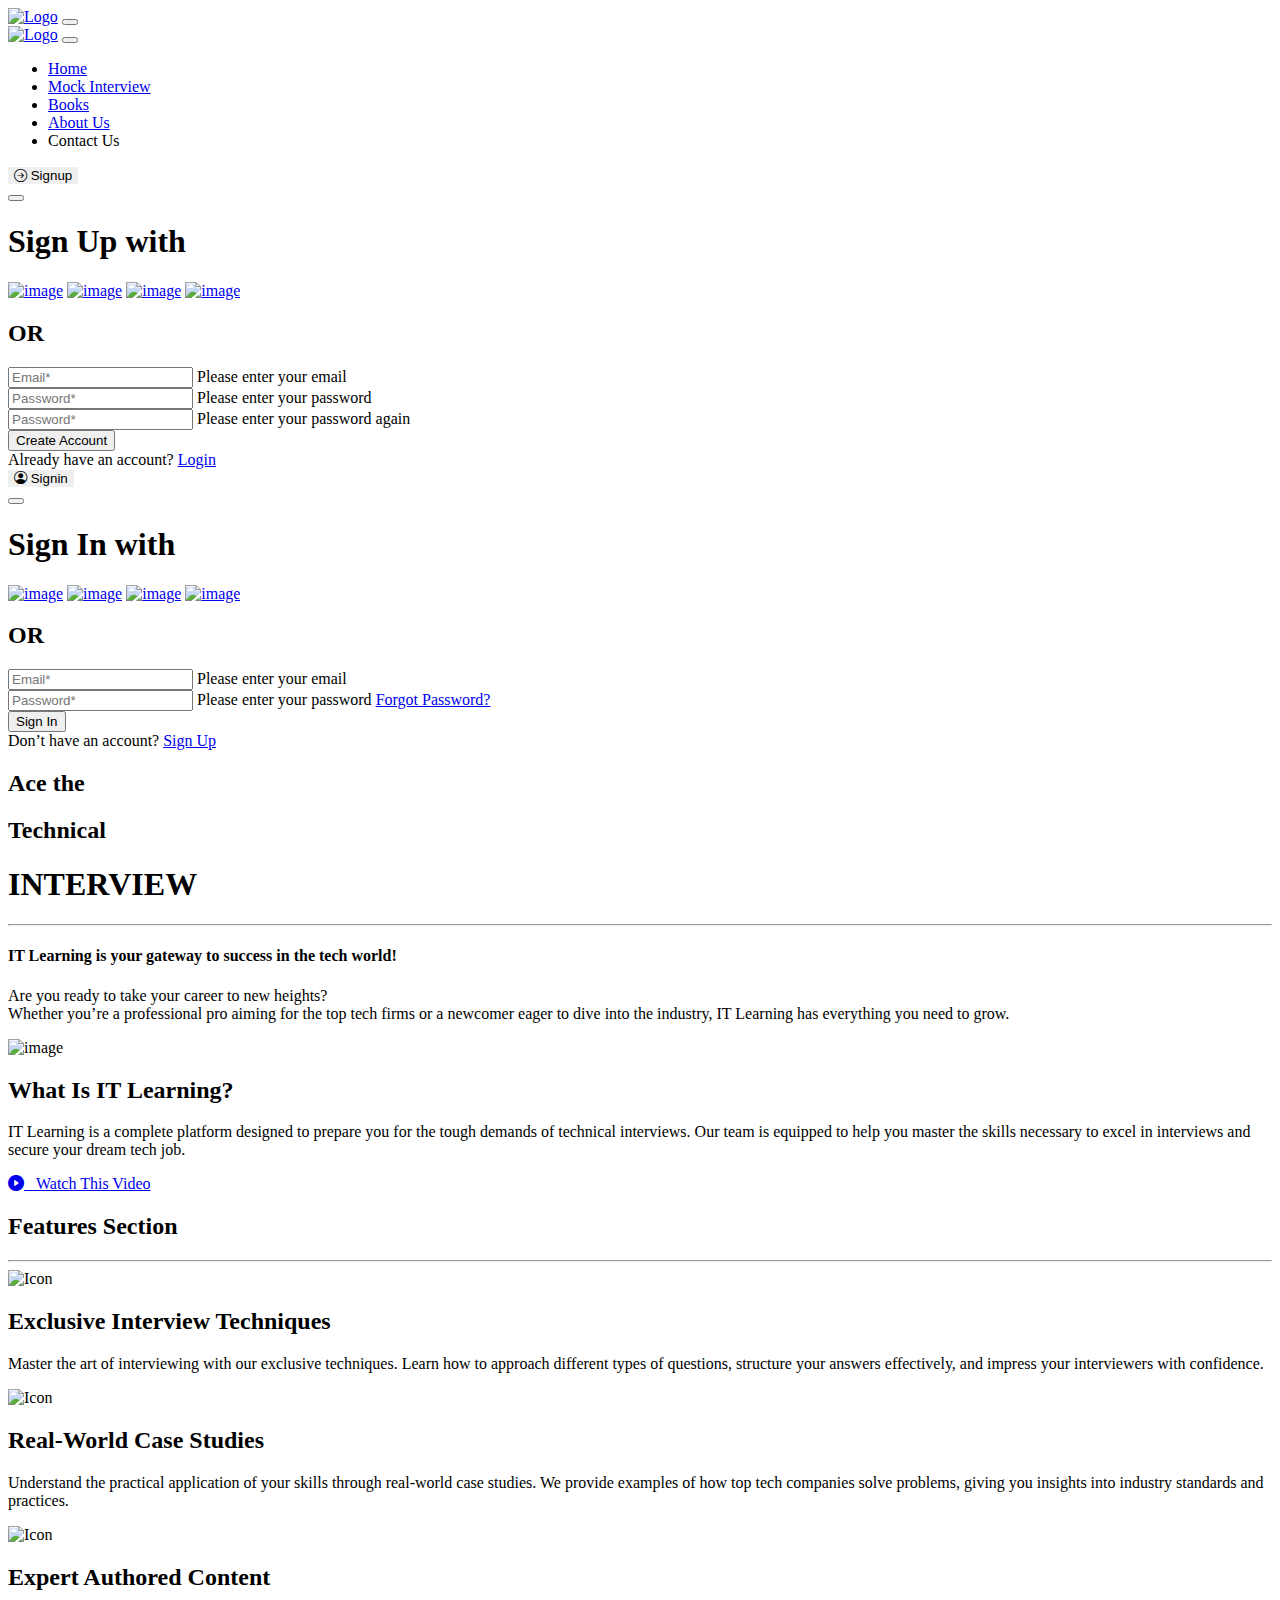
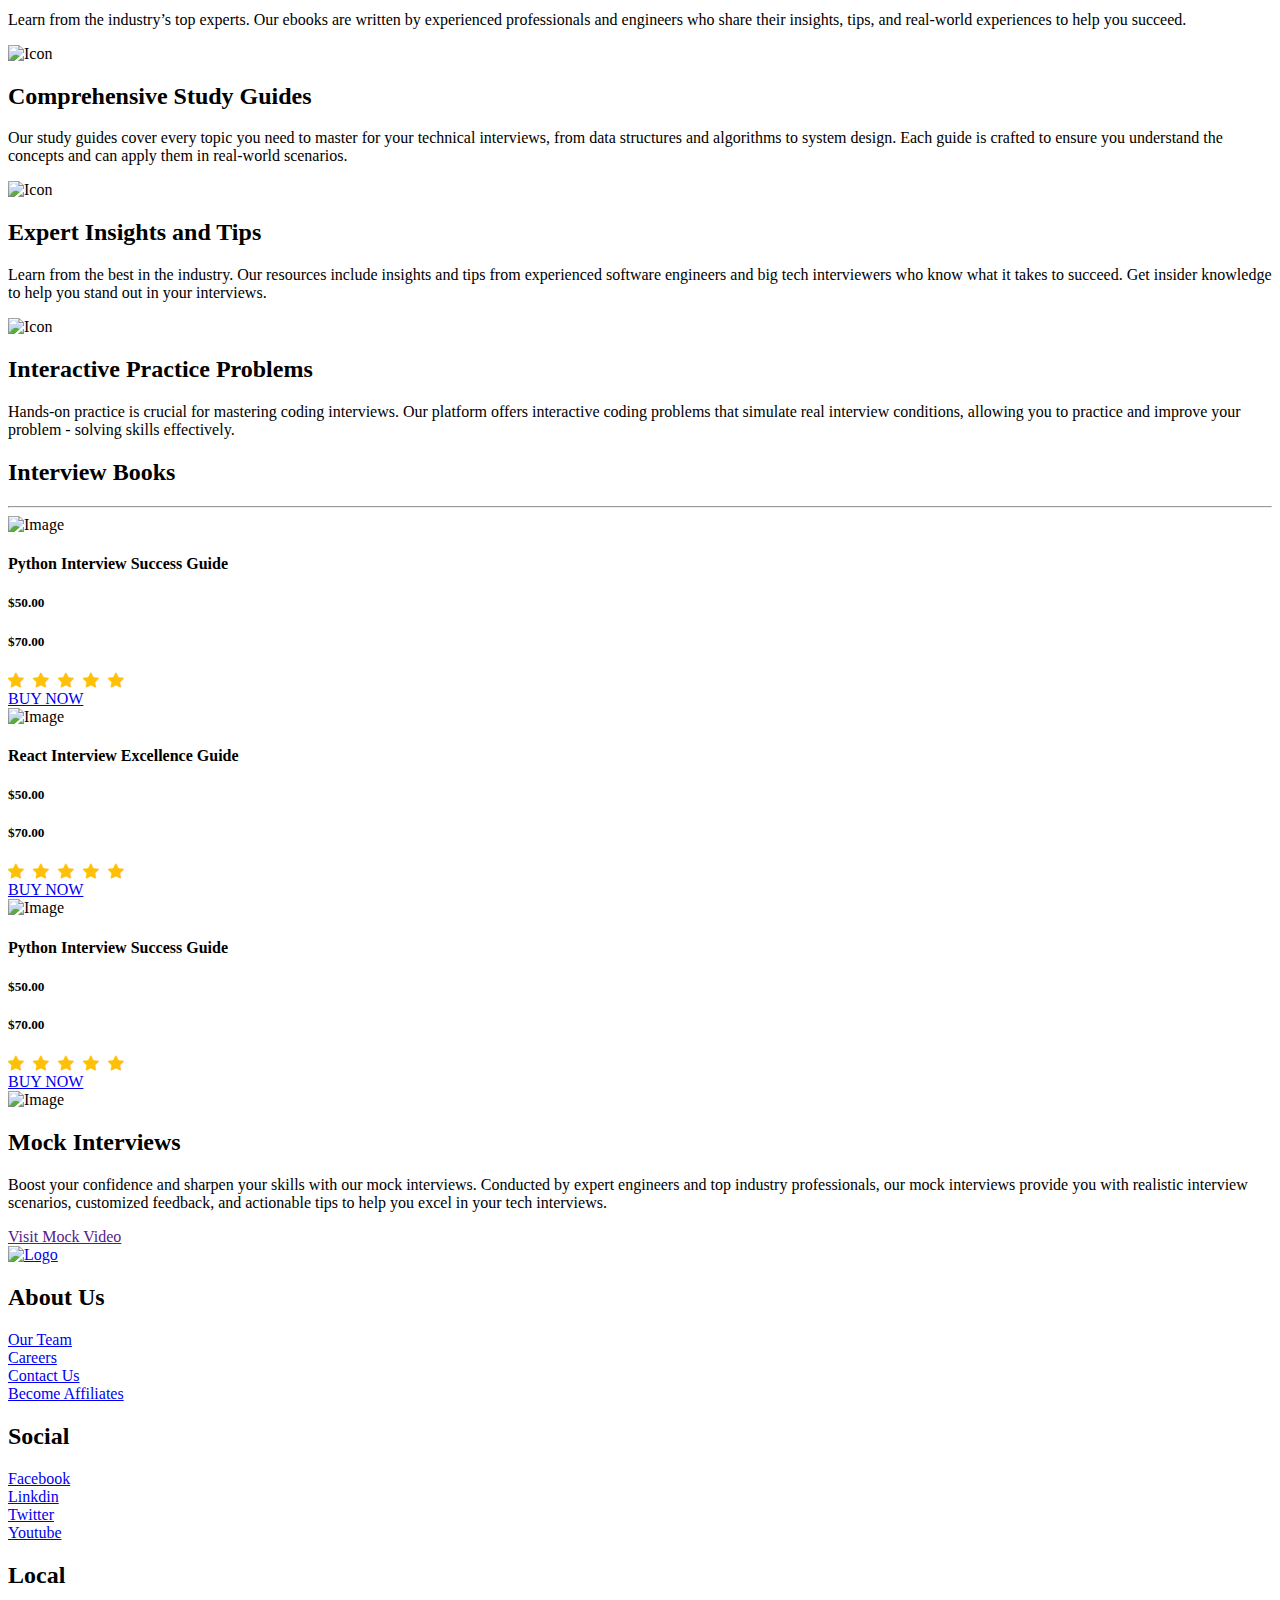
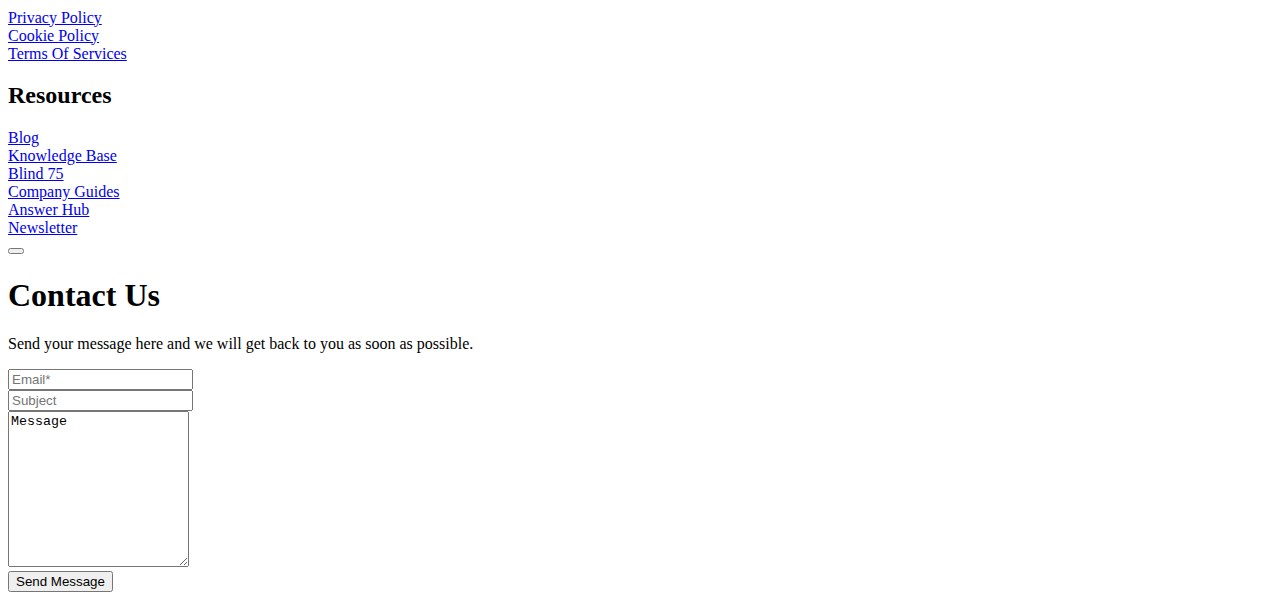
==== index.html @ 8c3e57e6 "added index.html" ====
<!DOCTYPE html>
<html lang="en">

<head>
  <meta charset="UTF-8">
  <meta name="viewport" content="width=device-width, initial-scale=1, shrink-to-fit=no">
  <title>Project Of Muhammad Sarib</title>
  <!-- Css File -->
  <link rel="stylesheet" href="Css/style.css">
  <!-- Bootstrap Css File -->
  <link rel="stylesheet" href="Css/bootstrap.min.css">
  <!-- Bootstrap CDN Icon Link -->
  <link rel="stylesheet" href="https://cdn.jsdelivr.net/npm/bootstrap-icons@1.11.3/font/bootstrap-icons.min.css">
  <!-- Google Fonts -->
  <link rel="preconnect" href="https://fonts.googleapis.com">
  <link href="https://fonts.googleapis.com/css2?family=Manrope:wght@200..800&display=swap" rel="stylesheet">
</head>


<body>
  <!-- Navbar Start -->
  <nav id="navbar-1-of-website" class="navbar navbar-expand-lg fixed-top">
    <div class="container">
      <!-- Logo Start -->
      <a id="website-logo" class="navbar-brand fs-4" href="index.html"><img src="/Website Logo/Logo.png" alt="Logo"></a>
      <!-- Logo End -->
      <!-- Toggle Btn Start -->
      <button class="navbar-toggler shadow-none border-0" type="button" data-bs-toggle="offcanvas"
        data-bs-target="#offcanvasNavbar" aria-controls="offcanvasNavbar" aria-label="Toggle navigation">
        <span class="navbar-toggler-icon"></span>
      </button>
      <!-- Toggle Btn End -->
      <!-- Sidebar Start -->
      <div style="background-color: white; transition: 0.3s ease" class="offcanvas offcanvas-start" tabindex="-1"
        id="offcanvasNavbar" aria-labelledby="offcanvasNavbarLabel">
        <!-- Sidebar End -->
        <!-- Sidebar Header Start -->
        <div class="offcanvas-header">
          <a href="index.html" class="website-logo-2 offcanvas-title" id="offcanvasNavbarLabel"><img
              src="/Website Logo/Logo.png" alt="Logo"></a>
          <button type="button" class="btn-close shadow-none" data-bs-dismiss="offcanvas" aria-label="Close"></button>
        </div>
        <!-- Sidebar Header End -->
        <!-- Sidebar Body Start -->
        <div class="offcanvas-body d-flex flex-column flex-lg-row p-4 p-lg-0">
          <ul class="navbar-nav justify-content-center align-items-center fs-5 flex-grow-1 pe-3">
            <li class="nav-item nav-item-header">
              <a class="nav-link active" aria-current="page" href="#">Home</a>
            </li>
            <li class="nav-item nav-item-header">
              <a class="nav-link mx-2" href="#">Mock Interview</a>
            </li>
            <li class="nav-item nav-item-header">
              <a class="nav-link mx-2" href="#home-section3">Books</a>
            </li>
            <li class="nav-item nav-item-header">
              <a class="nav-link mx-2" href="#">About Us</a>
            </li>
            <li class="nav-item nav-item-header">
              <a style="cursor: pointer;" data-bs-toggle="modal" data-bs-target="#example3Modal"
                class="nav-link mx-2">Contact Us</a>
            </li>
          </ul>
          <!-- Button Signup Start -->
          <div class="d-flex flex-column flex-lg-row justify-content-center align-items-center gap-3">
            <button style="border: none; outline: none;" type="button"
              class="signup-btn-1 text-decoration-none px-4 py-2" data-bs-target="#exampleModal"
              data-bs-toggle="modal"><i class="bi bi-arrow-right-circle"></i>
              Signup</button>
            <!-- Modal Of Signup Start -->
            <div class="modal fade" id="exampleModal" tabindex="-1" aria-labelledby="exampleModalLabel"
              aria-hidden="true">
              <div class="modal-dialog">
                <div class="modal-content" style="border-radius: 0px;">
                  <div class="modal-header" style="border: 0;">
                    <button type="button" class="btn-close" data-bs-dismiss="modal" aria-label="Close"></button>
                  </div>
                  <div class="modal-body">
                    <h1 class="modal-title1 text-center" id="exampleModalLabel">Sign Up with</h1>
                    <div class="modal-images d-flex justify-content-center">
                      <a href="#"><img src="/Website Images/Fb Icon.png" alt="image"></a>
                      <a href="#"><img src="/Website Images/Google Icon.png" alt="image"></a>
                      <a href="#"><img src="/Website Images/Linkdin Icon.png" alt="image"></a>
                      <a href="#"><img src="/Website Images/Github Icon.png" alt="image"></a>
                    </div>
                    <h2 class="modal-title2 text-center">OR</h2>
                    <div class="inputboxesofsignup d-flex flex-column">
                      <input type="email" name="email" id="email" placeholder="Email*">
                      <span class="input-span">Please enter your email</span>
                      <br>
                      <input type="password" name="password" id="password" placeholder="Password*">
                      <span class="input-span">Please enter your password</span>
                      <br>
                      <input type="password" name="password" id="password" placeholder="Password*">
                      <span class="input-span">Please enter your password again</span>
                    </div>
                  </div>
                  <div style="border: 0px;"
                    class="modal-footer d-flex flex-column justify-content-center align-items-center">
                    <button type="button" onclick="window.location.href='index.html'" class="create-account-btn">Create
                      Account</button>
                    <div class="model-buttons d-flex justify-content-center">
                      <span class="button-span">Already have an account?</span>
                      <a class="modal-footer-link" href="index.html">Login</a>
                    </div>
                  </div>
                </div>
              </div>
            </div>
            <!-- Modal Of Signup End -->
            <button style="border: none; outline: none;" type="button"
              class="signup-btn-2 text-decoration-none px-4 py-2" data-bs-target="#example2Modal"
              data-bs-toggle="modal"><i class="bi bi-person-circle"></i>
              Signin</button>
            <!-- Modal Of Signin Start -->
            <div class="modal fade" id="example2Modal" tabindex="-1" aria-labelledby="example2ModalLabel"
              aria-hidden="true">
              <div class="modal-dialog">
                <div class="modal-content" style="border-radius: 0px;">
                  <div class="modal-header" style="border: 0;">
                    <button type="button" class="btn-close" data-bs-dismiss="modal" aria-label="Close"></button>
                  </div>
                  <div class="modal-body">
                    <h1 class="modal-title1 text-center" id="example2ModalLabel">Sign In with</h1>
                    <div class="modal-images d-flex justify-content-center">
                      <a href="#"><img src="/Website Images/Fb Icon.png" alt="image"></a>
                      <a href="#"><img src="/Website Images/Google Icon.png" alt="image"></a>
                      <a href="#"><img src="/Website Images/Linkdin Icon.png" alt="image"></a>
                      <a href="#"><img src="/Website Images/Github Icon.png" alt="image"></a>
                    </div>
                    <h2 class="modal-title2 text-center">OR</h2>
                    <div class="inputboxesofsignin d-flex flex-column">
                      <input type="email" name="email" id="email" placeholder="Email*">
                      <span class="input-span">Please enter your email</span>
                      <br>
                      <input type="password" name="password" id="password" placeholder="Password*">
                      <span class="input-span">Please enter your password</span>
                      <a class="Signin-popup-forgot-btn" href="index.html">Forgot Password?</a>
                    </div>
                  </div>
                  <div style="border: 0px;"
                    class="modal-footer d-flex flex-column justify-content-center align-items-center">
                    <button type="button" onclick="window.location.href='index.html'" class="create-account-btn">Sign
                      In</button>
                    <div class="model-buttons d-flex justify-content-center">
                      <span class="button-span">Don’t have an account?</span>
                      <a class="modal-footer-link" href="index.html">Sign Up</a>
                    </div>
                  </div>
                </div>
              </div>
            </div>
            <!-- Modal Of Signin End -->
          </div>
          <!-- Button Signup End -->
        </div>
      </div>
    </div>
  </nav>
  <!-- Sidebar Body Start -->
  <!-- Navbar End -->

  <!-- Banner Start -->
  <div id="home-banner">
    <div class="container">
      <div class="row">
        <div class="col-lg-6 d-flex align-items-center">
          <div class="home-banner-title">
            <h2 class="home-banner-title-heading1">Ace the</h2>
            <h2 class="home-banner-title-heading2">Technical</h2>
            <h1 class="home-banner-title-heading3">INTERVIEW</h1>
            <hr class="home-banner-hr">
            <h4 class="home-banner-title-heading4">IT Learning is your gateway to success in the tech world!</h4>
            <p class="home-banner-text">Are you ready to take your career to new heights?<br>
              Whether you’re a professional pro aiming for the top tech firms or a newcomer eager to dive into the
              industry, IT Learning has everything you need to grow.</p>
          </div>
        </div>
        <div class="col-lg-6 d-flex justify-content-center align-items-center">
          <img class="home-banner-image" src="/Website Images/Home Banner Image.png" alt="image">
        </div>
      </div>
    </div>
  </div>
  <!-- Banner End -->
  <!-- Section 1 Start -->
  <div id="home-section1">
    <div class="container">
      <div class="row">
        <div class="col-lg-12 d-flex flex-column justify-content-center align-items-center">
          <h2 class="home-section1-heading">What Is IT Learning?</h2>
          <p class="home-section1-text">IT Learning is a complete platform designed to prepare you for the tough demands
            of technical interviews. Our team is equipped to help you master the skills necessary to excel in interviews
            and secure your dream tech job.</p>
          <a target="_blank" href="https://youtu.be/hViTp5Ax5Rs?si=O0aPtt45qQuW96ex"
            class="home-section1-btn d-flex justify-content-center align-items-center text-decoration-none px-sm-5 py-sm-2"><i
              class="home-section1-icon bi bi-play-circle-fill"></i>
            &nbsp;&nbsp;Watch This Video</a>
        </div>
      </div>
    </div>
  </div>
  <!-- Section 1 End -->
  <!-- Section 2 Start -->
  <div id="home-section2">
    <div class="container">
      <div class="row">
        <div class="col-lg-6">
          <h2 class="home-section2-heading">Features Section</h2>
        </div>
        <div class="col-lg-6 d-flex align-items-center">
          <hr class="home-section2-hr">
        </div>
        <div class="col-lg-4 px-lg-2 home-services">
          <div class="home-section2-services">
            <img src="/Website Images/Home Service 1 Icon.png" alt="Icon" class="home-section2-service-icon1">
            <h2 class="home-section2-service-heading">Exclusive Interview Techniques</h2>
            <p class="home-section2-service-text">Master the art of interviewing with our exclusive techniques. Learn
              how to approach different types of questions, structure your answers effectively, and impress your
              interviewers with confidence.
            </p>
          </div>
        </div>
        <div class="col-lg-4 px-lg-2 home-services">
          <div class="home-section2-services">
            <img src="/Website Images/Home Service 2 Icon.png" alt="Icon" class="home-section2-service-icon2">
            <h2 class="home-section2-service-heading">Real-World Case Studies</h2>
            <p class="home-section2-service-text">Understand the practical application of your skills through real-world
              case studies. We provide examples of how top tech companies solve problems, giving you insights into
              industry standards and practices.
            </p>
          </div>
        </div>
        <div class="col-lg-4 px-lg-2 home-services">
          <div class="home-section2-services">
            <img src="/Website Images/Home Service 3 Icon.png" alt="Icon" class="home-section2-service-icon3">
            <h2 class="home-section2-service-heading">Expert Authored Content</h2>
            <p class="home-section2-service-text">Learn from the industry’s top experts. Our ebooks are written by
              experienced professionals and engineers who share their insights, tips, and real-world experiences to help
              you succeed.
            </p>
          </div>
        </div>
        <div class="col-lg-4 px-lg-2 home-services">
          <div class="home-section2-services">
            <img src="/Website Images/Home Service 4 Icon.png" alt="Icon" class="home-section2-service-icon4">
            <h2 class="home-section2-service-heading">Comprehensive Study Guides</h2>
            <p class="home-section2-service-text">Our study guides cover every topic you need to master for your
              technical interviews, from data structures and algorithms to system design. Each guide is crafted to
              ensure you understand the concepts and can apply them in real-world scenarios.
            </p>
          </div>
        </div>
        <div class="col-lg-4 px-lg-2 home-services">
          <div class="home-section2-services">
            <img src="/Website Images/Home Service 5 Icon.png" alt="Icon" class="home-section2-service-icon5">
            <h2 class="home-section2-service-heading">Expert Insights and Tips</h2>
            <p class="home-section2-service-text">Learn from the best in the industry. Our resources include insights
              and tips from experienced software engineers and big tech interviewers who know what it takes to succeed.
              Get insider knowledge to help you stand out in your interviews.
            </p>
          </div>
        </div>
        <div class="col-lg-4 px-lg-2 home-services">
          <div class="home-section2-services">
            <img src="/Website Images/Home Service 6 Icon.png" alt="Icon" class="home-section2-service-icon6">
            <h2 class="home-section2-service-heading">Interactive Practice Problems</h2>
            <p class="home-section2-service-text">Hands-on practice is crucial for mastering coding interviews. Our
              platform offers interactive coding problems that simulate real interview conditions, allowing you to
              practice and improve your problem - solving skills effectively.
            </p>
          </div>
        </div>
      </div>
    </div>
  </div>
  <!-- Section 2 End -->
  <!-- Section 3 Start -->
  <div id="home-section3">
    <div class="container">
      <div class="row">
        <div class="col-lg-6">
          <h2 class="home-section3-heading">Interview Books</h2>
        </div>
        <div class="col-lg-6 d-flex align-items-center">
          <hr class="home-section3-hr">
        </div>
        <div class="col-sm-4 px-sm-4 home-cards">
          <div style="border: none;" class="card">
            <img src="/Website Images/Section3 Card Image 1.png" class="card-img-top" alt="Image">
            <div class="card-body px-0 py-3">
              <h4 class="card-title">Python Interview Success Guide</h4>
              <div class="card-prices d-flex align-items-center py-1">
                <h5 class="price-1">$50.00</h5>
                <h5 class="price-2 px-2 text-decoration-line-through">$70.00</h5>
              </div>
              <div class="card-stars d-flex">
                <i style="color: #ffc107; padding-right: 5px;" class="bi bi-star-fill"></i>
                <i style="color: #ffc107; padding-right: 5px;" class="bi bi-star-fill"></i>
                <i style="color: #ffc107; padding-right: 5px;" class="bi bi-star-fill"></i>
                <i style="color: #ffc107; padding-right: 5px;" class="bi bi-star-fill"></i>
                <i style="color: #ffc107; padding-right: 5px;" class="bi bi-star-fill"></i>
              </div>
              <div class="card-btn py-4">
                <a href="#" class="card-button text-decoration-none">BUY NOW</a>
              </div>
            </div>
          </div>
        </div>
        <div class="col-sm-4 px-sm-4 home-cards">
          <div style="border: none;" class="card">
            <img src="/Website Images/Section3 Card Image 2.png" class="card-img-top" alt="Image">
            <div class="card-body px-0 py-3">
              <h4 class="card-title">React Interview Excellence Guide</h4>
              <div class="card-prices d-flex align-items-center py-1">
                <h5 class="price-1">$50.00</h5>
                <h5 class="price-2 px-2 text-decoration-line-through">$70.00</h5>
              </div>
              <div class="card-stars d-flex">
                <i style="color: #ffc107; padding-right: 5px;" class="bi bi-star-fill"></i>
                <i style="color: #ffc107; padding-right: 5px;" class="bi bi-star-fill"></i>
                <i style="color: #ffc107; padding-right: 5px;" class="bi bi-star-fill"></i>
                <i style="color: #ffc107; padding-right: 5px;" class="bi bi-star-fill"></i>
                <i style="color: #ffc107; padding-right: 5px;" class="bi bi-star-fill"></i>
              </div>
              <div class="card-btn py-4">
                <a href="#" class="card-button text-decoration-none">BUY NOW</a>
              </div>
            </div>
          </div>
        </div>
        <div class="col-sm-4 px-sm-4 home-cards">
          <div style="border: none;" class="card">
            <img src="/Website Images/Section3 Card Image 3.png" class="card-img-top" alt="Image">
            <div class="card-body px-0 py-3">
              <h4 class="card-title">Python Interview Success Guide</h4>
              <div class="card-prices d-flex align-items-center py-1">
                <h5 class="price-1">$50.00</h5>
                <h5 class="price-2 px-2 text-decoration-line-through">$70.00</h5>
              </div>
              <div class="card-stars d-flex">
                <i style="color: #ffc107; padding-right: 5px;" class="bi bi-star-fill"></i>
                <i style="color: #ffc107; padding-right: 5px;" class="bi bi-star-fill"></i>
                <i style="color: #ffc107; padding-right: 5px;" class="bi bi-star-fill"></i>
                <i style="color: #ffc107; padding-right: 5px;" class="bi bi-star-fill"></i>
                <i style="color: #ffc107; padding-right: 5px;" class="bi bi-star-fill"></i>
              </div>
              <div class="card-btn py-4">
                <a href="#" class="card-button text-decoration-none">BUY NOW</a>
              </div>
            </div>
          </div>
        </div>
      </div>
    </div>
  </div>
  <!-- Section 3 End -->
  <!-- Section 4 Start -->
  <div id="home-section4">
    <div class="container">
      <div class="row">
        <div class="col-lg-6 section4-image-section">
          <img src="/Website Images/Section4 Image.png" alt="Image" class="section4-image">
        </div>
        <div class="col-lg-6 d-flex flex-column justify-content-center align-items-center">
          <h2 class="home-section4-heading">Mock Interviews</h2>
          <p class="home-section4-text">Boost your confidence and sharpen your skills with our mock interviews.
            Conducted by
            expert engineers and top industry professionals, our mock interviews provide you with realistic interview
            scenarios, customized feedback, and actionable tips to help you excel in your tech interviews.
          </p>
          <a target="_blank" href=""
            class="home-section1-btn d-flex justify-content-center align-items-center text-decoration-none px-sm-5 py-sm-2">Visit
            Mock Video</a>
        </div>
      </div>
    </div>
  </div>
  <!-- Section 4 End -->
  <!-- Website Footer Start -->
  <div id="website-footer">
    <div class="container">
      <div class="row">
        <div class="col-12">
          <a href="index.html"><img class="website-footer-logo" src="/Website Logo/Logo.png" alt="Logo"></a>
        </div>
        <div class="col-sm-3 footer-column">
          <h2 class="website-footer-heading">About Us</h2>
          <li class="footer-links"><a href="#">Our Team</a></li>
          <li class="footer-links"><a href="#">Careers</a></li>
          <li class="footer-links"><a href="#">Contact Us</a></li>
          <li class="footer-links"><a href="#">Become Affiliates</a></li>
        </div>
        <div class="col-sm-3 footer-column">
          <h2 class="website-footer-heading">Social</h2>
          <li class="footer-links"><a href="#">Facebook</a></li>
          <li class="footer-links"><a href="#">Linkdin</a></li>
          <li class="footer-links"><a href="#">Twitter</a></li>
          <li class="footer-links"><a href="#">Youtube</a></li>
        </div>
        <div class="col-sm-3 footer-column">
          <h2 class="website-footer-heading">Local</h2>
          <li class="footer-links"><a href="#">Privacy Policy</a></li>
          <li class="footer-links"><a href="#">Cookie Policy</a></li>
          <li class="footer-links"><a href="#">Terms Of Services</a></li>
        </div>
        <div class="col-sm-3">
          <h2 class="website-footer-heading">Resources</h2>
          <li class="footer-links"><a href="#">Blog</a></li>
          <li class="footer-links"><a href="#">Knowledge Base</a></li>
          <li class="footer-links"><a href="#">Blind 75</a></li>
          <li class="footer-links"><a href="#">Company Guides</a></li>
          <li class="footer-links"><a href="#">Answer Hub</a></li>
          <li class="footer-links"><a href="#">Newsletter</a></li>
        </div>
      </div>
    </div>
  </div>
  <!-- Website Footer End -->
  <!-- Contact Us Popup Form Start -->
  <div class="modal fade" id="example3Modal" tabindex="-1" aria-labelledby="example3ModalLabel" aria-hidden="true">
    <div class="modal-dialog">
      <div class="modal-content" style="border-radius: 0px;">
        <div class="modal-header" style="border: 0;">
          <button type="button" class="btn-close" data-bs-dismiss="modal" aria-label="Close"></button>
        </div>
        <div class="modal-body">
          <h1 class="modal-title1 text-center" id="example3ModalLabel">Contact Us</h1>
          <div class="modal-text text-center">
            <p class="modal-text-content">Send your message here and we will get back to you as soon as possible.</p>
          </div>
          <div class="inputboxesofcontactus d-flex flex-column">
            <input type="email" name="email" id="email" placeholder="Email*">
            <br>
            <input type="text" name="text" id="text" placeholder="Subject">
            <br>
            <textarea rows="10">Message</textarea>
          </div>
        </div>
        <div style="border: 0px;"
          class="modal-footer-contactus d-flex flex-column justify-content-center align-items-center">
          <button type="button" onclick="window.location.href='index.html'" class="create-account-btn">Send
            Message</button>
        </div>
      </div>
    </div>
  </div>
  <!-- Contact Us Popup Form End -->
  <!-- Bootstrap Javascript File -->
  <script src="Javascript/bootstrap.min.js"></script>
</body>

</html>
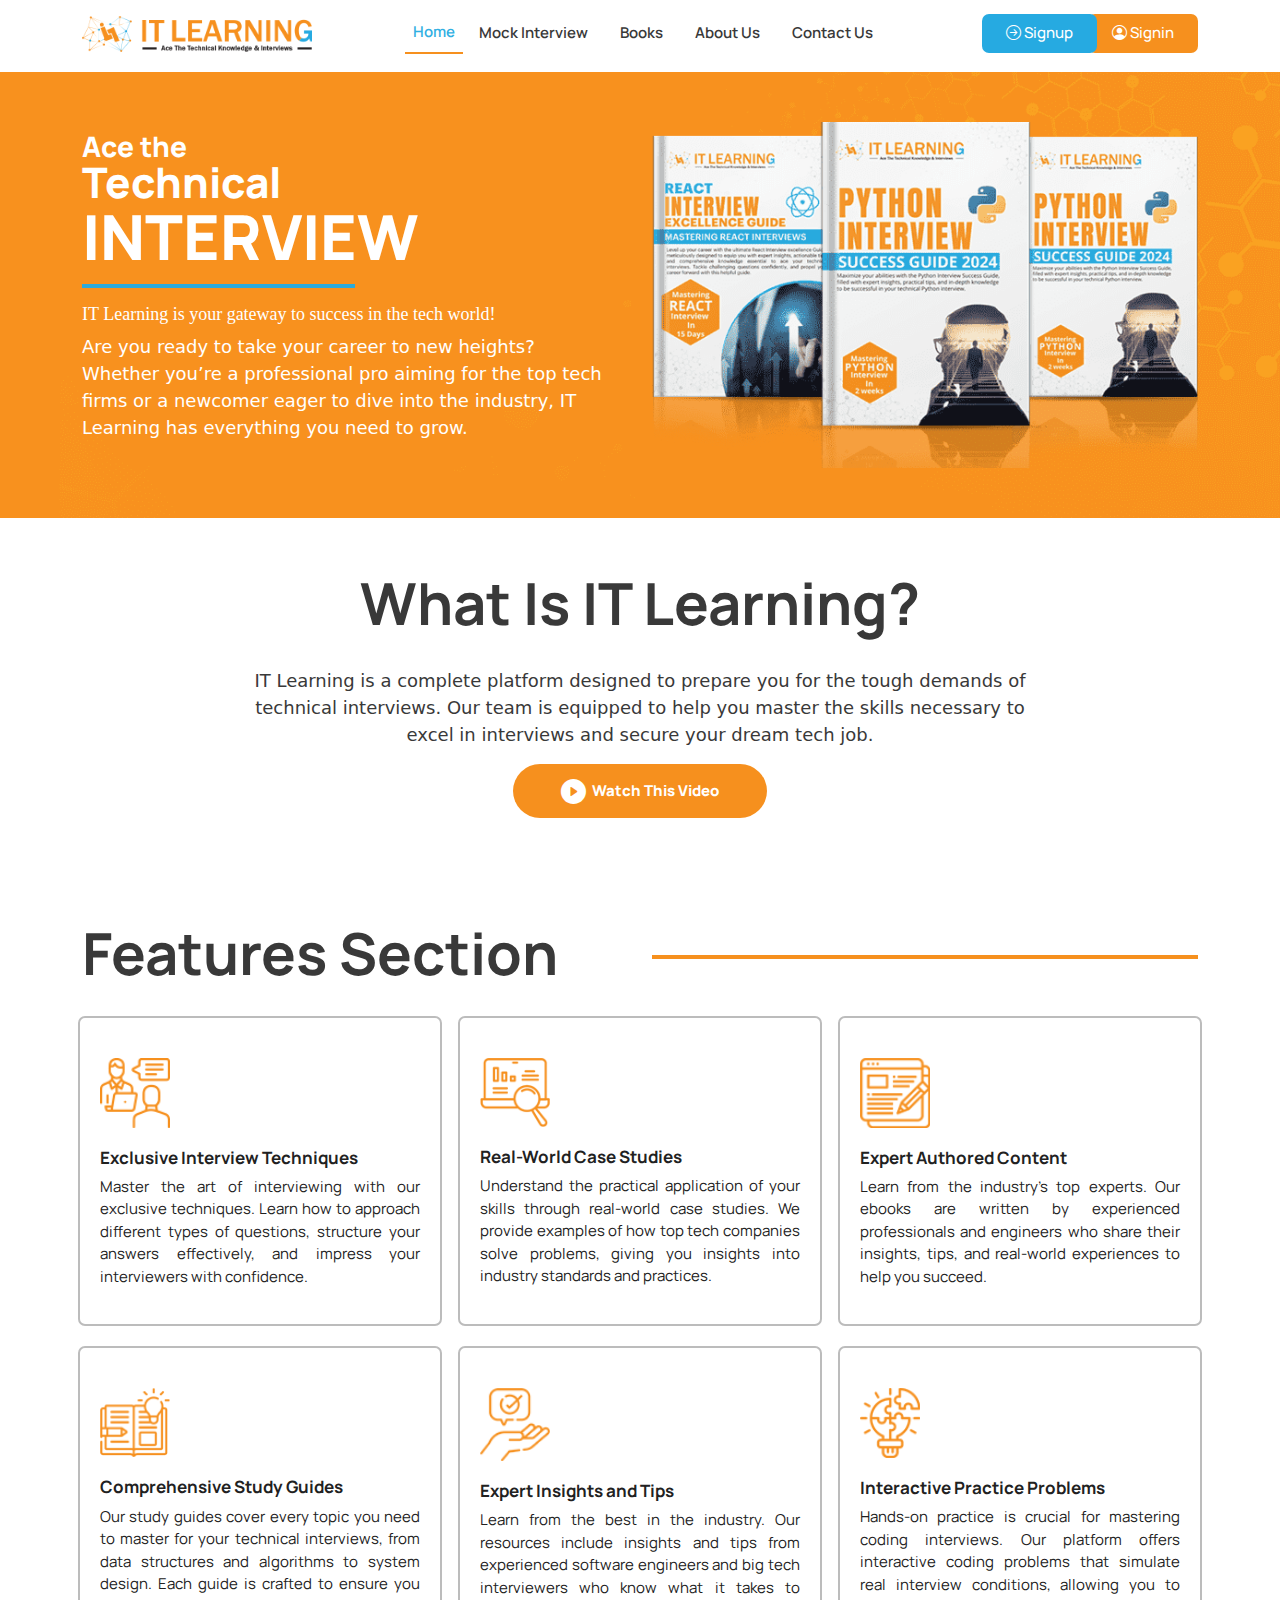
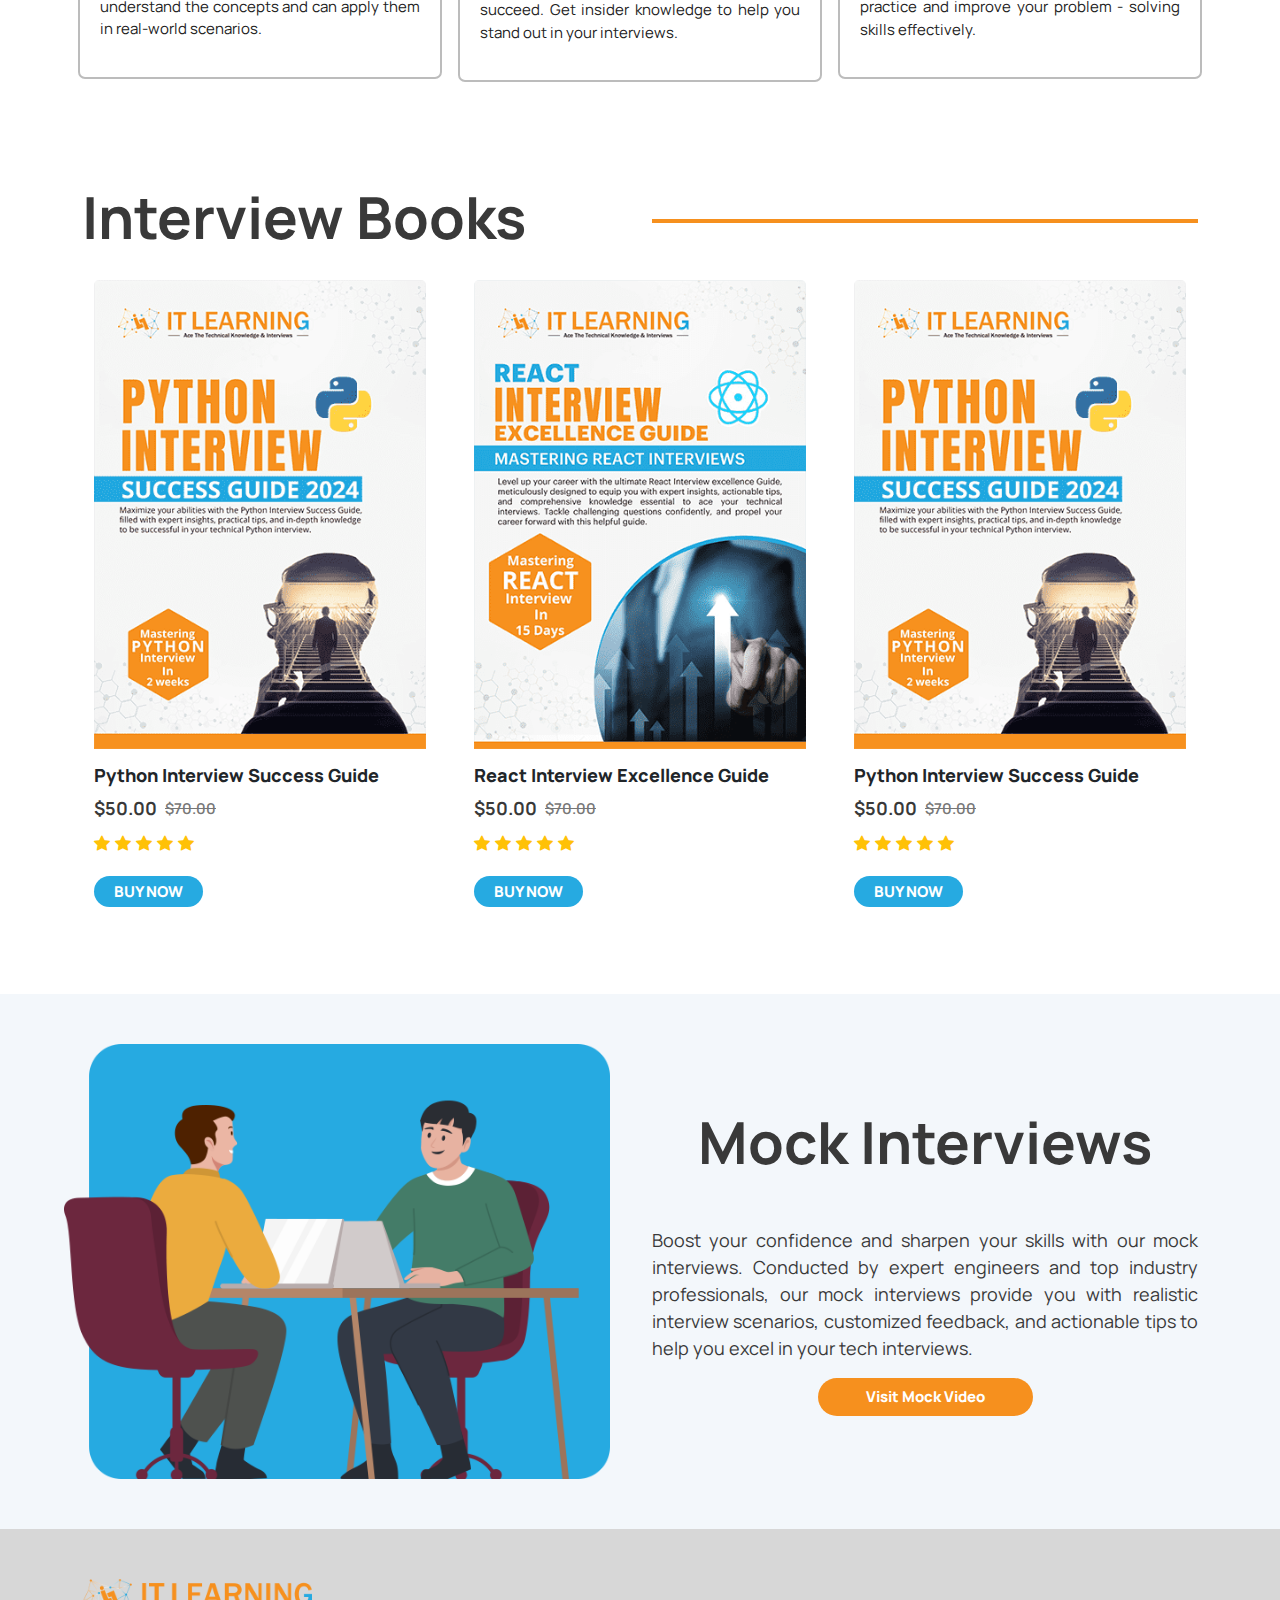
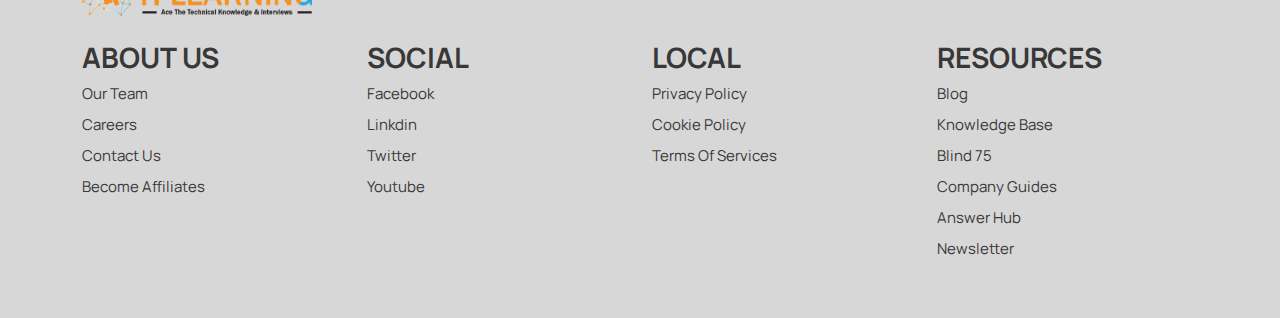
==== commit 6a0b9a50: "Update index.html" ====
--- a/index.html
+++ b/index.html
@@ -6,9 +6,9 @@
   <meta name="viewport" content="width=device-width, initial-scale=1, shrink-to-fit=no">
   <title>Project Of Muhammad Sarib</title>
   <!-- Css File -->
-  <link rel="stylesheet" href="Css/style.css">
+  <link rel="stylesheet" href="style.css">
   <!-- Bootstrap Css File -->
-  <link rel="stylesheet" href="Css/bootstrap.min.css">
+  <link rel="stylesheet" href="bootstrap.min.css">
   <!-- Bootstrap CDN Icon Link -->
   <link rel="stylesheet" href="https://cdn.jsdelivr.net/npm/bootstrap-icons@1.11.3/font/bootstrap-icons.min.css">
   <!-- Google Fonts -->
@@ -22,7 +22,7 @@
   <nav id="navbar-1-of-website" class="navbar navbar-expand-lg fixed-top">
     <div class="container">
       <!-- Logo Start -->
-      <a id="website-logo" class="navbar-brand fs-4" href="index.html"><img src="/Website Logo/Logo.png" alt="Logo"></a>
+      <a id="website-logo" class="navbar-brand fs-4" href="index.html"><img src="Logo.png" alt="Logo"></a>
       <!-- Logo End -->
       <!-- Toggle Btn Start -->
       <button class="navbar-toggler shadow-none border-0" type="button" data-bs-toggle="offcanvas"
@@ -37,7 +37,7 @@
         <!-- Sidebar Header Start -->
         <div class="offcanvas-header">
           <a href="index.html" class="website-logo-2 offcanvas-title" id="offcanvasNavbarLabel"><img
-              src="/Website Logo/Logo.png" alt="Logo"></a>
+              src="Logo.png" alt="Logo"></a>
           <button type="button" class="btn-close shadow-none" data-bs-dismiss="offcanvas" aria-label="Close"></button>
         </div>
         <!-- Sidebar Header End -->
@@ -78,10 +78,10 @@
                   <div class="modal-body">
                     <h1 class="modal-title1 text-center" id="exampleModalLabel">Sign Up with</h1>
                     <div class="modal-images d-flex justify-content-center">
-                      <a href="#"><img src="/Website Images/Fb Icon.png" alt="image"></a>
-                      <a href="#"><img src="/Website Images/Google Icon.png" alt="image"></a>
-                      <a href="#"><img src="/Website Images/Linkdin Icon.png" alt="image"></a>
-                      <a href="#"><img src="/Website Images/Github Icon.png" alt="image"></a>
+                      <a href="#"><img src="Fb Icon.png" alt="image"></a>
+                      <a href="#"><img src="Google Icon.png" alt="image"></a>
+                      <a href="#"><img src="Linkdin Icon.png" alt="image"></a>
+                      <a href="#"><img src="Github Icon.png" alt="image"></a>
                     </div>
                     <h2 class="modal-title2 text-center">OR</h2>
                     <div class="inputboxesofsignup d-flex flex-column">
@@ -123,10 +123,10 @@
                   <div class="modal-body">
                     <h1 class="modal-title1 text-center" id="example2ModalLabel">Sign In with</h1>
                     <div class="modal-images d-flex justify-content-center">
-                      <a href="#"><img src="/Website Images/Fb Icon.png" alt="image"></a>
-                      <a href="#"><img src="/Website Images/Google Icon.png" alt="image"></a>
-                      <a href="#"><img src="/Website Images/Linkdin Icon.png" alt="image"></a>
-                      <a href="#"><img src="/Website Images/Github Icon.png" alt="image"></a>
+                      <a href="#"><img src="Fb Icon.png" alt="image"></a>
+                      <a href="#"><img src="Google Icon.png" alt="image"></a>
+                      <a href="#"><img src="Linkdin Icon.png" alt="image"></a>
+                      <a href="#"><img src="Github Icon.png" alt="image"></a>
                     </div>
                     <h2 class="modal-title2 text-center">OR</h2>
                     <div class="inputboxesofsignin d-flex flex-column">
@@ -177,7 +177,7 @@
           </div>
         </div>
         <div class="col-lg-6 d-flex justify-content-center align-items-center">
-          <img class="home-banner-image" src="/Website Images/Home Banner Image.png" alt="image">
+          <img class="home-banner-image" src="Home Banner Image.png" alt="image">
         </div>
       </div>
     </div>
@@ -213,7 +213,7 @@
         </div>
         <div class="col-lg-4 px-lg-2 home-services">
           <div class="home-section2-services">
-            <img src="/Website Images/Home Service 1 Icon.png" alt="Icon" class="home-section2-service-icon1">
+            <img src="Home Service 1 Icon.png" alt="Icon" class="home-section2-service-icon1">
             <h2 class="home-section2-service-heading">Exclusive Interview Techniques</h2>
             <p class="home-section2-service-text">Master the art of interviewing with our exclusive techniques. Learn
               how to approach different types of questions, structure your answers effectively, and impress your
@@ -223,7 +223,7 @@
         </div>
         <div class="col-lg-4 px-lg-2 home-services">
           <div class="home-section2-services">
-            <img src="/Website Images/Home Service 2 Icon.png" alt="Icon" class="home-section2-service-icon2">
+            <img src="Home Service 2 Icon.png" alt="Icon" class="home-section2-service-icon2">
             <h2 class="home-section2-service-heading">Real-World Case Studies</h2>
             <p class="home-section2-service-text">Understand the practical application of your skills through real-world
               case studies. We provide examples of how top tech companies solve problems, giving you insights into
@@ -233,7 +233,7 @@
         </div>
         <div class="col-lg-4 px-lg-2 home-services">
           <div class="home-section2-services">
-            <img src="/Website Images/Home Service 3 Icon.png" alt="Icon" class="home-section2-service-icon3">
+            <img src="Home Service 3 Icon.png" alt="Icon" class="home-section2-service-icon3">
             <h2 class="home-section2-service-heading">Expert Authored Content</h2>
             <p class="home-section2-service-text">Learn from the industry’s top experts. Our ebooks are written by
               experienced professionals and engineers who share their insights, tips, and real-world experiences to help
@@ -243,7 +243,7 @@
         </div>
         <div class="col-lg-4 px-lg-2 home-services">
           <div class="home-section2-services">
-            <img src="/Website Images/Home Service 4 Icon.png" alt="Icon" class="home-section2-service-icon4">
+            <img src="Home Service 4 Icon.png" alt="Icon" class="home-section2-service-icon4">
             <h2 class="home-section2-service-heading">Comprehensive Study Guides</h2>
             <p class="home-section2-service-text">Our study guides cover every topic you need to master for your
               technical interviews, from data structures and algorithms to system design. Each guide is crafted to
@@ -253,7 +253,7 @@
         </div>
         <div class="col-lg-4 px-lg-2 home-services">
           <div class="home-section2-services">
-            <img src="/Website Images/Home Service 5 Icon.png" alt="Icon" class="home-section2-service-icon5">
+            <img src="Home Service 5 Icon.png" alt="Icon" class="home-section2-service-icon5">
             <h2 class="home-section2-service-heading">Expert Insights and Tips</h2>
             <p class="home-section2-service-text">Learn from the best in the industry. Our resources include insights
               and tips from experienced software engineers and big tech interviewers who know what it takes to succeed.
@@ -263,7 +263,7 @@
         </div>
         <div class="col-lg-4 px-lg-2 home-services">
           <div class="home-section2-services">
-            <img src="/Website Images/Home Service 6 Icon.png" alt="Icon" class="home-section2-service-icon6">
+            <img src="Home Service 6 Icon.png" alt="Icon" class="home-section2-service-icon6">
             <h2 class="home-section2-service-heading">Interactive Practice Problems</h2>
             <p class="home-section2-service-text">Hands-on practice is crucial for mastering coding interviews. Our
               platform offers interactive coding problems that simulate real interview conditions, allowing you to
@@ -287,7 +287,7 @@
         </div>
         <div class="col-sm-4 px-sm-4 home-cards">
           <div style="border: none;" class="card">
-            <img src="/Website Images/Section3 Card Image 1.png" class="card-img-top" alt="Image">
+            <img src="Section3 Card Image 1.png" class="card-img-top" alt="Image">
             <div class="card-body px-0 py-3">
               <h4 class="card-title">Python Interview Success Guide</h4>
               <div class="card-prices d-flex align-items-center py-1">
@@ -309,7 +309,7 @@
         </div>
         <div class="col-sm-4 px-sm-4 home-cards">
           <div style="border: none;" class="card">
-            <img src="/Website Images/Section3 Card Image 2.png" class="card-img-top" alt="Image">
+            <img src="Section3 Card Image 2.png" class="card-img-top" alt="Image">
             <div class="card-body px-0 py-3">
               <h4 class="card-title">React Interview Excellence Guide</h4>
               <div class="card-prices d-flex align-items-center py-1">
@@ -331,7 +331,7 @@
         </div>
         <div class="col-sm-4 px-sm-4 home-cards">
           <div style="border: none;" class="card">
-            <img src="/Website Images/Section3 Card Image 3.png" class="card-img-top" alt="Image">
+            <img src="Section3 Card Image 3.png" class="card-img-top" alt="Image">
             <div class="card-body px-0 py-3">
               <h4 class="card-title">Python Interview Success Guide</h4>
               <div class="card-prices d-flex align-items-center py-1">
@@ -360,7 +360,7 @@
     <div class="container">
       <div class="row">
         <div class="col-lg-6 section4-image-section">
-          <img src="/Website Images/Section4 Image.png" alt="Image" class="section4-image">
+          <img src="Section4 Image.png" alt="Image" class="section4-image">
         </div>
         <div class="col-lg-6 d-flex flex-column justify-content-center align-items-center">
           <h2 class="home-section4-heading">Mock Interviews</h2>
@@ -382,7 +382,7 @@
     <div class="container">
       <div class="row">
         <div class="col-12">
-          <a href="index.html"><img class="website-footer-logo" src="/Website Logo/Logo.png" alt="Logo"></a>
+          <a href="index.html"><img class="website-footer-logo" src="Logo.png" alt="Logo"></a>
         </div>
         <div class="col-sm-3 footer-column">
           <h2 class="website-footer-heading">About Us</h2>
@@ -447,7 +447,7 @@
   </div>
   <!-- Contact Us Popup Form End -->
   <!-- Bootstrap Javascript File -->
-  <script src="Javascript/bootstrap.min.js"></script>
+  <script src="bootstrap.min.js"></script>
 </body>
 
-</html>+</html>
--- a/style.css
+++ b/style.css
@@ -0,0 +1,1727 @@
+* {
+    margin: 0;
+    padding: 0;
+    box-sizing: border-box;
+    scroll-behavior: smooth;
+}
+
+@font-face {
+    font-family: graphikbold;
+    src: url(/Fonts/GraphikBold.otf);
+}
+
+@font-face {
+    font-family: graphikregular;
+    src: url(/Fonts/GraphikRegular.otf);
+}
+
+body {
+    background-color: white;
+    overflow-x: hidden;
+}
+
+/* html {
+    scroll-behavior: smooth;
+} */
+
+/* !!! Modal Of Signup */
+.modal-backdrop.show {
+    opacity: var(--bs-backdrop-opacity);
+    z-index: 1000;
+}
+
+.modal-title1 {
+    font-size: 38px;
+    font-family: "Manrope", sans-serif;
+    font-weight: 700;
+    color: black;
+}
+
+.modal-images {
+    margin: 20px 0px;
+}
+
+.modal-images img {
+    width: 30px;
+    margin: 0px 15px;
+}
+
+.modal-title2 {
+    font-size: 15px;
+    font-family: "Manrope", sans-serif;
+    font-weight: 700;
+    color: black;
+}
+
+input {
+    background-color: #efefef;
+    border: none;
+    outline: none;
+    border-radius: 0;
+    padding: 10px 20px;
+    color: #6c6c6c;
+    font-size: 10px;
+    font-family: "Manrope", sans-serif;
+    font-weight: 300;
+}
+
+.input-span {
+    color: #7e7e7e;
+    font-size: 12px;
+    font-family: "Manrope", sans-serif;
+    font-weight: 300;
+    padding-left: 20px;
+}
+
+.modal-footer {
+    margin-top: 20px;
+    margin-bottom: 50px;
+}
+
+.create-account-btn {
+    background-color: #f6901e;
+    color: white;
+    border-radius: 0px;
+    border: none;
+    padding: 10px 50px;
+    font-size: 22px;
+    font-family: "Manrope", sans-serif;
+    font-weight: 600;
+}
+
+.button-span {
+    color: #7e7e7e;
+    font-size: 12px;
+    font-family: "Manrope", sans-serif;
+    font-weight: 300;
+    margin-right: 10px;
+}
+
+.modal-footer-link {
+    color: #f6901e;
+    font-size: 12px;
+    font-family: "Manrope", sans-serif;
+    font-weight: 700;
+    text-decoration: none;
+}
+
+/* !!! Modal Of Signup */
+/* !!! Modal Of Signin */
+.Signin-popup-forgot-btn {
+    text-align: right;
+    color: #056bea;
+    font-size: 12px;
+    font-family: "Manrope", sans-serif;
+    font-weight: 300;
+    text-decoration: none;
+    margin-top: 20px;
+}
+
+/* !!! Modal Of Signin */
+/* !!! Modal Of Contact Us */
+.modal-text {
+    margin: 20px 0px;
+}
+
+.modal-text-content {
+    font-size: 13.5px;
+    font-family: "Manrope", sans-serif;
+    font-weight: 400;
+    color: black;
+}
+
+.modal-footer-contactus {
+    margin-top: 30px;
+    margin-bottom: 40px;
+}
+
+textarea {
+    background-color: #efefef;
+    border: none;
+    outline: none;
+    border-radius: 0;
+    padding: 10px 20px;
+    color: #6c6c6c;
+    font-size: 10px;
+    font-family: "Manrope", sans-serif;
+    font-weight: 300;
+}
+
+/* !!! Modal Of Conatct Us */
+
+/* Home Header Start */
+#navbar-1-of-website {
+    background-color: white;
+    padding: 10px 0px;
+}
+
+#website-logo img {
+    width: 230px;
+}
+
+.offcanvas-header {
+    border-bottom: 2px solid #f6901e;
+}
+
+.nav-item-header a {
+    color: #393939;
+    font-family: "Manrope", sans-serif;
+    font-weight: 600;
+    font-size: 15px;
+}
+
+.nav-item-header a:hover {
+    color: #31afe2;
+    border-bottom: 2px solid #f6901e;
+}
+
+.nav-item-header a:is(:link, :active, :visited).active {
+    color: #31afe2;
+    border-bottom: 2px solid #f6901e;
+}
+
+.signup-btn-1 {
+    background-color: #26aae1;
+    color: white;
+    font-size: 15px;
+    font-family: "Manrope", sans-serif;
+    font-weight: 500;
+    margin-right: -25px;
+    border-radius: 7px;
+    z-index: 10;
+}
+
+
+.signup-btn-2 {
+    background-color: #f6901e;
+    color: white;
+    border-radius: 7px;
+    font-size: 15px;
+    font-family: "Manrope", sans-serif;
+    font-weight: 500;
+}
+
+/* Home Header End */
+
+
+/* Home Banner Start */
+
+#home-banner {
+    background: url('Home Banner Background.png');
+    background-position: center;
+    background-repeat: no-repeat;
+    background-size: cover;
+    margin-top: 72px;
+    padding: 50px 0px;
+}
+
+.home-banner-title {
+    color: white;
+}
+
+.home-banner-title-heading1 {
+    font-family: "Manrope", sans-serif;
+    font-weight: 800;
+    font-size: 28px;
+    line-height: 1em;
+}
+
+.home-banner-title-heading2 {
+    font-family: "Manrope", sans-serif;
+    font-weight: 800;
+    font-size: 42px;
+    line-height: 0.7em;
+}
+
+.home-banner-title-heading3 {
+    font-family: "Manrope", sans-serif;
+    font-weight: 800;
+    font-size: 62px;
+    line-height: 1em;
+}
+
+.home-banner-hr {
+    width: 50%;
+    border: 2px solid #2baadc;
+    opacity: 100%;
+}
+
+.home-banner-title-heading4 {
+    font-family: graphikbold;
+    font-size: 18px;
+}
+
+.home-banner-text {
+    font-family: graphikregular - sans-serif;
+    font-size: 18px;
+}
+
+.home-banner-image {
+    width: 100%;
+}
+
+/* Home Banner End */
+/* Home Section1 Start */
+#home-section1 {
+    padding: 50px 0px;
+}
+
+.home-section1-heading {
+    font-size: 58px;
+    font-family: "Manrope", sans-serif;
+    font-weight: 700;
+    margin-bottom: 30px;
+    color: #393939;
+}
+
+.home-section1-text {
+    font-family: graphikregular - sans-serif;
+    font-size: 18px;
+    width: 70%;
+    text-align: center;
+    color: #393939;
+}
+
+.home-section1-btn {
+    background-color: #f6901e;
+    color: white;
+    border-radius: 50px;
+    font-size: 15px;
+    font-family: "Manrope", sans-serif;
+    font-weight: 800;
+}
+
+.home-section1-icon {
+    font-size: 25px;
+}
+
+/* Home Section1 End */
+/* Home Section2 Start */
+#home-section2 {
+    padding: 50px 0px;
+}
+
+.home-section2-heading {
+    font-size: 58px;
+    font-family: "Manrope", sans-serif;
+    font-weight: 700;
+    text-align: left;
+    color: #393939;
+}
+
+.home-section2-hr {
+    width: 100%;
+    border: 2px solid #f6901e;
+    opacity: 100%
+}
+
+.home-services {
+    padding-top: 20px;
+}
+
+.home-section2-services {
+    border: 2px solid #bcbcbc;
+    padding: 20px;
+    border-radius: 7px;
+}
+
+.home-section2-service-icon1 {
+    margin: 20px 0px;
+    width: 70px;
+}
+
+.home-section2-service-icon2 {
+    margin: 20px 0px;
+    width: 70px;
+}
+
+.home-section2-service-icon3 {
+    margin: 20px 0px;
+    width: 70px;
+}
+
+.home-section2-service-icon4 {
+    margin: 20px 0px;
+    width: 70px;
+}
+
+.home-section2-service-icon5 {
+    margin: 20px 0px;
+    width: 70px;
+}
+
+.home-section2-service-icon6 {
+    margin: 20px 0px;
+    width: 60px;
+}
+
+.home-section2-service-heading {
+    font-size: 17px;
+    font-family: "Manrope", sans-serif;
+    font-weight: 700;
+    color: #212121;
+}
+
+.home-section2-service-text {
+    font-family: "Manrope", sans-serif;
+    font-weight: 400;
+    font-size: 15px;
+    text-align: justify;
+    color: #212121;
+}
+
+/* Home Section2 End */
+/* Home Section3 Start */
+#home-section3 {
+    padding: 50px 0px;
+}
+
+.home-section3-heading {
+    font-size: 58px;
+    font-family: "Manrope", sans-serif;
+    font-weight: 700;
+    text-align: left;
+    color: #393939;
+}
+
+.home-section3-hr {
+    width: 100%;
+    border: 2px solid #f6901e;
+    opacity: 100%
+}
+
+.home-cards {
+    padding-top: 20px;
+}
+
+.card-title {
+    font-size: 18px;
+    font-family: "Manrope", sans-serif;
+    font-weight: 800;
+    color: #393939;
+}
+
+.price-1 {
+    color: #393939;
+    font-size: 18px;
+    font-family: "Manrope", sans-serif;
+    font-weight: 700;
+}
+
+.price-2 {
+    color: #777777;
+    font-size: 15px;
+    font-family: "Manrope", sans-serif;
+    font-weight: 600;
+}
+
+.card-button {
+    background-color: #26aae1;
+    color: white;
+    font-size: 15px;
+    font-family: "Manrope", sans-serif;
+    font-weight: 800;
+    border-radius: 25px;
+    padding: 5px 20px;
+}
+
+/* Home Section3 End */
+/* Home Section4 Start */
+#home-section4 {
+    padding: 50px 0px;
+    background-color: #f3f7fb;
+}
+
+.section4-image {
+    width: 100%;
+    margin-left: -18px;
+}
+
+.home-section4-heading {
+    font-size: 58px;
+    font-family: "Manrope", sans-serif;
+    font-weight: 700;
+    margin-bottom: 50px;
+    color: #393939;
+}
+
+.home-section4-text {
+    font-family: "Manrope", sans-serif;
+    font-weight: 400;
+    font-size: 18px;
+    text-align: justify;
+    color: #393939;
+}
+
+.home-section4-btn {
+    background-color: #f6901e;
+    color: white;
+    border-radius: 50px;
+    font-size: 15px;
+    font-family: "Manrope", sans-serif;
+    font-weight: 600;
+}
+
+/* Home Section4 End */
+/* Website Footer Start */
+#website-footer {
+    background-color: #d7d7d7;
+    padding: 50px 0px;
+}
+
+.website-footer-logo {
+    width: 230px;
+    margin-bottom: 25px;
+}
+
+.website-footer-heading {
+    font-size: 28px;
+    font-family: "Manrope", sans-serif;
+    font-weight: 700;
+    text-transform: uppercase;
+    color: #383838;
+}
+
+.footer-links {
+    list-style: none;
+    padding-bottom: 7px;
+}
+
+.footer-links a {
+    color: #383838;
+    text-decoration: none;
+    font-size: 15px;
+    font-family: "Manrope", sans-serif;
+    font-weight: 400;
+}
+
+/* Website Footer End */
+@media (min-width: 992px) and (max-width: 1230px) {
+    .nav-item-header a {
+        color: #393939;
+        font-family: "Manrope", sans-serif;
+        font-weight: 600;
+        font-size: 12px;
+    }
+
+    .signup-btn-1 {
+        background-color: #26aae1;
+        color: white;
+        font-size: 12px;
+        font-family: "Manrope", sans-serif;
+        font-weight: 500;
+        margin-right: -25px;
+        border-radius: 7px;
+        z-index: 10;
+    }
+
+    .signup-btn-2 {
+        background-color: #f6901e;
+        color: white;
+        border-radius: 7px;
+        font-size: 12px;
+        font-family: "Manrope", sans-serif;
+        font-weight: 500;
+    }
+
+    #home-banner {
+        background: url('Home Banner Background.png');
+        background-position: center;
+        background-repeat: no-repeat;
+        background-size: cover;
+        margin-top: 73px;
+        padding: 50px 0px;
+    }
+
+    .home-banner-title {
+        color: white;
+    }
+
+    .home-banner-title-heading1 {
+        font-family: "Manrope", sans-serif;
+        font-weight: 800;
+        font-size: 25px;
+        line-height: 1em;
+    }
+
+    .home-banner-title-heading2 {
+        font-family: "Manrope", sans-serif;
+        font-weight: 800;
+        font-size: 38px;
+        line-height: 0.7em;
+    }
+
+    .home-banner-title-heading3 {
+        font-family: "Manrope", sans-serif;
+        font-weight: 800;
+        font-size: 58px;
+        line-height: 1em;
+    }
+
+    .home-banner-hr {
+        width: 50%;
+        border: 2px solid #2baadc;
+        opacity: 100%;
+    }
+
+    .home-banner-title-heading4 {
+        font-family: graphikbold;
+        font-size: 18px;
+    }
+
+    .home-banner-text {
+        font-family: graphikregular - sans-serif;
+        font-size: 18px;
+    }
+
+    .home-banner-image {
+        width: 100%;
+    }
+
+    #home-section1 {
+        padding: 50px 0px;
+    }
+
+    .home-section1-heading {
+        font-size: 52px;
+        font-family: "Manrope", sans-serif;
+        font-weight: 700;
+        margin-bottom: 30px;
+    }
+
+    .home-section1-text {
+        font-family: graphikregular - sans-serif;
+        font-size: 18px;
+        width: 80%;
+        text-align: center;
+    }
+
+    .home-section1-btn {
+        background-color: #f6901e;
+        color: white;
+        border-radius: 50px;
+        font-size: 15px;
+        font-family: "Manrope", sans-serif;
+        font-weight: 800;
+    }
+
+    .home-section1-icon {
+        font-size: 25px;
+    }
+
+    #home-section2 {
+        padding: 50px 0px;
+    }
+
+    .home-section2-heading {
+        font-size: 52px;
+        font-family: "Manrope", sans-serif;
+        font-weight: 700;
+        text-align: left;
+    }
+
+    .home-section2-hr {
+        width: 100%;
+        margin: 10px auto;
+        border: 2px solid #f6901e;
+        opacity: 100%
+    }
+
+    .home-services {
+        padding-top: 20px;
+    }
+
+    .home-section2-services {
+        border: 2px solid #bcbcbc;
+        padding: 20px;
+        border-radius: 7px;
+    }
+
+    .home-section2-service-heading {
+        font-size: 15px;
+        font-family: "Manrope", sans-serif;
+        font-weight: 700;
+    }
+
+    .home-section2-service-text {
+        font-family: "Manrope", sans-serif;
+        font-weight: 400;
+        font-size: 15px;
+        text-align: justify;
+    }
+
+    #home-section3 {
+        padding: 50px 0px;
+    }
+
+    .home-section3-heading {
+        font-size: 52px;
+        font-family: "Manrope", sans-serif;
+        font-weight: 700;
+        text-align: left;
+    }
+
+    .home-section3-hr {
+        width: 100%;
+        margin: 10px auto;
+        border: 2px solid #f6901e;
+        opacity: 100%
+    }
+
+    .home-cards {
+        padding-top: 20px;
+    }
+
+    .card-title {
+        font-size: 15px;
+        font-family: "Manrope", sans-serif;
+        font-weight: 800;
+        color: #393939;
+    }
+
+    .price-1 {
+        color: #393939;
+        font-size: 18px;
+        font-family: "Manrope", sans-serif;
+        font-weight: 700;
+    }
+
+    .price-2 {
+        color: #777777;
+        font-size: 12px;
+        font-family: "Manrope", sans-serif;
+        font-weight: 600;
+    }
+
+    .card-button {
+        background-color: #26aae1;
+        color: white;
+        font-size: 12px;
+        font-family: "Manrope", sans-serif;
+        font-weight: 800;
+        border-radius: 25px;
+        padding: 5px 20px;
+    }
+
+    #home-section4 {
+        padding: 50px 0px;
+        background-color: #f3f7fb;
+    }
+
+    .section4-image {
+        width: 100%;
+        margin-left: -16px;
+    }
+
+    .home-section4-heading {
+        font-size: 52px;
+        font-family: "Manrope", sans-serif;
+        font-weight: 700;
+        margin-bottom: 50px;
+    }
+
+    .home-section4-text {
+        font-family: "Manrope", sans-serif;
+        font-weight: 400;
+        font-size: 18px;
+        text-align: justify;
+    }
+
+    .home-section4-btn {
+        background-color: #f6901e;
+        color: white;
+        border-radius: 50px;
+        font-size: 15px;
+        font-family: "Manrope", sans-serif;
+        font-weight: 600;
+    }
+
+    .website-footer-heading {
+        font-size: 22px;
+        font-family: "Manrope", sans-serif;
+        font-weight: 700;
+        text-transform: uppercase;
+        color: #383838;
+    }
+
+    .footer-links {
+        list-style: none;
+        padding-bottom: 7px;
+    }
+
+    .footer-links a {
+        color: #383838;
+        text-decoration: none;
+        font-size: 15px;
+        font-family: "Manrope", sans-serif;
+        font-weight: 400;
+    }
+}
+
+@media (min-width: 768px) and (max-width: 992px) {
+    #navbar-1-of-website {
+        background-color: white;
+        padding: 10px 0px;
+    }
+
+    #website-logo img {
+        width: 200px;
+    }
+
+    .website-logo-2 img {
+        width: 200px;
+    }
+
+    .nav-item-header a {
+        color: #393939;
+        font-family: "Manrope", sans-serif;
+        font-weight: 600;
+        font-size: 18px;
+    }
+
+    .signup-btn-1 {
+        background-color: #26aae1;
+        color: white;
+        font-size: 15px;
+        font-family: "Manrope", sans-serif;
+        font-weight: 500;
+        margin-right: unset;
+        border-radius: 7px;
+        z-index: unset;
+    }
+
+    .signup-btn-2 {
+        background-color: #f6901e;
+        color: white;
+        border-radius: 7px;
+        font-size: 15px;
+        font-family: "Manrope", sans-serif;
+        font-weight: 500;
+    }
+
+    #home-banner {
+        background: url('Home Banner Background.png');
+        background-position: center;
+        background-repeat: no-repeat;
+        background-size: cover;
+        margin-top: 69px;
+        padding: 50px 0px;
+    }
+
+    .home-banner-title {
+        color: white;
+        text-align: center;
+    }
+
+    .home-banner-title-heading1 {
+        font-family: "Manrope", sans-serif;
+        font-weight: 800;
+        font-size: 22px;
+        line-height: 1em;
+    }
+
+    .home-banner-title-heading2 {
+        font-family: "Manrope", sans-serif;
+        font-weight: 800;
+        font-size: 32px;
+        line-height: 0.7em;
+    }
+
+    .home-banner-title-heading3 {
+        font-family: "Manrope", sans-serif;
+        font-weight: 800;
+        font-size: 52px;
+        line-height: 1em;
+    }
+
+    .home-banner-hr {
+        width: 40%;
+        border: 2px solid #2baadc;
+        opacity: 100%;
+        margin: 25px auto;
+    }
+
+    .home-banner-title-heading4 {
+        font-family: graphikbold;
+        font-size: 15px;
+    }
+
+    .home-banner-text {
+        font-family: graphikregular - sans-serif;
+        font-size: 18px;
+        width: 70%;
+        margin: 20px auto;
+    }
+
+    .home-banner-image {
+        width: 70%;
+        margin-top: 20px;
+    }
+
+    #home-section1 {
+        padding: 50px 0px;
+    }
+
+    .home-section1-heading {
+        font-size: 42px;
+        font-family: "Manrope", sans-serif;
+        font-weight: 700;
+        margin-bottom: 30px;
+    }
+
+    .home-section1-text {
+        font-family: graphikregular - sans-serif;
+        font-size: 18px;
+        width: 70%;
+        text-align: center;
+    }
+
+    .home-section1-btn {
+        background-color: #f6901e;
+        color: white;
+        border-radius: 50px;
+        font-size: 15px;
+        font-family: "Manrope", sans-serif;
+        font-weight: 800;
+    }
+
+    .home-section1-icon {
+        font-size: 25px;
+    }
+
+    #home-section2 {
+        padding: 50px 0px;
+    }
+
+    .home-section2-heading {
+        font-size: 42px;
+        font-family: "Manrope", sans-serif;
+        font-weight: 700;
+        text-align: center;
+    }
+
+    .home-section2-hr {
+        width: 60%;
+        margin: 10px auto;
+        border: 2px solid #f6901e;
+        opacity: 100%
+    }
+
+    .home-services {
+        padding-top: 20px;
+    }
+
+    .home-section2-services {
+        border: 2px solid #bcbcbc;
+        padding: 20px;
+        border-radius: 7px;
+    }
+
+    .home-section2-service-heading {
+        font-size: 18px;
+        font-family: "Manrope", sans-serif;
+        font-weight: 700;
+    }
+
+    .home-section2-service-text {
+        font-family: "Manrope", sans-serif;
+        font-weight: 400;
+        font-size: 15px;
+        text-align: justify;
+    }
+
+    #home-section3 {
+        padding: 50px 0px;
+    }
+
+    .home-section3-heading {
+        font-size: 42px;
+        font-family: "Manrope", sans-serif;
+        font-weight: 700;
+        text-align: center;
+    }
+
+    .home-section3-hr {
+        width: 60%;
+        margin: 10px auto;
+        border: 2px solid #f6901e;
+        opacity: 100%
+    }
+
+    .home-cards {
+        padding-top: 20px;
+    }
+
+    .card-title {
+        font-size: 11px;
+        font-family: "Manrope", sans-serif;
+        font-weight: 800;
+        color: #393939;
+    }
+
+    .price-1 {
+        color: #393939;
+        font-size: 15px;
+        font-family: "Manrope", sans-serif;
+        font-weight: 700;
+    }
+
+    .price-2 {
+        color: #777777;
+        font-size: 10px;
+        font-family: "Manrope", sans-serif;
+        font-weight: 600;
+    }
+
+    .card-button {
+        background-color: #26aae1;
+        color: white;
+        font-size: 12px;
+        font-family: "Manrope", sans-serif;
+        font-weight: 800;
+        border-radius: 25px;
+        padding: 5px 20px;
+    }
+
+    #home-section4 {
+        padding: 50px 0px;
+        background-color: #f3f7fb;
+    }
+
+    .section4-image-section {
+        text-align: center;
+    }
+
+    .section4-image {
+        width: 70%;
+        margin-bottom: 25px;
+    }
+
+    .home-section4-heading {
+        font-size: 42px;
+        font-family: "Manrope", sans-serif;
+        font-weight: 700;
+        margin-bottom: 30px;
+    }
+
+    .home-section4-text {
+        font-family: "Manrope", sans-serif;
+        font-weight: 400;
+        font-size: 18px;
+        text-align: center;
+    }
+
+    .home-section4-btn {
+        background-color: #f6901e;
+        color: white;
+        border-radius: 50px;
+        font-size: 15px;
+        font-family: "Manrope", sans-serif;
+        font-weight: 600;
+    }
+
+    .website-footer-logo {
+        width: 200px;
+        margin-bottom: 25px;
+    }
+
+    .website-footer-heading {
+        font-size: 20px;
+        font-family: "Manrope", sans-serif;
+        font-weight: 700;
+        text-transform: uppercase;
+        color: #383838;
+    }
+
+    .footer-links {
+        list-style: none;
+        padding-bottom: 7px;
+    }
+
+    .footer-links a {
+        color: #383838;
+        text-decoration: none;
+        font-size: 15px;
+        font-family: "Manrope", sans-serif;
+        font-weight: 400;
+    }
+}
+
+@media (min-width: 600px) and (max-width: 768px) {
+    #navbar-1-of-website {
+        background-color: white;
+        padding: 10px 0px;
+    }
+
+    #website-logo img {
+        width: 180px;
+    }
+
+    .website-logo-2 img {
+        width: 200px;
+    }
+
+    .nav-item-header a {
+        color: #393939;
+        font-family: "Manrope", sans-serif;
+        font-weight: 600;
+        font-size: 18px;
+    }
+
+    .signup-btn-1 {
+        background-color: #26aae1;
+        color: white;
+        font-size: 15px;
+        font-family: "Manrope", sans-serif;
+        font-weight: 500;
+        margin-right: unset;
+        border-radius: 7px;
+        z-index: unset;
+    }
+
+    .signup-btn-2 {
+        background-color: #f6901e;
+        color: white;
+        border-radius: 7px;
+        font-size: 15px;
+        font-family: "Manrope", sans-serif;
+        font-weight: 500;
+    }
+
+    #home-banner {
+        background: url('Home Banner Background.png');
+        background-position: center;
+        background-repeat: no-repeat;
+        background-size: cover;
+        margin-top: 68px;
+        padding: 50px 0px;
+    }
+
+    .home-banner-title {
+        color: white;
+        text-align: center;
+    }
+
+    .home-banner-title-heading1 {
+        font-family: "Manrope", sans-serif;
+        font-weight: 800;
+        font-size: 22px;
+        line-height: 1em;
+    }
+
+    .home-banner-title-heading2 {
+        font-family: "Manrope", sans-serif;
+        font-weight: 800;
+        font-size: 32px;
+        line-height: 0.8em;
+    }
+
+    .home-banner-title-heading3 {
+        font-family: "Manrope", sans-serif;
+        font-weight: 800;
+        font-size: 52px;
+        line-height: 1em;
+    }
+
+    .home-banner-hr {
+        width: 45%;
+        border: 2px solid #2baadc;
+        opacity: 100%;
+        margin: 20px auto;
+    }
+
+    .home-banner-title-heading4 {
+        font-family: graphikbold;
+        font-size: 15px;
+    }
+
+    .home-banner-text {
+        font-family: graphikregular - sans-serif;
+        font-size: 18px;
+        width: 90%;
+        margin: 20px auto;
+    }
+
+    .home-banner-image {
+        width: 90%;
+        margin-top: 20px;
+    }
+
+    #home-section1 {
+        padding: 50px 0px;
+    }
+
+    .home-section1-heading {
+        font-size: 42px;
+        font-family: "Manrope", sans-serif;
+        font-weight: 700;
+        margin-bottom: 30px;
+    }
+
+    .home-section1-text {
+        font-family: graphikregular - sans-serif;
+        font-size: 18px;
+        width: 90%;
+        text-align: center;
+    }
+
+    .home-section1-btn {
+        background-color: #f6901e;
+        color: white;
+        border-radius: 50px;
+        font-size: 15px;
+        font-family: "Manrope", sans-serif;
+        font-weight: 800;
+    }
+
+    .home-section1-icon {
+        font-size: 22px;
+    }
+
+    #home-section2 {
+        padding: 50px 0px;
+    }
+
+    .home-section2-heading {
+        font-size: 42px;
+        font-family: "Manrope", sans-serif;
+        font-weight: 700;
+        text-align: center;
+    }
+
+    .home-section2-hr {
+        width: 80%;
+        margin: 10px auto;
+        border: 2px solid #f6901e;
+        opacity: 100%
+    }
+
+    .home-services {
+        padding-top: 20px;
+    }
+
+    .home-section2-services {
+        border: 2px solid #bcbcbc;
+        padding: 20px;
+        border-radius: 7px;
+    }
+
+    .home-section2-service-heading {
+        font-size: 18px;
+        font-family: "Manrope", sans-serif;
+        font-weight: 700;
+    }
+
+    .home-section2-service-text {
+        font-family: "Manrope", sans-serif;
+        font-weight: 400;
+        font-size: 15px;
+        text-align: justify;
+    }
+
+    #home-section3 {
+        padding: 50px 0px;
+    }
+
+    .home-section3-heading {
+        font-size: 42px;
+        font-family: "Manrope", sans-serif;
+        font-weight: 700;
+        text-align: center;
+    }
+
+    .home-section3-hr {
+        width: 80%;
+        margin: 10px auto;
+        border: 2px solid #f6901e;
+        opacity: 100%
+    }
+
+    .home-cards {
+        padding-top: 20px;
+    }
+
+    .card-title {
+        font-size: 12px;
+        font-family: "Manrope", sans-serif;
+        font-weight: 800;
+        color: #393939;
+    }
+
+    .price-1 {
+        color: #393939;
+        font-size: 15px;
+        font-family: "Manrope", sans-serif;
+        font-weight: 700;
+    }
+
+    .price-2 {
+        color: #777777;
+        font-size: 10px;
+        font-family: "Manrope", sans-serif;
+        font-weight: 600;
+    }
+
+    .card-button {
+        background-color: #26aae1;
+        color: white;
+        font-size: 10px;
+        font-family: "Manrope", sans-serif;
+        font-weight: 800;
+        border-radius: 25px;
+        padding: 5px 20px;
+    }
+
+    #home-section4 {
+        padding: 50px 0px;
+        background-color: #f3f7fb;
+    }
+
+    .section4-image-section {
+        text-align: center;
+    }
+
+    .section4-image {
+        width: 90%;
+        margin-bottom: 25px;
+    }
+
+    .home-section4-heading {
+        font-size: 42px;
+        font-family: "Manrope", sans-serif;
+        font-weight: 700;
+        margin-bottom: 12.5px;
+    }
+
+    .home-section4-text {
+        font-family: "Manrope", sans-serif;
+        font-weight: 400;
+        font-size: 18px;
+        text-align: center;
+    }
+
+    .home-section4-btn {
+        background-color: #f6901e;
+        color: white;
+        border-radius: 50px;
+        font-size: 15px;
+        font-family: "Manrope", sans-serif;
+        font-weight: 600;
+    }
+
+    .website-footer-logo {
+        width: 180px;
+        margin-bottom: 25px;
+    }
+
+    .website-footer-heading {
+        font-size: 18px;
+        font-family: "Manrope", sans-serif;
+        font-weight: 700;
+        text-transform: uppercase;
+        color: #383838;
+    }
+
+    .footer-links {
+        list-style: none;
+        padding-bottom: 7px;
+    }
+
+    .footer-links a {
+        color: #383838;
+        text-decoration: none;
+        font-size: 12px;
+        font-family: "Manrope", sans-serif;
+        font-weight: 400;
+    }
+}
+
+@media (max-width: 600px) {
+
+    /* !!! Modal Of Signup */
+    .modal-backdrop.show {
+        opacity: var(--bs-backdrop-opacity);
+        z-index: 1000;
+    }
+
+    .modal-title1 {
+        font-size: 28px;
+        font-family: "Manrope", sans-serif;
+        font-weight: 700;
+        color: black;
+    }
+
+    .modal-images {
+        margin: 20px 0px;
+    }
+
+    .modal-images img {
+        width: 30px;
+        margin: 0px 7px;
+    }
+
+    .modal-title2 {
+        font-size: 12px;
+        font-family: "Manrope", sans-serif;
+        font-weight: 700;
+        color: black;
+    }
+
+    input {
+        background-color: #efefef;
+        border: none;
+        outline: none;
+        border-radius: 0;
+        padding: 10px 20px;
+        color: #6c6c6c;
+        font-size: 10px;
+        font-family: "Manrope", sans-serif;
+        font-weight: 300;
+    }
+
+    .input-span {
+        color: #7e7e7e;
+        font-size: 12px;
+        font-family: "Manrope", sans-serif;
+        font-weight: 300;
+        padding-left: 20px;
+    }
+
+    .modal-footer {
+        margin-top: 20px;
+        margin-bottom: 30px;
+    }
+
+    .create-account-btn {
+        background-color: #f6901e;
+        color: white;
+        border-radius: 0px;
+        border: none;
+        padding: 7px 30px;
+        font-size: 18px;
+        font-family: "Manrope", sans-serif;
+        font-weight: 600;
+    }
+
+    .button-span {
+        color: #7e7e7e;
+        font-size: 12px;
+        font-family: "Manrope", sans-serif;
+        font-weight: 300;
+        margin-right: 10px;
+    }
+
+    .modal-footer-link {
+        color: #f6901e;
+        font-size: 12px;
+        font-family: "Manrope", sans-serif;
+        font-weight: 700;
+        text-decoration: none;
+    }
+
+    /* !!! Modal Of Signup */
+    /* !!! Modal Of Contact Us */
+    .modal-footer-contactus {
+        margin-top: 20px;
+        margin-bottom: 30px;
+    }
+
+    /* !!! Modal Of Contact Us */
+    #navbar-1-of-website {
+        background-color: white;
+        padding: 10px 0px;
+    }
+
+    #website-logo img {
+        width: 180px;
+    }
+
+    .website-logo-2 img {
+        width: 180px;
+    }
+
+    .nav-item-header a {
+        color: #393939;
+        font-family: "Manrope", sans-serif;
+        font-weight: 600;
+        font-size: 15px;
+    }
+
+    .signup-btn-1 {
+        background-color: #26aae1;
+        color: white;
+        font-size: 12px;
+        font-family: "Manrope", sans-serif;
+        font-weight: 500;
+        margin-right: unset;
+        border-radius: 7px;
+        z-index: unset;
+    }
+
+    .signup-btn-2 {
+        background-color: #f6901e;
+        color: white;
+        border-radius: 7px;
+        font-size: 12px;
+        font-family: "Manrope", sans-serif;
+        font-weight: 500;
+    }
+
+    #home-banner {
+        background: url('Home Banner Background.png');
+        background-position: center;
+        background-repeat: no-repeat;
+        background-size: cover;
+        margin-top: 68px;
+        padding: 30px 0px;
+    }
+
+    .home-banner-title {
+        color: white;
+        text-align: center;
+    }
+
+    .home-banner-title-heading1 {
+        font-family: "Manrope", sans-serif;
+        font-weight: 800;
+        font-size: 22px;
+        line-height: 1em;
+    }
+
+    .home-banner-title-heading2 {
+        font-family: "Manrope", sans-serif;
+        font-weight: 800;
+        font-size: 32px;
+        line-height: 0.8em;
+    }
+
+    .home-banner-title-heading3 {
+        font-family: "Manrope", sans-serif;
+        font-weight: 800;
+        font-size: 42px;
+        line-height: 1em;
+    }
+
+    .home-banner-hr {
+        width: 70%;
+        border: 2px solid #2baadc;
+        opacity: 100%;
+        margin: 20px auto;
+    }
+
+    .home-banner-title-heading4 {
+        font-family: graphikbold;
+        font-size: 15px;
+    }
+
+    .home-banner-text {
+        font-family: graphikregular - sans-serif;
+        font-size: 15px;
+        width: 100%;
+        margin: 20px auto;
+    }
+
+    .home-banner-image {
+        width: 100%;
+        margin-top: 20px;
+    }
+
+    #home-section1 {
+        padding: 30px 0px;
+    }
+
+    .home-section1-heading {
+        font-size: 42px;
+        font-family: "Manrope", sans-serif;
+        font-weight: 700;
+        margin-bottom: 30px;
+        text-align: center;
+    }
+
+    .home-section1-text {
+        font-family: graphikregular - sans-serif;
+        font-size: 15px;
+        width: 100%;
+        text-align: center;
+    }
+
+    .home-section1-btn {
+        background-color: #f6901e;
+        color: white;
+        border-radius: 50px;
+        font-size: 12px;
+        font-family: "Manrope", sans-serif;
+        font-weight: 800;
+        padding: 7px 30px;
+        text-decoration: line-through;
+    }
+
+    .home-section1-icon {
+        font-size: 18px;
+    }
+
+    #home-section2 {
+        padding: 30px 0px;
+    }
+
+    .home-section2-heading {
+        font-size: 42px;
+        font-family: "Manrope", sans-serif;
+        font-weight: 700;
+        text-align: center;
+    }
+
+    .home-section2-hr {
+        width: 100%;
+        border: 2px solid #f6901e;
+        opacity: 100%
+    }
+
+    .home-services {
+        padding-top: 20px;
+    }
+
+    .home-section2-services {
+        border: 2px solid #bcbcbc;
+        padding: 20px;
+        border-radius: 7px;
+    }
+
+    .home-section2-service-heading {
+        font-size: 18px;
+        font-family: "Manrope", sans-serif;
+        font-weight: 700;
+    }
+
+    .home-section2-service-text {
+        font-family: "Manrope", sans-serif;
+        font-weight: 400;
+        font-size: 15px;
+        text-align: justify;
+    }
+
+    #home-section3 {
+        padding: 30px 0px;
+    }
+
+    .home-section3-heading {
+        font-size: 42px;
+        font-family: "Manrope", sans-serif;
+        font-weight: 700;
+        text-align: center;
+    }
+
+    .home-section3-hr {
+        width: 100%;
+        border: 2px solid #f6901e;
+        opacity: 100%
+    }
+
+    .home-cards {
+        padding-top: 20px;
+    }
+
+    .card-title {
+        font-size: 22px;
+        font-family: "Manrope", sans-serif;
+        font-weight: 800;
+        color: #393939;
+    }
+
+    .price-1 {
+        color: #393939;
+        font-size: 15px;
+        font-family: "Manrope", sans-serif;
+        font-weight: 700;
+    }
+
+    .price-2 {
+        color: #777777;
+        font-size: 10px;
+        font-family: "Manrope", sans-serif;
+        font-weight: 600;
+    }
+
+    .card-button {
+        background-color: #26aae1;
+        color: white;
+        font-size: 12px;
+        font-family: "Manrope", sans-serif;
+        font-weight: 800;
+        border-radius: 25px;
+        padding: 5px 20px;
+    }
+
+    #home-section4 {
+        padding: 30px 0px;
+        background-color: #f3f7fb;
+    }
+
+    .section4-image-section {
+        text-align: center;
+    }
+
+    .section4-image {
+        width: 100%;
+        margin-bottom: 15px;
+    }
+
+    .home-section4-heading {
+        font-size: 42px;
+        font-family: "Manrope", sans-serif;
+        font-weight: 700;
+        margin-bottom: 7.5px;
+        text-align: center;
+    }
+
+    .home-section4-text {
+        font-family: "Manrope", sans-serif;
+        font-weight: 400;
+        font-size: 15px;
+        text-align: center;
+    }
+
+    .home-section4-btn {
+        background-color: #f6901e;
+        color: white;
+        border-radius: 50px;
+        font-size: 12px;
+        font-family: "Manrope", sans-serif;
+        font-weight: 600;
+    }
+
+    #website-footer {
+        background-color: #d7d7d7;
+        padding: 30px 0px;
+    }
+
+    .footer-column {
+        margin-bottom: 30px;
+    }
+
+    .website-footer-logo {
+        width: 180px;
+        margin-bottom: 15px;
+    }
+
+    .website-footer-heading {
+        font-size: 15px;
+        font-family: "Manrope", sans-serif;
+        font-weight: 700;
+        text-transform: uppercase;
+        color: #383838;
+    }
+
+    .footer-links {
+        list-style: none;
+        padding-bottom: 7px;
+    }
+
+    .footer-links a {
+        color: #383838;
+        text-decoration: none;
+        font-size: 12px;
+        font-family: "Manrope", sans-serif;
+        font-weight: 400;
+    }
+}
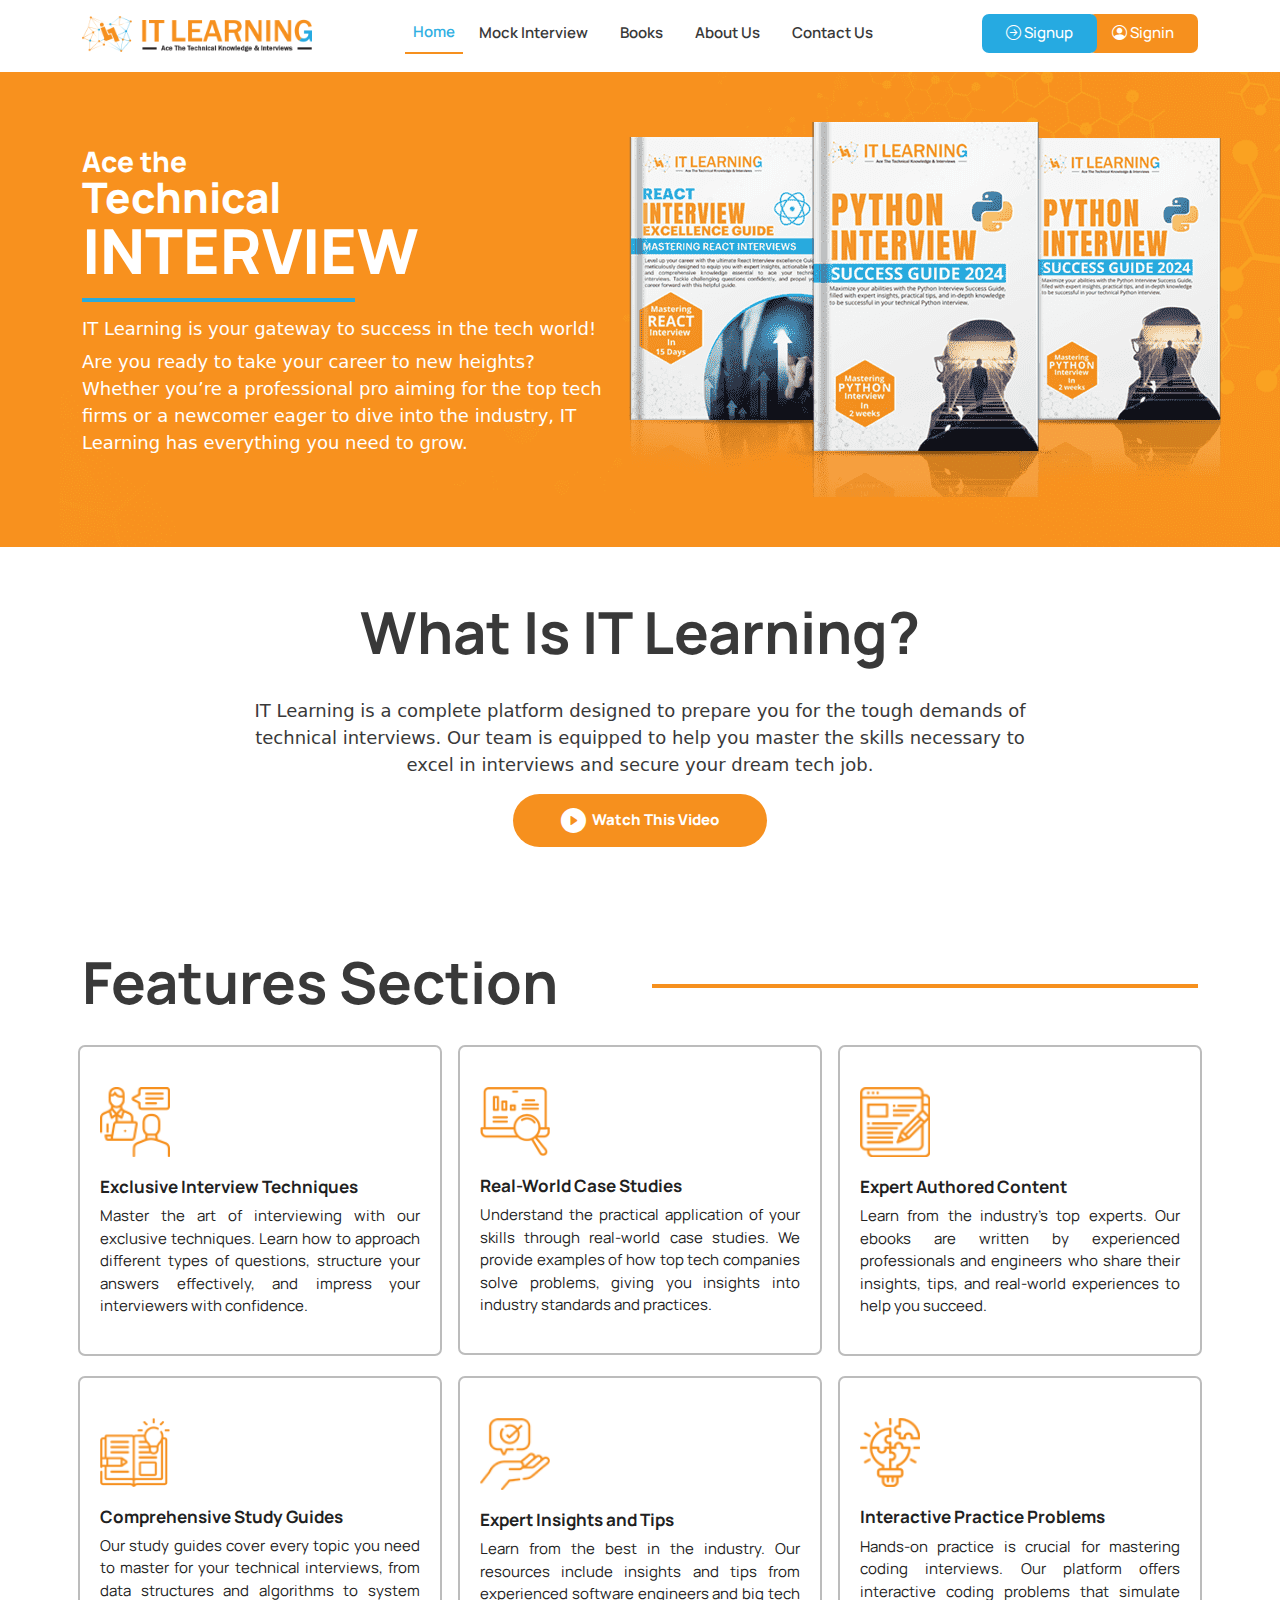
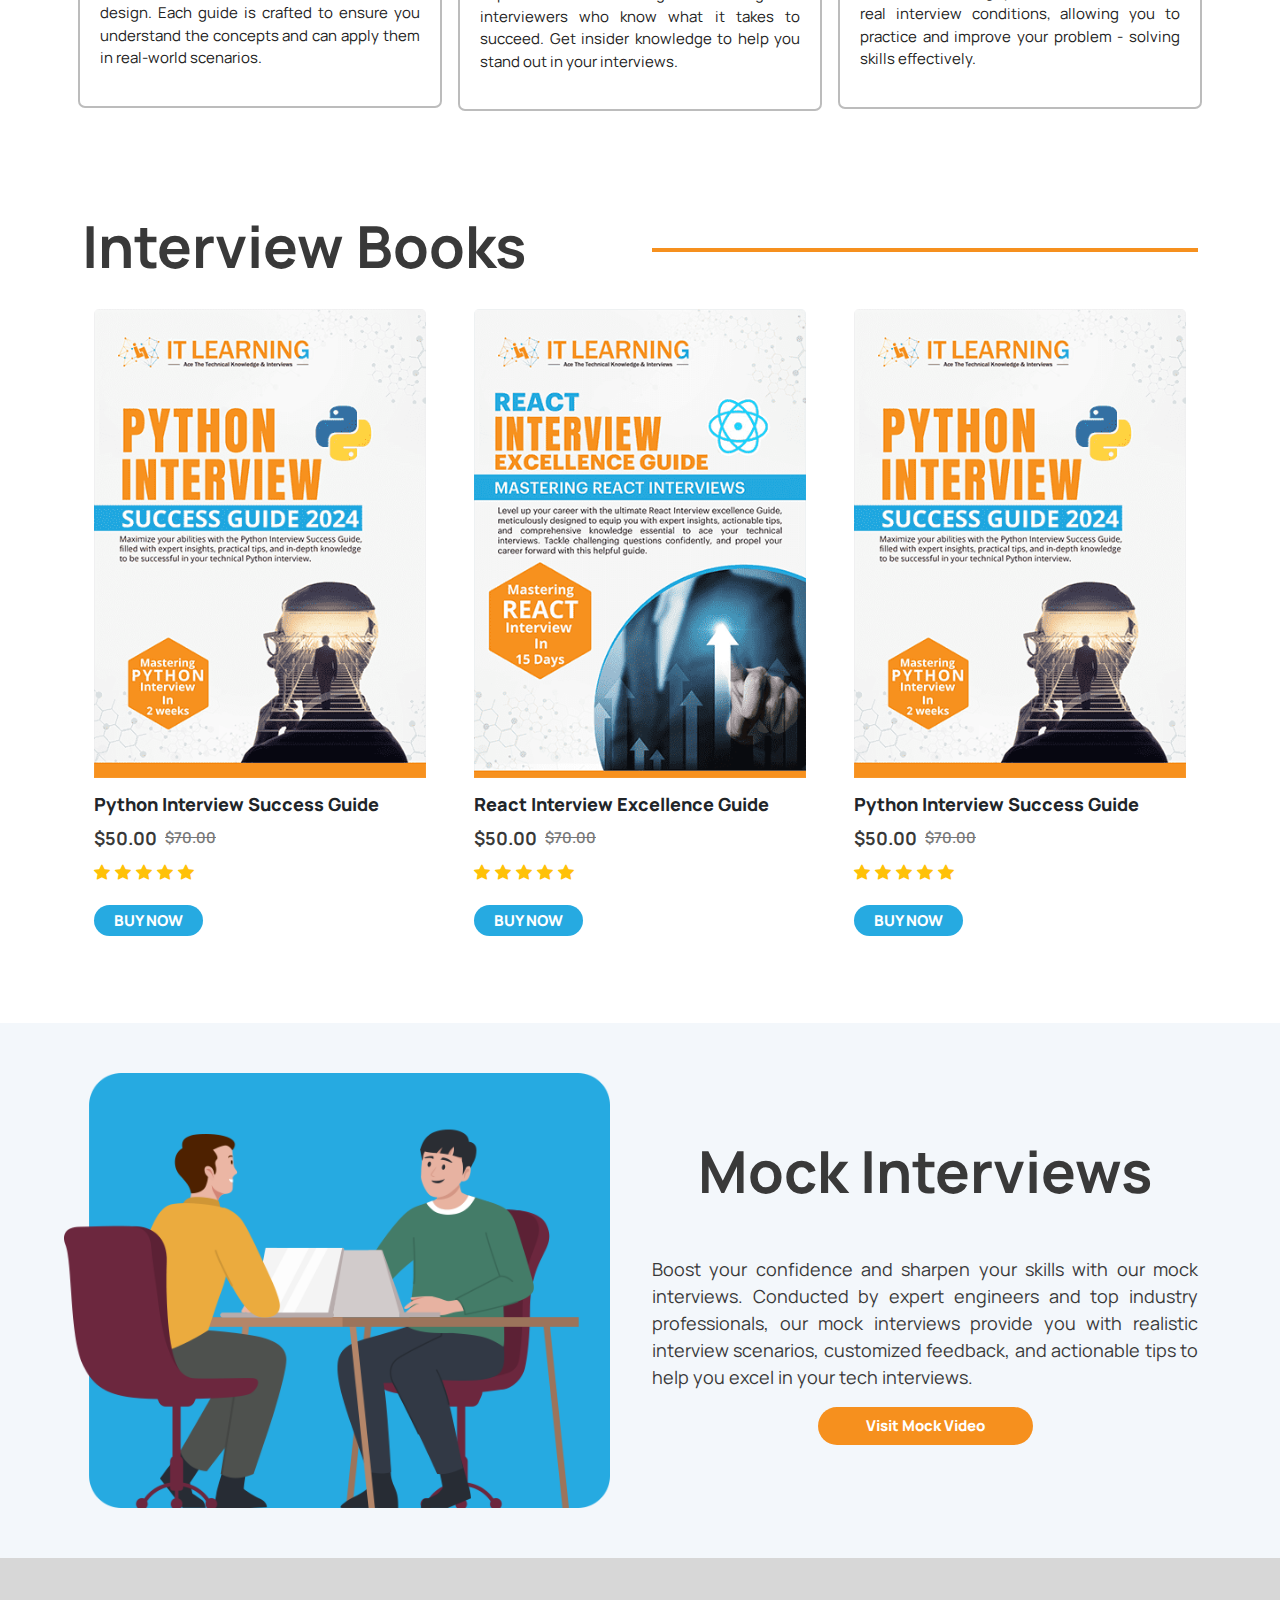
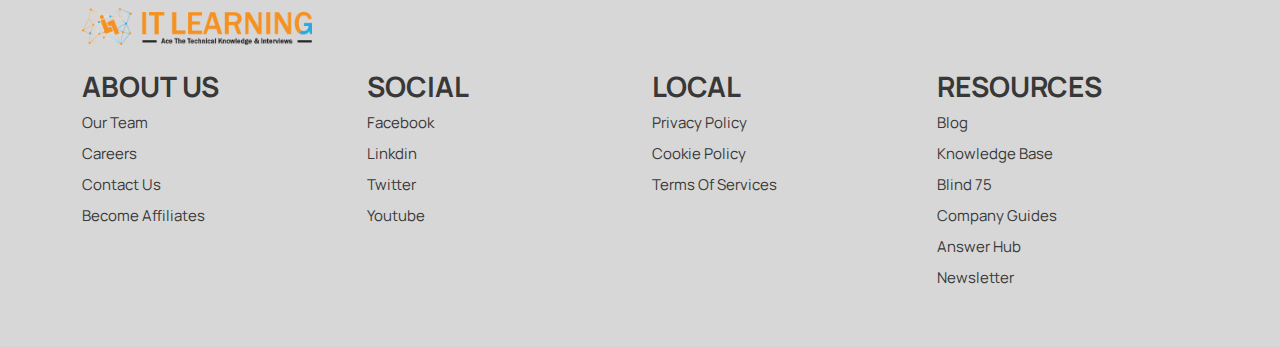
==== commit 2da1ffd5: "Update index.html" ====
--- a/index.html
+++ b/index.html
@@ -45,20 +45,20 @@
         <div class="offcanvas-body d-flex flex-column flex-lg-row p-4 p-lg-0">
           <ul class="navbar-nav justify-content-center align-items-center fs-5 flex-grow-1 pe-3">
             <li class="nav-item nav-item-header">
-              <a class="nav-link active" aria-current="page" href="#">Home</a>
+              <a class="nav-link active" aria-current="page" href="index.html" onclick="activateLink(this)">Home</a>
             </li>
             <li class="nav-item nav-item-header">
-              <a class="nav-link mx-2" href="#">Mock Interview</a>
+              <a class="nav-link mx-2" href="#home-section4" onclick="activateLink(this)">Mock Interview</a>
             </li>
             <li class="nav-item nav-item-header">
-              <a class="nav-link mx-2" href="#home-section3">Books</a>
+              <a class="nav-link mx-2" href="#home-section3" onclick="activateLink(this)">Books</a>
             </li>
             <li class="nav-item nav-item-header">
-              <a class="nav-link mx-2" href="#">About Us</a>
+              <a class="nav-link mx-2" href="#home-section1" onclick="activateLink(this)">About Us</a>
             </li>
             <li class="nav-item nav-item-header">
               <a style="cursor: pointer;" data-bs-toggle="modal" data-bs-target="#example3Modal"
-                class="nav-link mx-2">Contact Us</a>
+                class="nav-link mx-2" onclick="activateLink(this)">Contact Us</a>
             </li>
           </ul>
           <!-- Button Signup Start -->
@@ -177,7 +177,7 @@
           </div>
         </div>
         <div class="col-lg-6 d-flex justify-content-center align-items-center">
-          <img class="home-banner-image" src="Home Banner Image.png" alt="image">
+          <img class="Home Banner Image2.png" src="Home Banner Image.png" alt="image">
         </div>
       </div>
     </div>
@@ -446,6 +446,8 @@
     </div>
   </div>
   <!-- Contact Us Popup Form End -->
+  <!-- Javascript File -->
+  <script src="script.js"></script>
   <!-- Bootstrap Javascript File -->
   <script src="bootstrap.min.js"></script>
 </body>
--- a/style.css
+++ b/style.css
@@ -175,7 +175,7 @@
     border-bottom: 2px solid #f6901e;
 }
 
-.nav-item-header a:is(:link, :active, :visited).active {
+.nav-item-header a.active {
     color: #31afe2;
     border-bottom: 2px solid #f6901e;
 }
@@ -247,7 +247,7 @@
 }
 
 .home-banner-title-heading4 {
-    font-family: graphikbold;
+    font-family: graphikregular - sans-serif;
     font-size: 18px;
 }
 
@@ -565,7 +565,7 @@
     }
 
     .home-banner-title-heading4 {
-        font-family: graphikbold;
+        font-family: graphikregular - sans-serif;
         font-size: 18px;
     }
 
@@ -842,7 +842,7 @@
     }
 
     .home-banner-title-heading4 {
-        font-family: graphikbold;
+        font-family: graphikregular - sans-serif;
         font-size: 15px;
     }
 
@@ -1131,7 +1131,7 @@
     }
 
     .home-banner-title-heading4 {
-        font-family: graphikbold;
+        font-family: graphikregular - sans-serif;
         font-size: 15px;
     }
 
@@ -1510,7 +1510,7 @@
     }
 
     .home-banner-title-heading4 {
-        font-family: graphikbold;
+        font-family: graphikregular - sans-serif;
         font-size: 15px;
     }
 
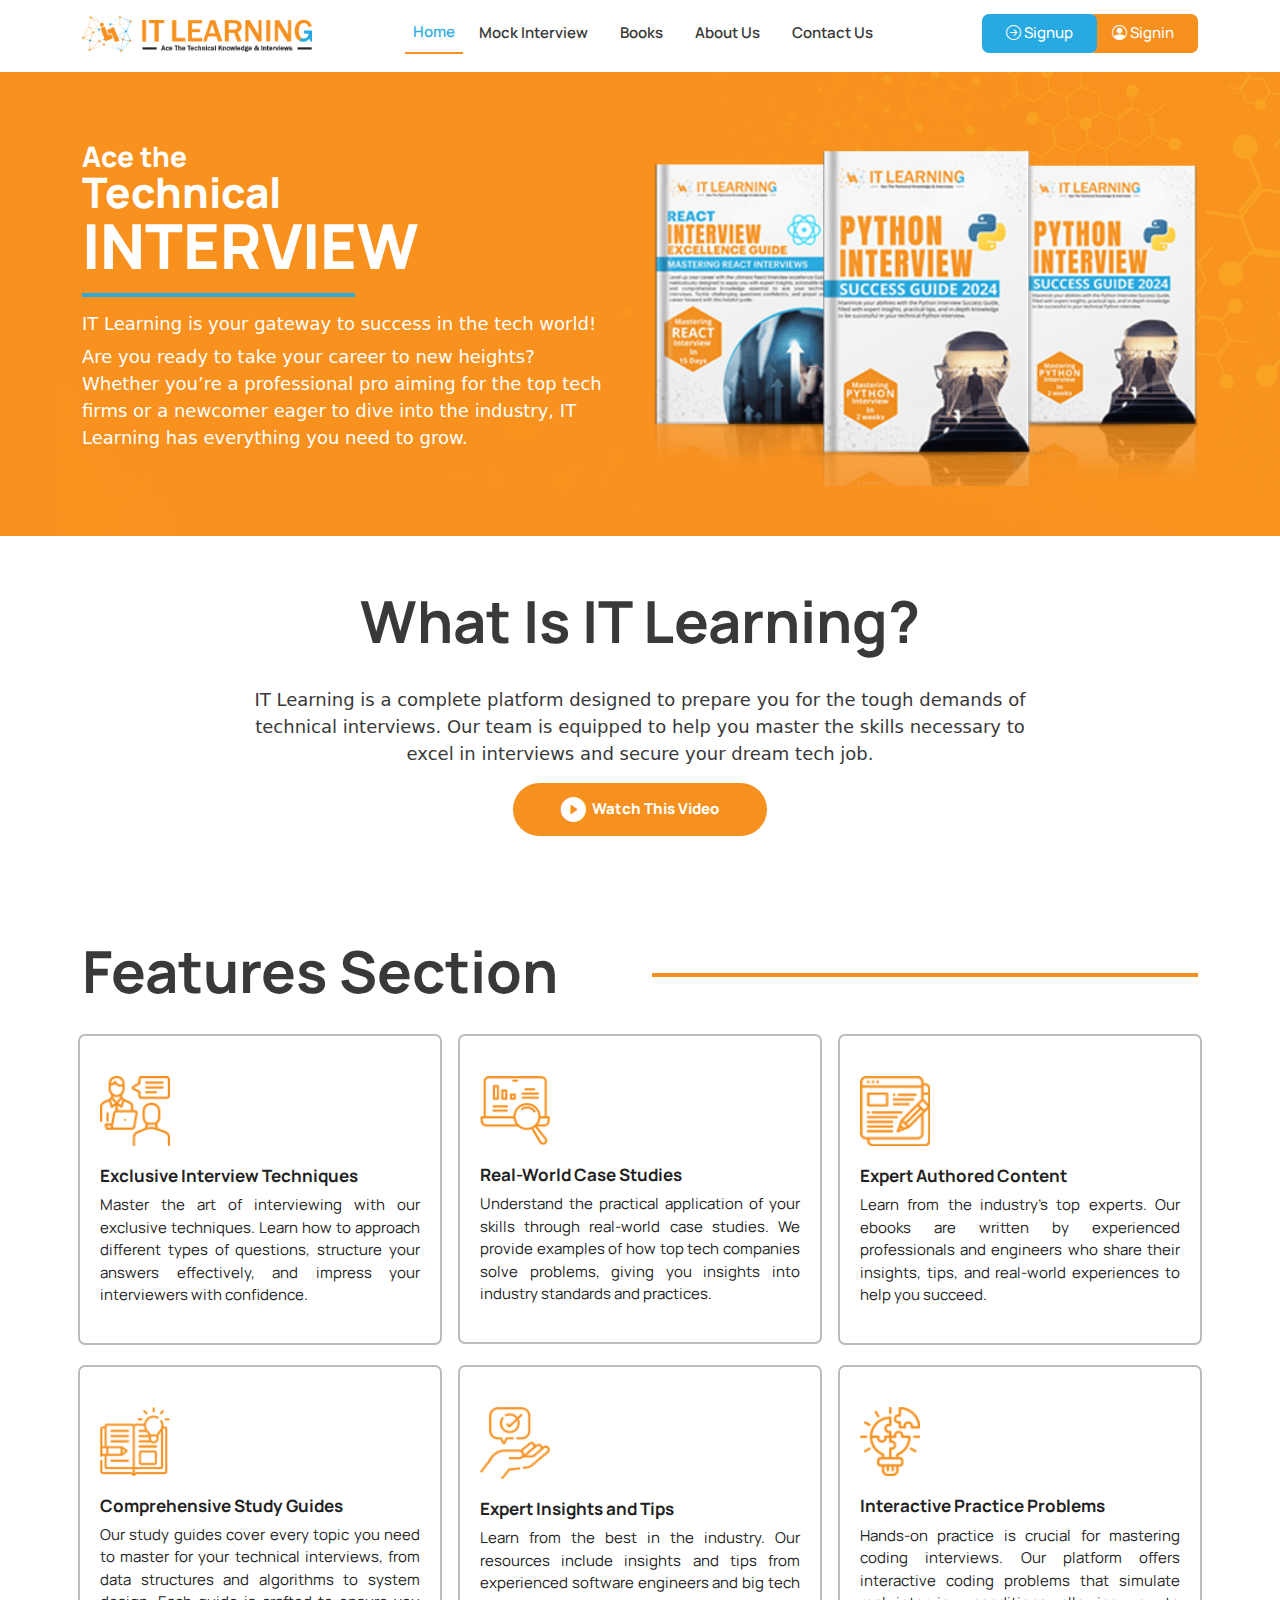
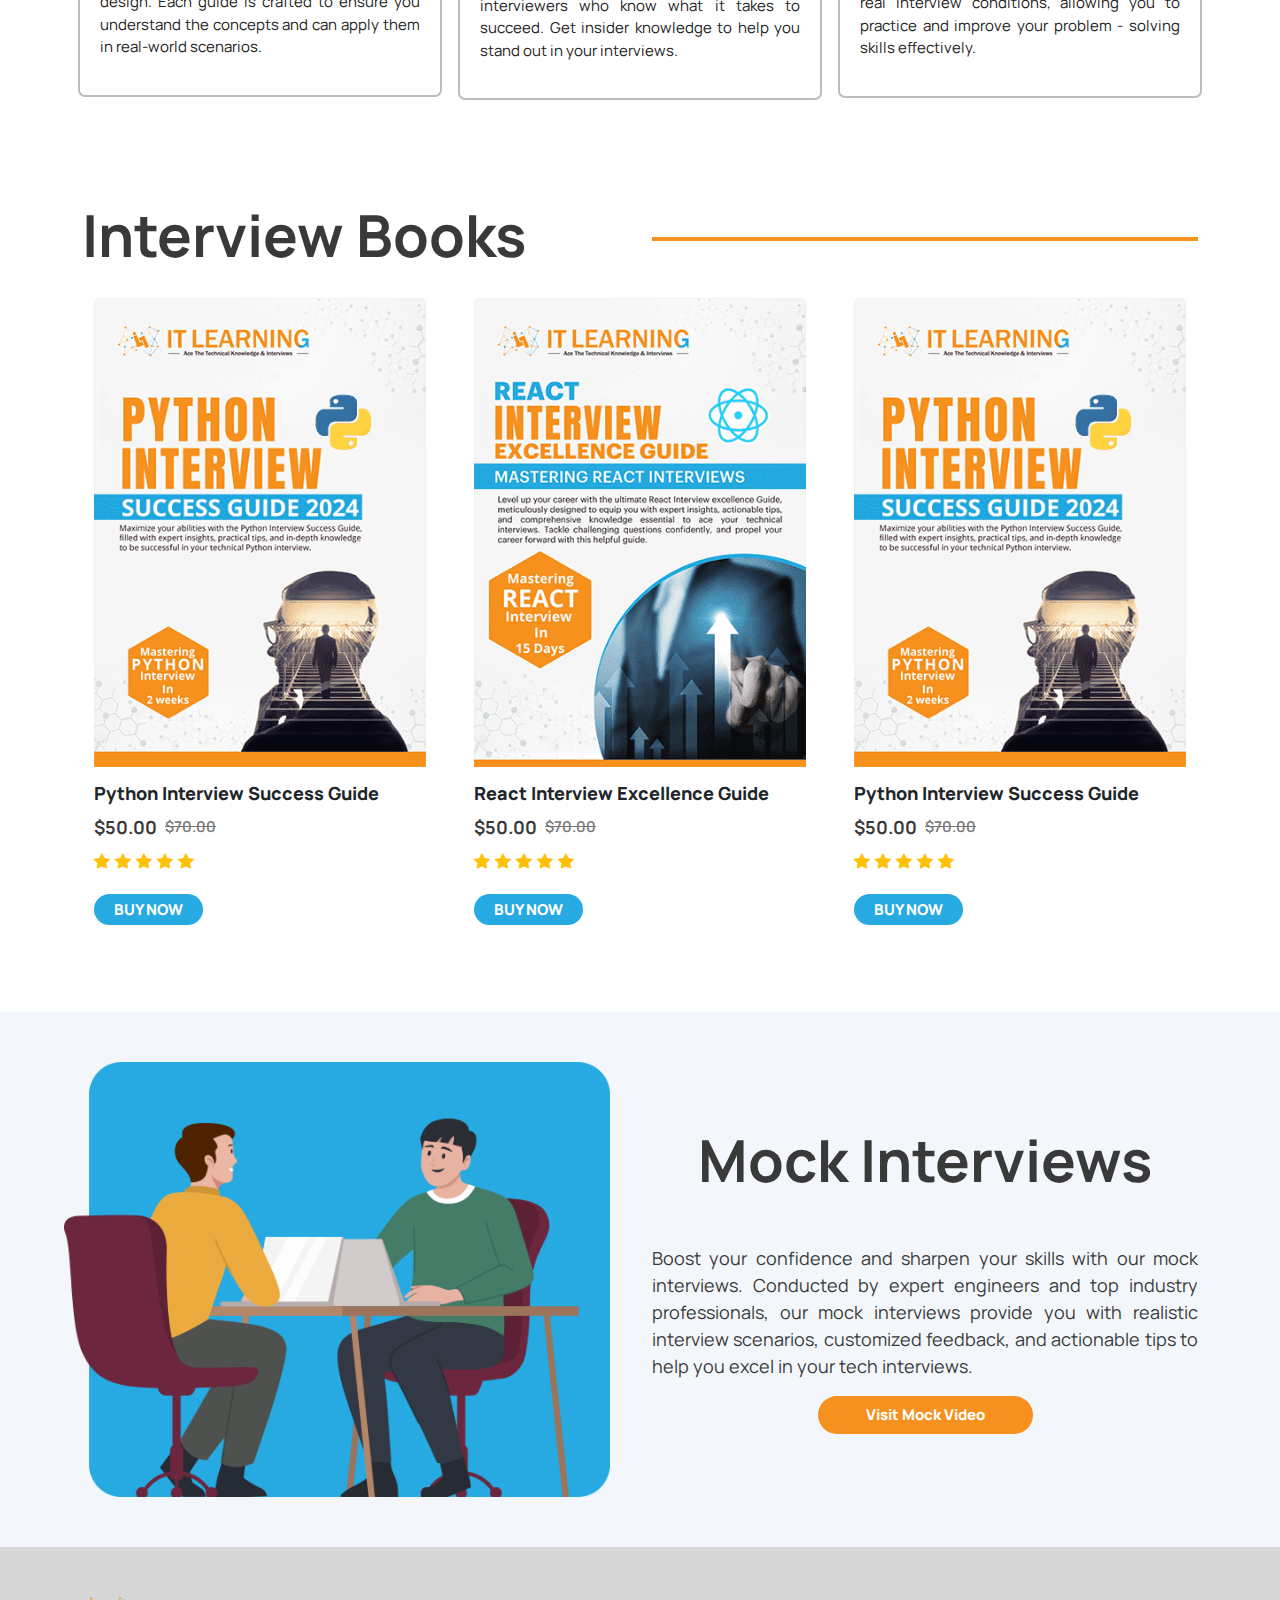
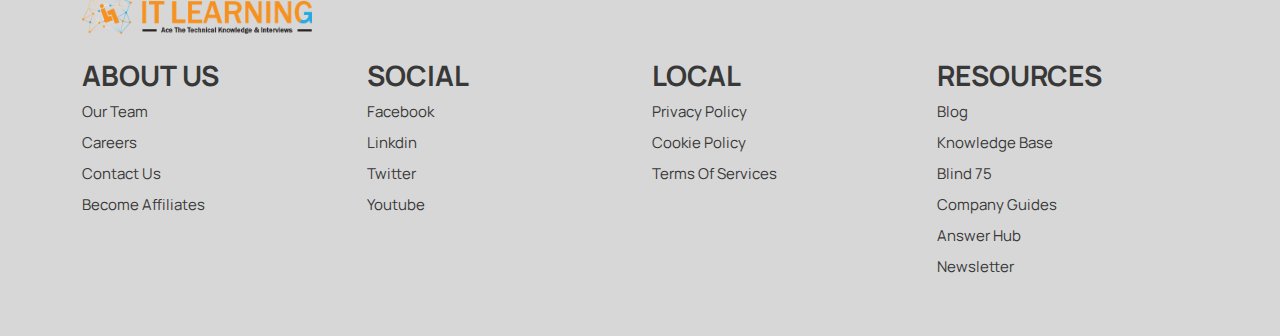
==== commit 7a54110d: "Update index.html" ====
--- a/index.html
+++ b/index.html
@@ -177,7 +177,7 @@
           </div>
         </div>
         <div class="col-lg-6 d-flex justify-content-center align-items-center">
-          <img class="Home Banner Image2.png" src="Home Banner Image.png" alt="image">
+          <img class="home-banner-image" src="Home Banner Image2.png" alt="image">
         </div>
       </div>
     </div>
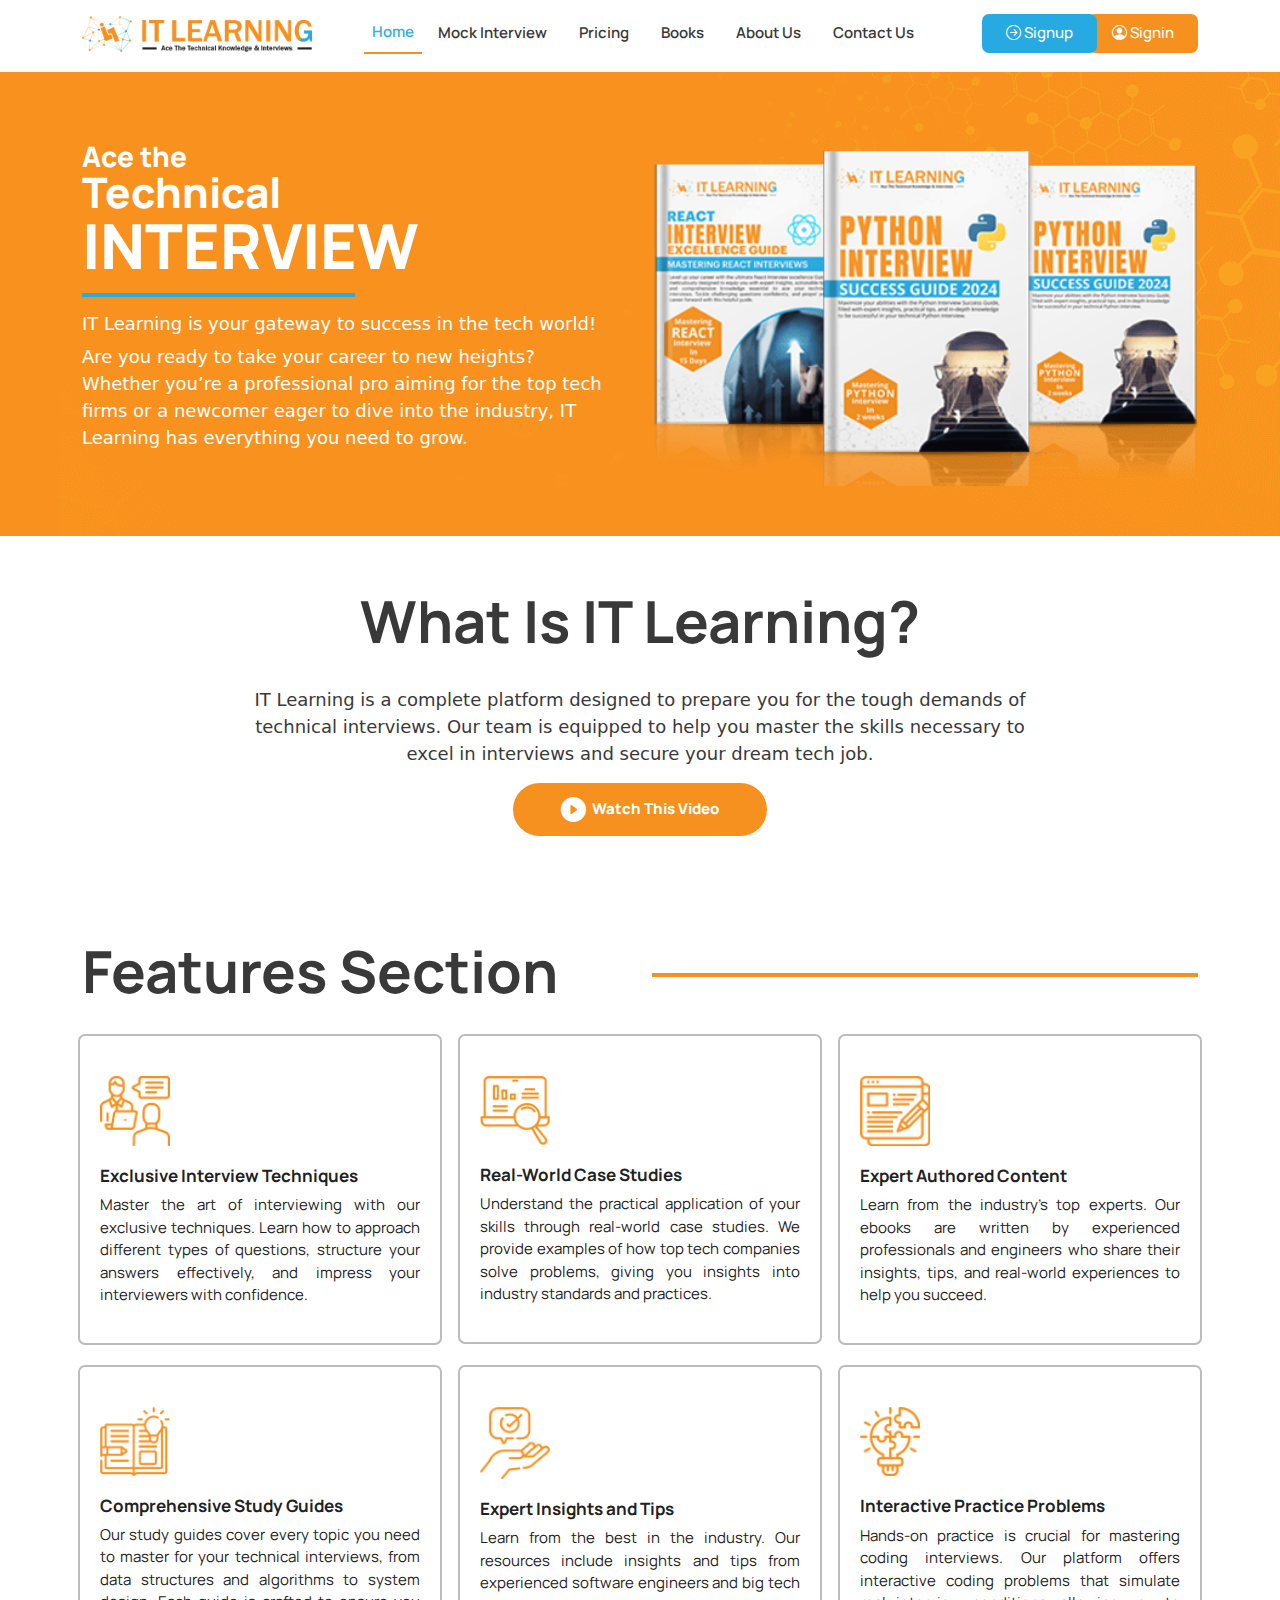
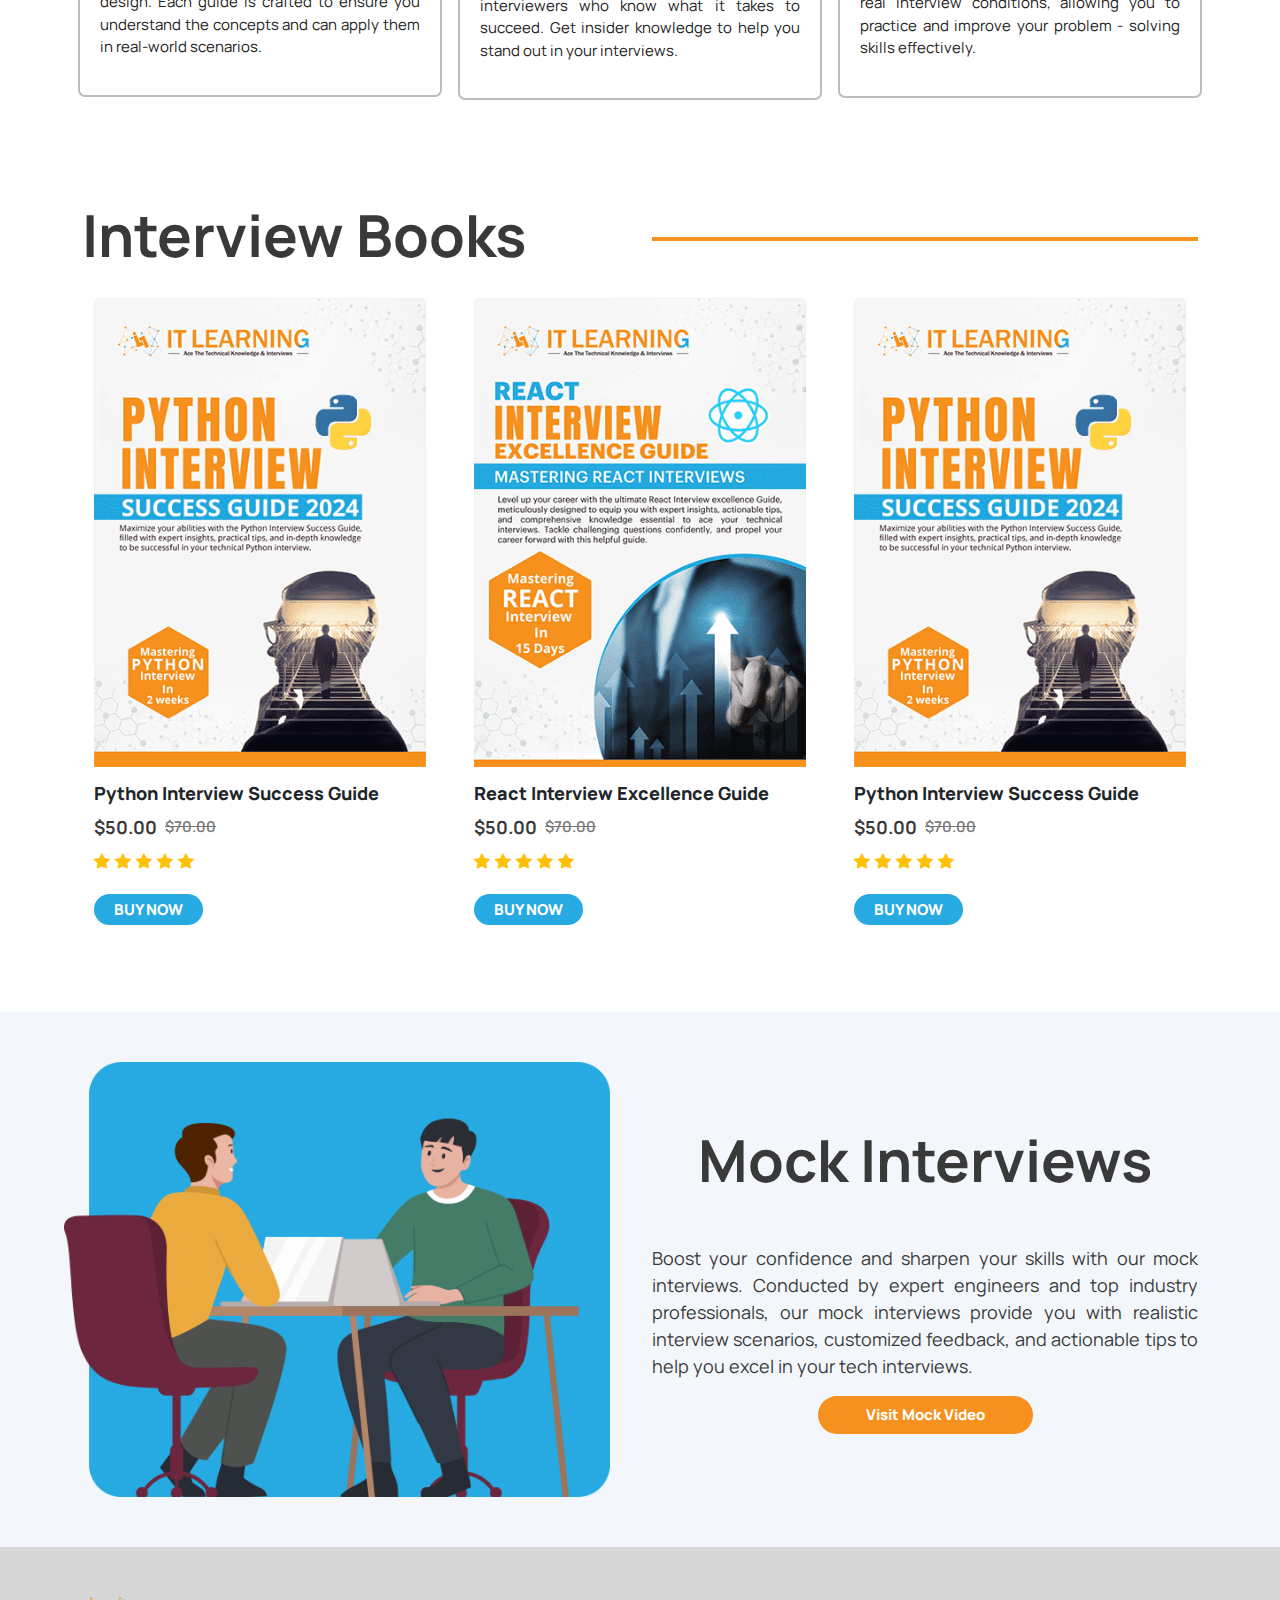
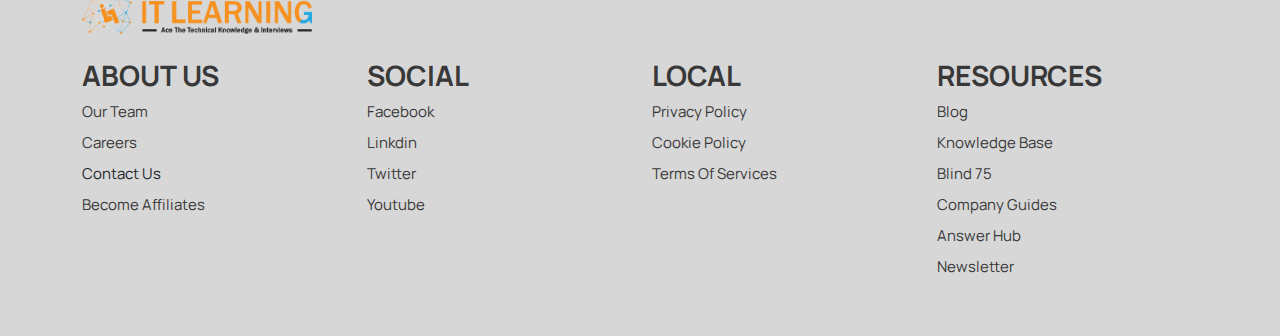
==== commit 1addfc4b: "Update index.html" ====
--- a/index.html
+++ b/index.html
@@ -51,6 +51,9 @@
               <a class="nav-link mx-2" href="#home-section4" onclick="activateLink(this)">Mock Interview</a>
             </li>
             <li class="nav-item nav-item-header">
+              <a class="nav-link mx-2" target="_blank" href="pricing.html" onclick="activateLink(this)">Pricing</a>
+            </li>
+            <li class="nav-item nav-item-header">
               <a class="nav-link mx-2" href="#home-section3" onclick="activateLink(this)">Books</a>
             </li>
             <li class="nav-item nav-item-header">
@@ -388,7 +391,8 @@
           <h2 class="website-footer-heading">About Us</h2>
           <li class="footer-links"><a href="#">Our Team</a></li>
           <li class="footer-links"><a href="#">Careers</a></li>
-          <li class="footer-links"><a href="#">Contact Us</a></li>
+          <li class="footer-links"><a style="cursor: pointer;" data-bs-toggle="modal"
+                            data-bs-target="#example3Modal">Contact Us</a></li>
           <li class="footer-links"><a href="#">Become Affiliates</a></li>
         </div>
         <div class="col-sm-3 footer-column">
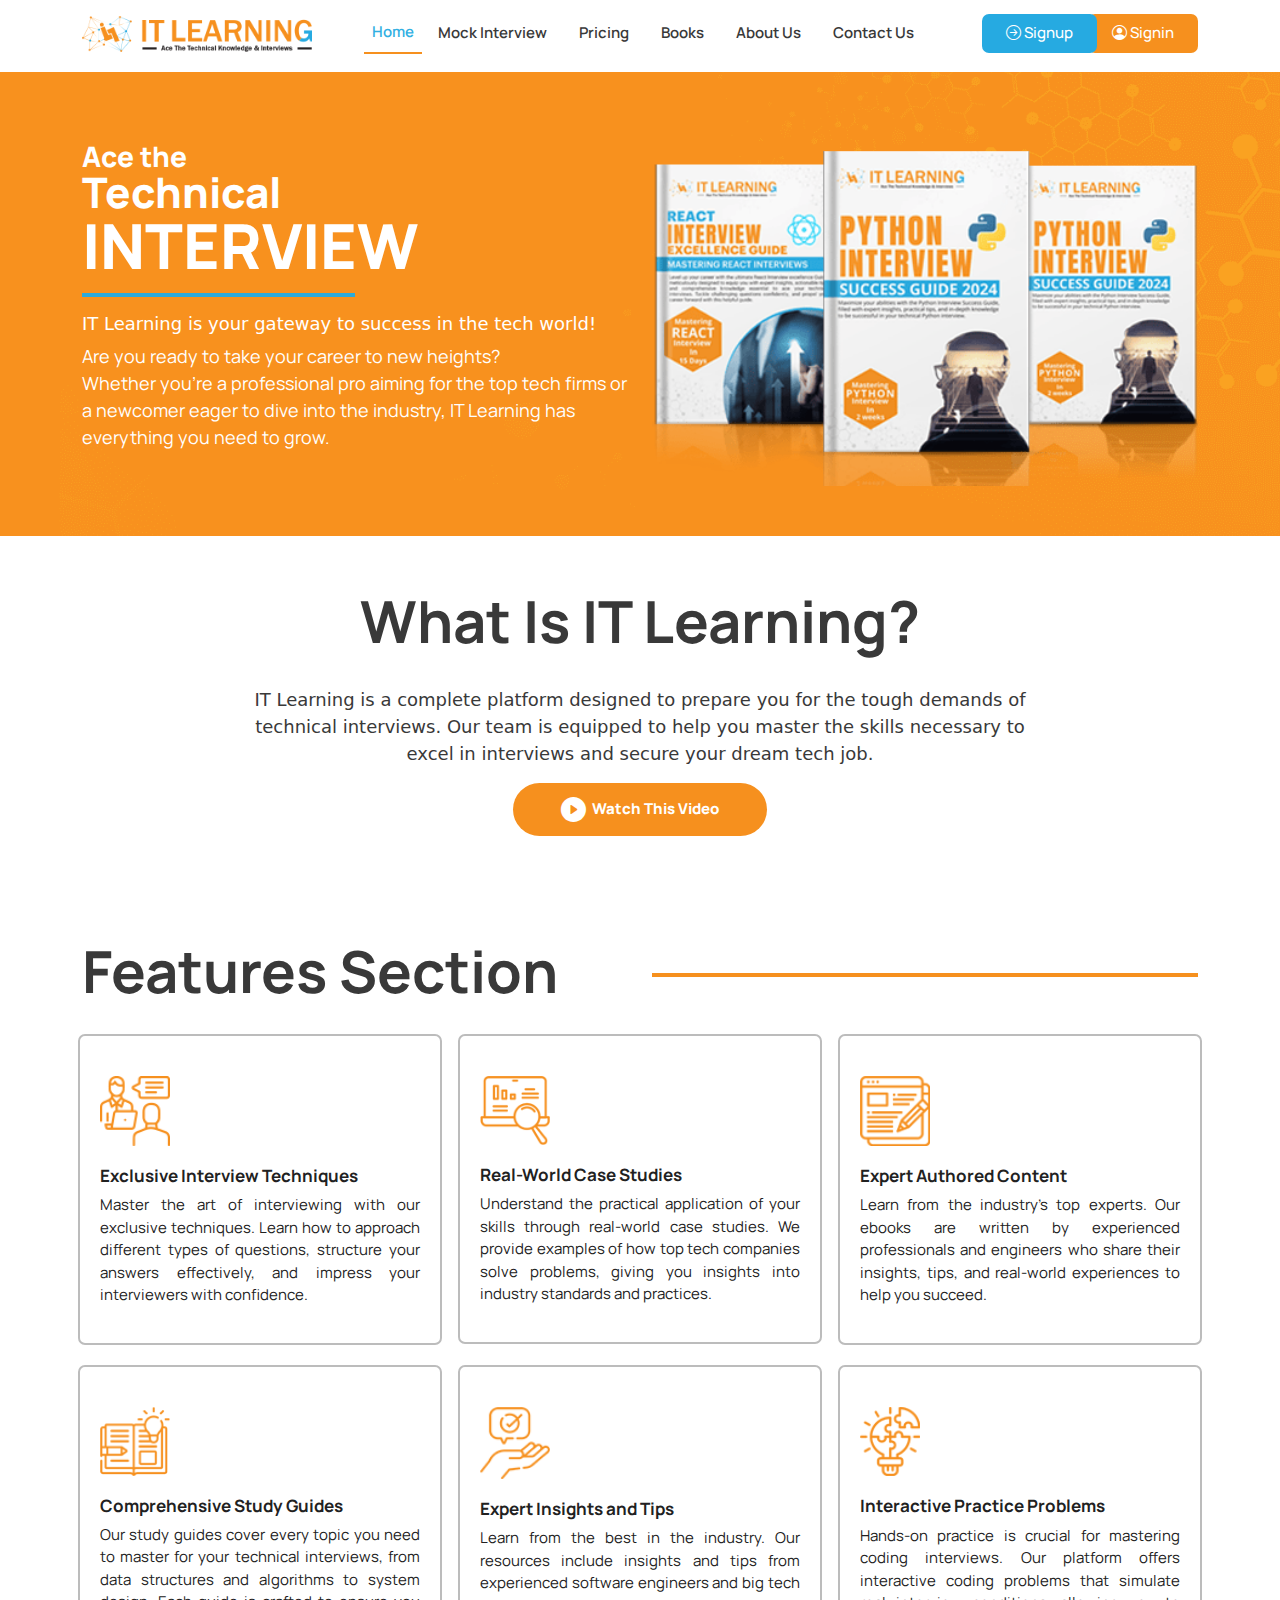
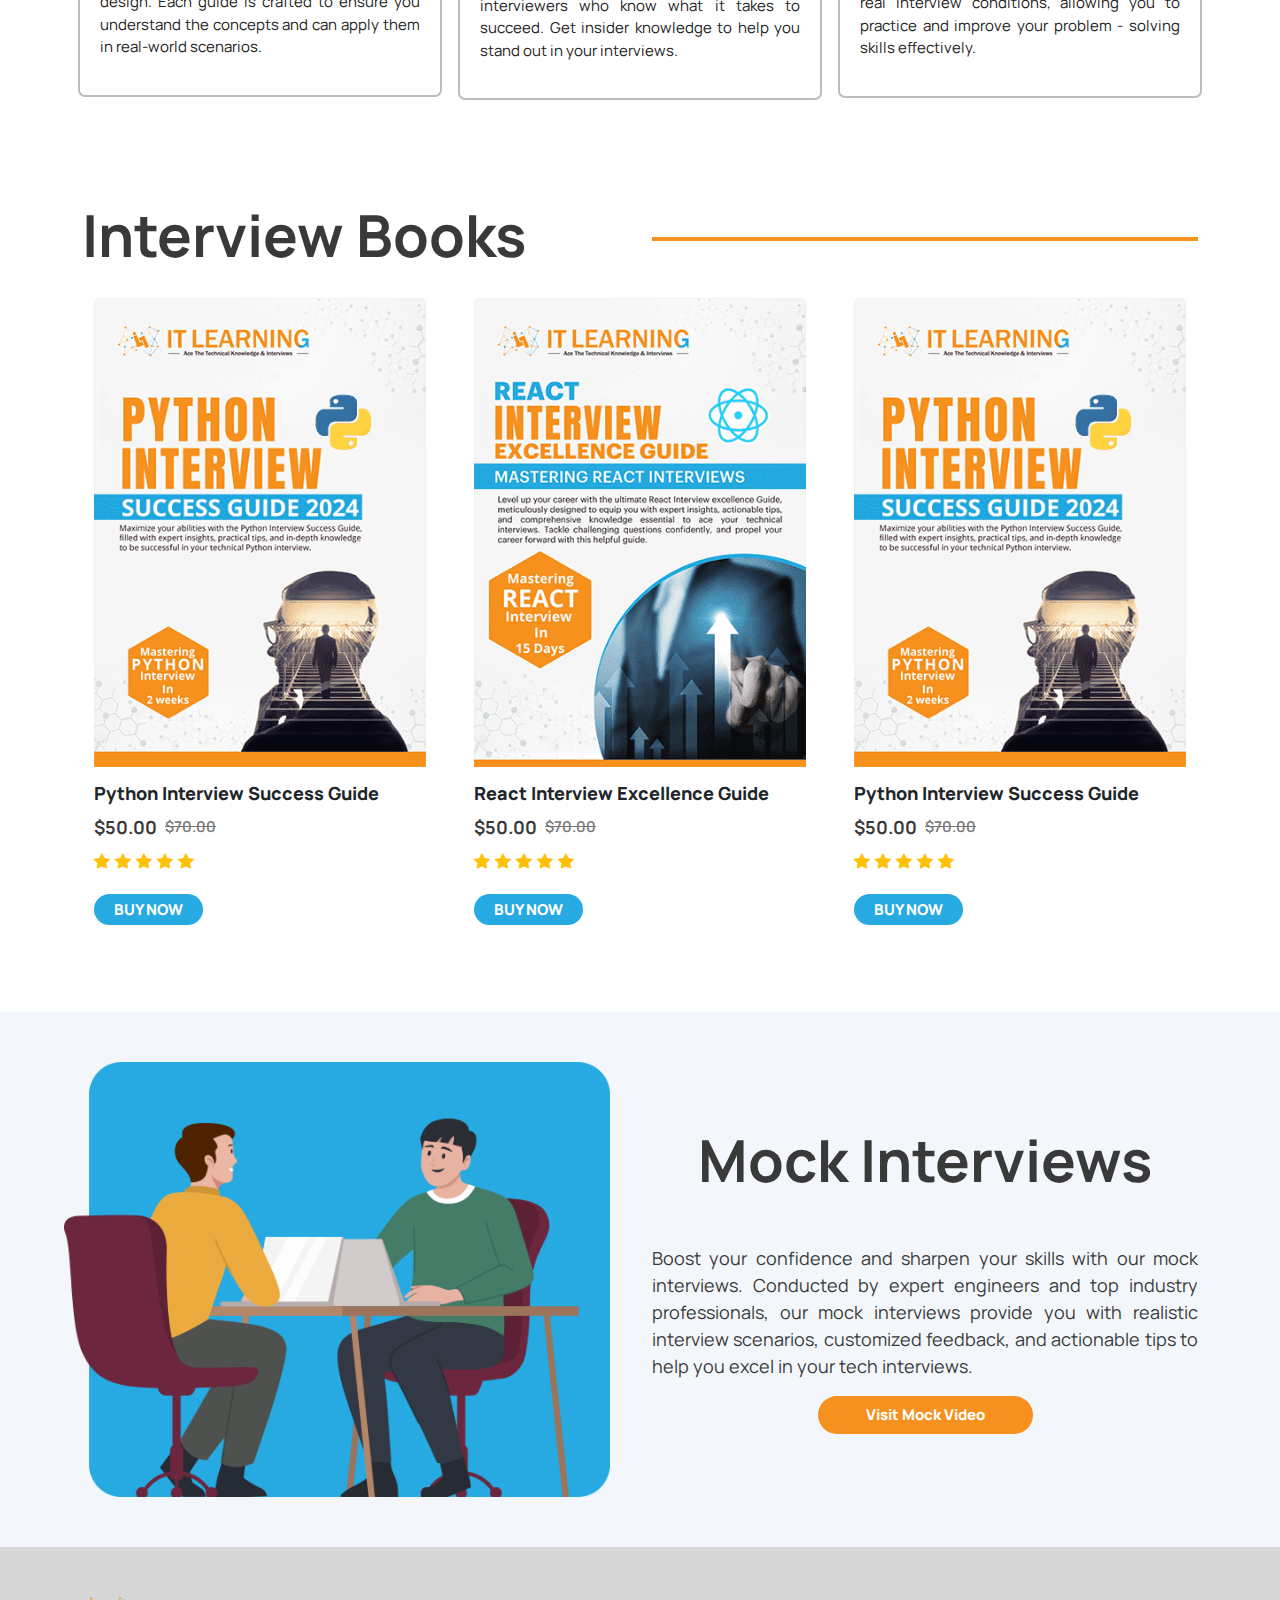
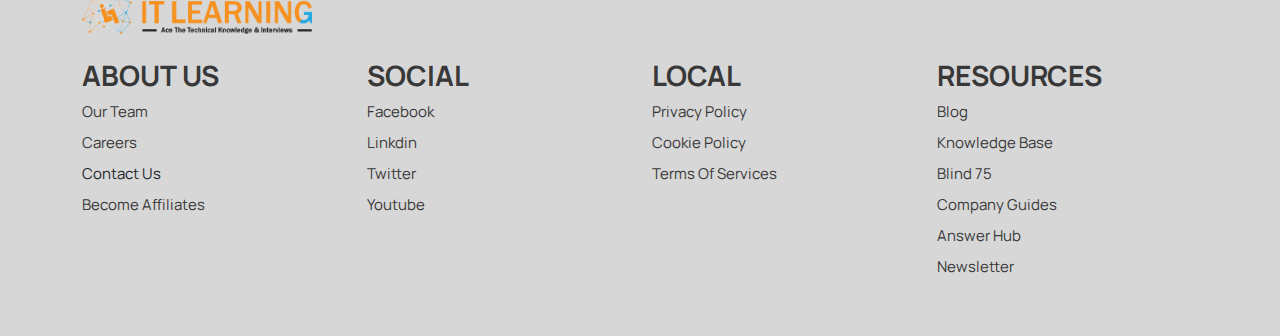
==== commit 0f590a89: "Update index.html" ====
--- a/index.html
+++ b/index.html
@@ -305,7 +305,7 @@
                 <i style="color: #ffc107; padding-right: 5px;" class="bi bi-star-fill"></i>
               </div>
               <div class="card-btn py-4">
-                <a href="#" class="card-button text-decoration-none">BUY NOW</a>
+                <a href="booklanding.html" class="card-button text-decoration-none">BUY NOW</a>
               </div>
             </div>
           </div>
@@ -349,7 +349,7 @@
                 <i style="color: #ffc107; padding-right: 5px;" class="bi bi-star-fill"></i>
               </div>
               <div class="card-btn py-4">
-                <a href="#" class="card-button text-decoration-none">BUY NOW</a>
+                <a href="booklanding.html" class="card-button text-decoration-none">BUY NOW</a>
               </div>
             </div>
           </div>
--- a/style.css
+++ b/style.css
@@ -15,14 +15,12 @@
     src: url(/Fonts/GraphikRegular.otf);
 }
 
+html,
 body {
     background-color: white;
     overflow-x: hidden;
-}
-
-/* html {
     scroll-behavior: smooth;
-} */
+}
 
 /* !!! Modal Of Signup */
 .modal-backdrop.show {
@@ -252,7 +250,8 @@
 }
 
 .home-banner-text {
-    font-family: graphikregular - sans-serif;
+    font-family: "Manrope", sans-serif;
+    font-weight: 400;
     font-size: 18px;
 }
 
@@ -496,12 +495,288 @@
 }
 
 /* Website Footer End */
+/* Pricing Page Styling Start */
+#pricing-container {
+    margin-top: 72px;
+    padding-top: 30px;
+    padding-bottom: 100px;
+}
+
+.pricing-page-heading {
+    font-size: 38px;
+    font-family: "Manrope", sans-serif;
+    font-weight: 600;
+}
+
+.pricing-hr {
+    border: 2px solid #f6901e;
+    width: 40%;
+    opacity: 100%;
+    margin-top: 0px;
+    margin-bottom: 100px;
+}
+
+.pricing-table-1 {
+    background-color: #eeeeee;
+    border-top: 5px solid #1ca700;
+    padding: 30px 15px;
+    margin: 0px 30px;
+    height: 100%;
+}
+
+.pricing-table-2 {
+    background-color: #eeeeee;
+    border-top: 5px solid #e3080d;
+    padding: 30px 15px;
+    margin: 0px 30px;
+    transform: scale(1.1);
+    height: 100%;
+}
+
+.pricing-table-3 {
+    background-color: #eeeeee;
+    border-top: 5px solid #ffcc00;
+    padding: 30px 15px;
+    margin: 0px 30px;
+    height: 100%;
+}
+
+.pricing-h1 {
+    font-size: 22px;
+    font-family: "Manrope", sans-serif;
+    font-weight: 600;
+    text-align: center;
+}
+
+.pricing-h2 {
+    font-size: 15px;
+    font-family: "Manrope", sans-serif;
+    font-weight: 400;
+    text-align: center;
+    text-decoration: line-through;
+}
+
+.pricing-h3 {
+    font-size: 50px;
+    font-family: "Manrope", sans-serif;
+    font-weight: 800;
+    text-align: center;
+}
+
+.pricing-span {
+    font-size: 15px;
+}
+
+.pricing-h4 {
+    font-size: 22px;
+    font-family: "Manrope", sans-serif;
+    font-weight: 400;
+    text-align: center;
+}
+
+.pricing-button {
+    display: flex;
+    justify-content: center;
+    align-items: center;
+}
+
+.pricing-btn {
+    color: white;
+    background-color: #26aae1;
+    border: none;
+    width: 90%;
+    font-size: 15px;
+    font-family: "Manrope", sans-serif;
+    font-weight: 800;
+    padding: 7px 0px;
+}
+
+.tick-image {
+    width: 15px;
+}
+
+.pricing-points {
+    font-size: 15px;
+    font-family: "Manrope", sans-serif;
+    font-weight: 400;
+}
+
+/* Pricing Page Styling End */
+
+/* book landing page styling Start */
+.booklanding-h1 {
+    font-family: "Manrope", sans-serif;
+    font-weight: 700;
+    font-size: 42px;
+    color: #393939;
+}
+
+.booklanding-text1 {
+    font-family: graphikregular - sans-serif;
+    font-size: 18px;
+}
+
+.booklanding-span {
+    font-size: 18px;
+    font-weight: bold;
+}
+
+.book-landing-box {
+    box-shadow: 0 0 10px rgba(0, 0, 0, 0.5);
+    border-radius: 27px 27px 27px 27px;
+    margin-top: -80%;
+}
+
+.booklanding-image {
+    width: 100%;
+}
+
+.booklanding-box {
+    border: 2px solid #262626;
+    margin: 15px 15px;
+    padding: 40px 20px;
+    display: flex;
+    justify-content: center;
+    align-items: center;
+    flex-direction: column;
+}
+
+.booklanding-box-h4 {
+    font-size: 25px;
+    font-family: "Manrope", sans-serif;
+    font-weight: 400;
+    color: #272727;
+}
+
+.booklanding-box-h5 {
+    font-size: 32px;
+    font-family: "Manrope", sans-serif;
+    font-weight: 800;
+    color: #272727;
+}
+
+.booklanding-span2 {
+    font-size: 15px;
+}
+
+.book-landing-box-button {
+    width: 90%;
+}
+
+.booklanding-box-btn {
+    background-color: #26aae1;
+    color: white;
+    font-size: 28px;
+    font-family: "Manrope", sans-serif;
+    font-weight: 800;
+    border-radius: 0px;
+    padding: 5px 0px;
+    width: 100%;
+    border: 0px;
+}
+
+.booklanding-box-h6 {
+    font-size: 28px;
+    font-family: "Manrope", sans-serif;
+    font-weight: 800;
+    color: #272727;
+    text-align: center;
+}
+
+/* book landing page styling End */
+/* book menu page styling Start */
+#headerforbookmenupage {
+    padding: 10px 0px;
+    background-color: white;
+}
+
+.website-header-logo {
+    width: 230px;
+}
+
+.header-h2 {
+    font-size: 32px;
+    font-family: "Manrope", sans-serif;
+    font-weight: 800;
+    color: #3d3d3d;
+}
+
+#bookmenubox1 {
+    height: 1000px;
+    width: 300px;
+    background-color: white;
+    position: absolute;
+    top: 10.3%;
+    left: 0px;
+    z-index: 1;
+}
+
+#bookmenubox2 {
+    background-color: white;
+    border-radius: 25px;
+}
+
+.bookmenubox2-h2 {
+    font-size: 32px;
+    font-family: "Manrope", sans-serif;
+    font-weight: 800;
+    color: #393939;
+}
+
+.bookmenubox2-text {
+    font-family: graphikregular - sans-serif;
+    font-size: 18px;
+}
+
+.bookmenubox2-span {
+    font-size: 18px;
+    font-weight: bold;
+}
+
+.bookmenubox2-btn {
+    background-color: #26aae1;
+    color: white;
+    font-size: 12px;
+    font-family: "Manrope", sans-serif;
+    font-weight: 800;
+    border-radius: 0px;
+    padding-top: 10px;
+    padding-bottom: 10px;
+    padding-right: 15px;
+    width: 100%;
+    border: 0px;
+    text-align: right;
+}
+
+.progress-text {
+    color: #9f9f9f;
+    font-size: 12px;
+    font-family: "Manrope", sans-serif;
+    font-weight: 400;
+}
+
+.accordion-button {
+    color: #393939;
+    font-size: 18px;
+    font-family: "Manrope", sans-serif;
+    font-weight: 700;
+}
+
+.bookmenusidebarpythonspan {
+    color: #393939;
+    font-size: 12px;
+    font-family: "Manrope", sans-serif;
+    font-weight: 400;
+    display: block;
+}
+
+/* book menu page styling End */
 @media (min-width: 992px) and (max-width: 1230px) {
     .nav-item-header a {
         color: #393939;
         font-family: "Manrope", sans-serif;
         font-weight: 600;
-        font-size: 12px;
+        font-size: 10px;
     }
 
     .signup-btn-1 {
@@ -570,7 +845,8 @@
     }
 
     .home-banner-text {
-        font-family: graphikregular - sans-serif;
+        font-family: "Manrope", sans-serif;
+        font-weight: 800;
         font-size: 18px;
     }
 
@@ -756,13 +1032,262 @@
         font-family: "Manrope", sans-serif;
         font-weight: 400;
     }
+
+    /* Pricing Page Styling Start */
+    #pricing-container {
+        margin-top: 73px;
+    }
+
+    .pricing-page-heading {
+        font-size: 32px;
+        font-family: "Manrope", sans-serif;
+        font-weight: 600;
+    }
+
+    .pricing-hr {
+        border: 2px solid #f6901e;
+        width: 45%;
+        opacity: 100%;
+        margin-top: 0px;
+        margin-bottom: 100px;
+    }
+
+    .pricing-table-1 {
+        background-color: #eeeeee;
+        border-top: 5px solid #1ca700;
+        padding: 30px 15px;
+        margin: 0px 25px;
+        height: 100%;
+    }
+
+    .pricing-table-2 {
+        background-color: #eeeeee;
+        border-top: 5px solid #e3080d;
+        padding: 30px 15px;
+        margin: 0px 25px;
+        transform: scale(1.1);
+        height: 100%;
+    }
+
+    .pricing-table-3 {
+        background-color: #eeeeee;
+        border-top: 5px solid #ffcc00;
+        padding: 30px 15px;
+        margin: 0px 25px;
+        height: 100%;
+    }
+
+    .pricing-h1 {
+        font-size: 22px;
+        font-family: "Manrope", sans-serif;
+        font-weight: 600;
+        text-align: center;
+    }
+
+    .pricing-h2 {
+        font-size: 15px;
+        font-family: "Manrope", sans-serif;
+        font-weight: 400;
+        text-align: center;
+        text-decoration: line-through;
+    }
+
+    .pricing-h3 {
+        font-size: 50px;
+        font-family: "Manrope", sans-serif;
+        font-weight: 800;
+        text-align: center;
+    }
+
+    .pricing-span {
+        font-size: 15px;
+    }
+
+    .pricing-h4 {
+        font-size: 22px;
+        font-family: "Manrope", sans-serif;
+        font-weight: 400;
+        text-align: center;
+    }
+
+    .pricing-button {
+        display: flex;
+        justify-content: center;
+        align-items: center;
+    }
+
+    .pricing-btn {
+        color: white;
+        background-color: #26aae1;
+        border: none;
+        width: 90%;
+        font-size: 15px;
+        font-family: "Manrope", sans-serif;
+        font-weight: 800;
+        padding: 7px 0px;
+    }
+
+    .tick-image {
+        width: 15px;
+    }
+
+    .pricing-points {
+        font-size: 15px;
+        font-family: "Manrope", sans-serif;
+        font-weight: 400;
+    }
+
+    /* Pricing Page Styling End */
+    /* book landing page styling Start */
+    .booklanding-h1 {
+        font-family: "Manrope", sans-serif;
+        font-weight: 700;
+        font-size: 32px;
+        color: #393939;
+    }
+
+    .booklanding-text1 {
+        font-family: graphikregular - sans-serif;
+        font-size: 18px;
+    }
+
+    .booklanding-span {
+        font-size: 18px;
+        font-weight: bold;
+    }
+
+    .book-landing-box {
+        box-shadow: 0 0 10px rgba(0, 0, 0, 0.5);
+        border-radius: 27px 27px 27px 27px;
+        margin-top: -125%;
+    }
+
+    .booklanding-image {
+        width: 100%;
+    }
+
+    .booklanding-box {
+        border: 2px solid #262626;
+        margin: 15px 15px;
+        padding: 30px 15px;
+        display: flex;
+        justify-content: center;
+        align-items: center;
+        flex-direction: column;
+    }
+
+    .booklanding-box-h4 {
+        font-size: 18px;
+        font-family: "Manrope", sans-serif;
+        font-weight: 400;
+        color: #272727;
+    }
+
+    .booklanding-box-h5 {
+        font-size: 28px;
+        font-family: "Manrope", sans-serif;
+        font-weight: 800;
+        color: #272727;
+    }
+
+    .booklanding-span2 {
+        font-size: 12px;
+    }
+
+    .book-landing-box-button {
+        width: 95%;
+    }
+
+    .booklanding-box-btn {
+        background-color: #26aae1;
+        color: white;
+        font-size: 18px;
+        font-family: "Manrope", sans-serif;
+        font-weight: 800;
+        border-radius: 0px;
+        padding: 5px 0px;
+        width: 100%;
+        border: 0px;
+    }
+
+    .booklanding-box-h6 {
+        font-size: 22px;
+        font-family: "Manrope", sans-serif;
+        font-weight: 800;
+        color: #272727;
+        text-align: center;
+    }
+
+    /* book landing page styling End */
+    /* book menu page styling Start */
+    #headerforbookmenupage {
+        padding: 10px 0px;
+        background-color: white;
+    }
+
+    #website-logo>.website-header-logo {
+        width: 200px;
+    }
+
+    .header-h2 {
+        font-size: 28px;
+        font-family: "Manrope", sans-serif;
+        font-weight: 800;
+        color: #3d3d3d;
+    }
+
+    #bookmenubox1 {
+        height: 1000px;
+        width: 300px;
+        background-color: white;
+        position: absolute;
+        top: 10.3%;
+        left: 0px;
+        z-index: 1;
+    }
+
+    .bookmenubox2-btn {
+        background-color: #26aae1;
+        color: white;
+        font-size: 12px;
+        font-family: "Manrope", sans-serif;
+        font-weight: 800;
+        border-radius: 0px;
+        padding-top: 10px;
+        padding-bottom: 10px;
+        padding-right: 15px;
+        width: 100%;
+        border: 0px;
+        text-align: right;
+    }
+
+    .progress-text {
+        color: #9f9f9f;
+        font-size: 12px;
+        font-family: "Manrope", sans-serif;
+        font-weight: 400;
+    }
+
+    .accordion-button {
+        color: #393939;
+        font-size: 15px;
+        font-family: "Manrope", sans-serif;
+        font-weight: 700;
+    }
+
+    .bookmenusidebarpythonspan {
+        color: #393939;
+        font-size: 12px;
+        font-family: "Manrope", sans-serif;
+        font-weight: 400;
+        display: block;
+    }
+
+    /* book menu page styling End */
 }
 
 @media (min-width: 768px) and (max-width: 992px) {
-    #navbar-1-of-website {
-        background-color: white;
-        padding: 10px 0px;
-    }
+
 
     #website-logo img {
         width: 200px;
@@ -847,7 +1372,8 @@
     }
 
     .home-banner-text {
-        font-family: graphikregular - sans-serif;
+        font-family: "Manrope", sans-serif;
+        font-weight: 800;
         font-size: 18px;
         width: 70%;
         margin: 20px auto;
@@ -1045,13 +1571,244 @@
         font-family: "Manrope", sans-serif;
         font-weight: 400;
     }
+
+    /* Pricing Page Styling Start */
+    #pricing-container {
+        margin-top: 69px;
+    }
+
+    .pricing-page-heading {
+        font-size: 28px;
+        font-family: "Manrope", sans-serif;
+        font-weight: 600;
+    }
+
+    .pricing-hr {
+        border: 2px solid #f6901e;
+        width: 50%;
+        opacity: 100%;
+        margin-top: 0px;
+        margin-bottom: 100px;
+    }
+
+    .pricing-table-1 {
+        background-color: #eeeeee;
+        border-top: 5px solid #1ca700;
+        padding: 30px 15px;
+        margin: 0px 0px;
+        height: 100%;
+    }
+
+    .pricing-table-2 {
+        background-color: #eeeeee;
+        border-top: 5px solid #e3080d;
+        padding: 30px 15px;
+        margin: 0px 0px;
+        transform: scale(1.1);
+        height: 100%;
+    }
+
+    .pricing-table-3 {
+        background-color: #eeeeee;
+        border-top: 5px solid #ffcc00;
+        padding: 30px 15px;
+        margin: 0px 0px;
+        height: 100%;
+    }
+
+    .pricing-h1 {
+        font-size: 18px;
+        font-family: "Manrope", sans-serif;
+        font-weight: 600;
+        text-align: center;
+    }
+
+    .pricing-h2 {
+        font-size: 12px;
+        font-family: "Manrope", sans-serif;
+        font-weight: 400;
+        text-align: center;
+        text-decoration: line-through;
+    }
+
+    .pricing-h3 {
+        font-size: 42px;
+        font-family: "Manrope", sans-serif;
+        font-weight: 800;
+        text-align: center;
+    }
+
+    .pricing-span {
+        font-size: 15px;
+    }
+
+    .pricing-h4 {
+        font-size: 18px;
+        font-family: "Manrope", sans-serif;
+        font-weight: 400;
+        text-align: center;
+    }
+
+    .pricing-button {
+        display: flex;
+        justify-content: center;
+        align-items: center;
+    }
+
+    .pricing-btn {
+        color: white;
+        background-color: #26aae1;
+        border: none;
+        width: 90%;
+        font-size: 12px;
+        font-family: "Manrope", sans-serif;
+        font-weight: 800;
+        padding: 5px 0px;
+    }
+
+    .tick-image {
+        width: 12px;
+    }
+
+    .pricing-points {
+        font-size: 12px;
+        font-family: "Manrope", sans-serif;
+        font-weight: 400;
+    }
+
+    /* Pricing Page Styling End */
+    /* book landing page styling Start */
+    .booklanding-h1 {
+        font-family: "Manrope", sans-serif;
+        font-weight: 700;
+        font-size: 42px;
+        color: #393939;
+        text-align: center;
+    }
+
+    .booklanding-text1 {
+        font-family: graphikregular - sans-serif;
+        font-size: 15px;
+        text-align: center;
+    }
+
+    .booklanding-span {
+        font-size: 17px;
+        font-weight: bold;
+        text-align: center;
+        display: block;
+    }
+
+    .book-landing-box {
+        box-shadow: 0 0 10px rgba(0, 0, 0, 0.5);
+        border-radius: 30px 30px 30px 30px;
+        margin-top: 0;
+    }
+
+    .booklanding-image {
+        width: 100%;
+    }
+
+    .booklanding-box {
+        border: 2px solid #262626;
+        margin: 15px 15px;
+        padding: 40px 20px;
+        display: flex;
+        justify-content: center;
+        align-items: center;
+        flex-direction: column;
+    }
+
+    .booklanding-box-h4 {
+        font-size: 22px;
+        font-family: "Manrope", sans-serif;
+        font-weight: 400;
+        color: #272727;
+    }
+
+    .booklanding-box-h5 {
+        font-size: 28px;
+        font-family: "Manrope", sans-serif;
+        font-weight: 800;
+        color: #272727;
+    }
+
+    .booklanding-span2 {
+        font-size: 15px;
+    }
+
+    .book-landing-box-button {
+        width: 50%;
+    }
+
+    .booklanding-box-btn {
+        background-color: #26aae1;
+        color: white;
+        font-size: 25px;
+        font-family: "Manrope", sans-serif;
+        font-weight: 800;
+        border-radius: 0px;
+        padding: 5px 30px;
+        width: 100%;
+        border: 0px;
+    }
+
+    .booklanding-box-h6 {
+        font-size: 22px;
+        font-family: "Manrope", sans-serif;
+        font-weight: 800;
+        color: #272727;
+        text-align: center;
+    }
+
+    /* book landing page styling End */
+    /* book menu page styling Start */
+    #headerforbookmenupage {
+        padding: 10px 0px;
+        background-color: white;
+    }
+
+    #website-logo>.website-header-logo {
+        width: 200px;
+    }
+
+    .header-h2 {
+        font-size: 28px;
+        font-family: "Manrope", sans-serif;
+        font-weight: 800;
+        color: #3d3d3d;
+        margin-top: 10px;
+    }
+
+    #bookmenubox1 {
+        display: none;
+    }
+
+    .bookmenubox2-h2 {
+        font-size: 28px;
+        font-family: "Manrope", sans-serif;
+        font-weight: 800;
+        color: #393939;
+    }
+
+    .bookmenubox2-text {
+        font-family: graphikregular - sans-serif;
+        font-size: 18px;
+        text-align: center;
+    }
+
+    .bookmenubox2-span {
+        font-size: 15px;
+        font-weight: bold;
+        text-align: center;
+        display: block;
+    }
+
+    /* book menu page styling End */
 }
 
 @media (min-width: 600px) and (max-width: 768px) {
-    #navbar-1-of-website {
-        background-color: white;
-        padding: 10px 0px;
-    }
+
 
     #website-logo img {
         width: 180px;
@@ -1136,7 +1893,8 @@
     }
 
     .home-banner-text {
-        font-family: graphikregular - sans-serif;
+        font-family: "Manrope", sans-serif;
+        font-weight: 800;
         font-size: 18px;
         width: 90%;
         margin: 20px auto;
@@ -1334,6 +2092,241 @@
         font-family: "Manrope", sans-serif;
         font-weight: 400;
     }
+
+    /* Pricing Page Styling Start */
+    #pricing-container {
+        margin-top: 68px;
+        padding-bottom: 50px;
+    }
+
+    .pricing-page-heading {
+        font-size: 28px;
+        font-family: "Manrope", sans-serif;
+        font-weight: 600;
+    }
+
+    .pricing-hr {
+        border: 2px solid #f6901e;
+        width: 80%;
+        opacity: 100%;
+        margin-top: 0px;
+        margin-bottom: 50px;
+    }
+
+    .pricing-table-1 {
+        background-color: #eeeeee;
+        border-top: 5px solid #1ca700;
+        padding: 30px 15px;
+        margin: 0px 25px;
+        height: 100%;
+    }
+
+    .pricing-table-2 {
+        background-color: #eeeeee;
+        border-top: 5px solid #e3080d;
+        padding: 30px 15px;
+        margin: 0px 25px;
+        transform: none;
+        height: 100%;
+    }
+
+    .pricing-table-3 {
+        background-color: #eeeeee;
+        border-top: 5px solid #ffcc00;
+        padding: 30px 15px;
+        margin: 0px 25px;
+        height: 100%;
+    }
+
+    .pricing-h1 {
+        font-size: 22px;
+        font-family: "Manrope", sans-serif;
+        font-weight: 600;
+        text-align: center;
+    }
+
+    .pricing-h2 {
+        font-size: 15px;
+        font-family: "Manrope", sans-serif;
+        font-weight: 400;
+        text-align: center;
+        text-decoration: line-through;
+    }
+
+    .pricing-h3 {
+        font-size: 50px;
+        font-family: "Manrope", sans-serif;
+        font-weight: 800;
+        text-align: center;
+    }
+
+    .pricing-span {
+        font-size: 15px;
+    }
+
+    .pricing-h4 {
+        font-size: 22px;
+        font-family: "Manrope", sans-serif;
+        font-weight: 400;
+        text-align: center;
+    }
+
+    .pricing-button {
+        display: flex;
+        justify-content: center;
+        align-items: center;
+    }
+
+    .pricing-btn {
+        color: white;
+        background-color: #26aae1;
+        border: none;
+        width: 90%;
+        font-size: 15px;
+        font-family: "Manrope", sans-serif;
+        font-weight: 800;
+        padding: 7px 0px;
+    }
+
+    .tick-image {
+        width: 15px;
+    }
+
+    .pricing-points {
+        font-size: 15px;
+        font-family: "Manrope", sans-serif;
+        font-weight: 400;
+    }
+
+    /* Pricing Page Styling End */
+    /* book landing page styling Start */
+    .booklanding-h1 {
+        font-family: "Manrope", sans-serif;
+        font-weight: 700;
+        font-size: 42px;
+        color: #393939;
+        text-align: center;
+    }
+
+    .booklanding-text1 {
+        font-family: graphikregular - sans-serif;
+        font-size: 15px;
+        text-align: center;
+    }
+
+    .booklanding-span {
+        font-size: 17px;
+        font-weight: bold;
+        text-align: center;
+        display: block;
+    }
+
+    .book-landing-box {
+        box-shadow: 0 0 10px rgba(0, 0, 0, 0.5);
+        border-radius: 30px 30px 30px 30px;
+        margin-top: 0;
+    }
+
+    .booklanding-image {
+        width: 100%;
+    }
+
+    .booklanding-box {
+        border: 2px solid #262626;
+        margin: 15px 15px;
+        padding: 40px 20px;
+        display: flex;
+        justify-content: center;
+        align-items: center;
+        flex-direction: column;
+    }
+
+    .booklanding-box-h4 {
+        font-size: 22px;
+        font-family: "Manrope", sans-serif;
+        font-weight: 400;
+        color: #272727;
+    }
+
+    .booklanding-box-h5 {
+        font-size: 28px;
+        font-family: "Manrope", sans-serif;
+        font-weight: 800;
+        color: #272727;
+    }
+
+    .booklanding-span2 {
+        font-size: 15px;
+    }
+
+    .book-landing-box-button {
+        width: 65%;
+    }
+
+    .booklanding-box-btn {
+        background-color: #26aae1;
+        color: white;
+        font-size: 22px;
+        font-family: "Manrope", sans-serif;
+        font-weight: 800;
+        border-radius: 0px;
+        padding: 5px 45px;
+        width: 100%;
+        border: 0px;
+    }
+
+    .booklanding-box-h6 {
+        font-size: 22px;
+        font-family: "Manrope", sans-serif;
+        font-weight: 800;
+        color: #272727;
+        text-align: center;
+    }
+
+    /* book landing page styling End */
+    /* book menu page styling Start */
+    #headerforbookmenupage {
+        padding: 10px 0px;
+        background-color: white;
+    }
+
+    #website-logo>.website-header-logo {
+        width: 180px;
+    }
+
+    .header-h2 {
+        font-size: 28px;
+        font-family: "Manrope", sans-serif;
+        font-weight: 800;
+        color: #3d3d3d;
+        margin-top: 10px;
+    }
+
+    #bookmenubox1 {
+        display: none;
+    }
+
+    .bookmenubox2-h2 {
+        font-size: 28px;
+        font-family: "Manrope", sans-serif;
+        font-weight: 800;
+        color: #393939;
+    }
+
+    .bookmenubox2-text {
+        font-family: graphikregular - sans-serif;
+        font-size: 18px;
+        text-align: center;
+    }
+
+    .bookmenubox2-span {
+        font-size: 15px;
+        font-weight: bold;
+        text-align: center;
+        display: block;
+    }
+
+    /* book menu page styling End */
 }
 
 @media (max-width: 600px) {
@@ -1427,10 +2420,7 @@
     }
 
     /* !!! Modal Of Contact Us */
-    #navbar-1-of-website {
-        background-color: white;
-        padding: 10px 0px;
-    }
+
 
     #website-logo img {
         width: 180px;
@@ -1515,7 +2505,8 @@
     }
 
     .home-banner-text {
-        font-family: graphikregular - sans-serif;
+        font-family: "Manrope", sans-serif;
+        font-weight: 800;
         font-size: 15px;
         width: 100%;
         margin: 20px auto;
@@ -1724,4 +2715,239 @@
         font-family: "Manrope", sans-serif;
         font-weight: 400;
     }
-}
+
+    /* Pricing Page Styling Start */
+    #pricing-container {
+        margin-top: 68px;
+        padding-bottom: 50px;
+    }
+
+    .pricing-page-heading {
+        font-size: 22px;
+        font-family: "Manrope", sans-serif;
+        font-weight: 600;
+    }
+
+    .pricing-hr {
+        border: 2px solid #f6901e;
+        width: 80%;
+        opacity: 100%;
+        margin-top: 0px;
+        margin-bottom: 50px;
+    }
+
+    .pricing-table-1 {
+        background-color: #eeeeee;
+        border-top: 5px solid #1ca700;
+        padding: 30px 15px;
+        margin: 0px 15px;
+        height: 100%;
+    }
+
+    .pricing-table-2 {
+        background-color: #eeeeee;
+        border-top: 5px solid #e3080d;
+        padding: 30px 15px;
+        margin: 0px 15px;
+        transform: none;
+        height: 100%;
+    }
+
+    .pricing-table-3 {
+        background-color: #eeeeee;
+        border-top: 5px solid #ffcc00;
+        padding: 30px 15px;
+        margin: 0px 15px;
+        height: 100%;
+    }
+
+    .pricing-h1 {
+        font-size: 22px;
+        font-family: "Manrope", sans-serif;
+        font-weight: 600;
+        text-align: center;
+    }
+
+    .pricing-h2 {
+        font-size: 15px;
+        font-family: "Manrope", sans-serif;
+        font-weight: 400;
+        text-align: center;
+        text-decoration: line-through;
+    }
+
+    .pricing-h3 {
+        font-size: 42px;
+        font-family: "Manrope", sans-serif;
+        font-weight: 800;
+        text-align: center;
+    }
+
+    .pricing-span {
+        font-size: 15px;
+    }
+
+    .pricing-h4 {
+        font-size: 22px;
+        font-family: "Manrope", sans-serif;
+        font-weight: 400;
+        text-align: center;
+    }
+
+    .pricing-button {
+        display: flex;
+        justify-content: center;
+        align-items: center;
+    }
+
+    .pricing-btn {
+        color: white;
+        background-color: #26aae1;
+        border: none;
+        width: 90%;
+        font-size: 15px;
+        font-family: "Manrope", sans-serif;
+        font-weight: 800;
+        padding: 5px 0px;
+    }
+
+    .tick-image {
+        width: 15px;
+    }
+
+    .pricing-points {
+        font-size: 15px;
+        font-family: "Manrope", sans-serif;
+        font-weight: 400;
+    }
+
+    /* Pricing Page Styling End */
+    /* book landing page styling Start */
+    .booklanding-h1 {
+        font-family: "Manrope", sans-serif;
+        font-weight: 700;
+        font-size: 38px;
+        color: #393939;
+        text-align: center;
+    }
+
+    .booklanding-text1 {
+        font-family: graphikregular - sans-serif;
+        font-size: 15px;
+        text-align: center;
+    }
+
+    .booklanding-span {
+        font-size: 17px;
+        font-weight: bold;
+        text-align: center;
+        display: block;
+    }
+
+    .book-landing-box {
+        box-shadow: 0 0 10px rgba(0, 0, 0, 0.5);
+        border-radius: 30px 30px 30px 30px;
+        margin-top: 0;
+    }
+
+    .booklanding-image {
+        width: 100%;
+    }
+
+    .booklanding-box {
+        border: 2px solid #262626;
+        margin: 15px 15px;
+        padding: 40px 20px;
+        display: flex;
+        justify-content: center;
+        align-items: center;
+        flex-direction: column;
+    }
+
+    .booklanding-box-h4 {
+        font-size: 18px;
+        font-family: "Manrope", sans-serif;
+        font-weight: 400;
+        color: #272727;
+    }
+
+    .booklanding-box-h5 {
+        font-size: 22px;
+        font-family: "Manrope", sans-serif;
+        font-weight: 800;
+        color: #272727;
+    }
+
+    .booklanding-span2 {
+        font-size: 12px;
+    }
+
+    .book-landing-box-button {
+        width: 80%;
+    }
+
+    .booklanding-box-btn {
+        background-color: #26aae1;
+        color: white;
+        font-size: 15px;
+        font-family: "Manrope", sans-serif;
+        font-weight: 800;
+        border-radius: 0px;
+        padding: 5px 45px;
+        width: 100%;
+        border: 0px;
+    }
+
+    .booklanding-box-h6 {
+        font-size: 22px;
+        font-family: "Manrope", sans-serif;
+        font-weight: 800;
+        color: #272727;
+        text-align: center;
+    }
+
+    /* book landing page styling End */
+    /* book menu page styling Start */
+    #headerforbookmenupage {
+        padding: 10px 0px;
+        background-color: white;
+    }
+
+    #website-logo>.website-header-logo {
+        width: 180px;
+    }
+
+    .header-h2 {
+        font-size: 22px;
+        font-family: "Manrope", sans-serif;
+        font-weight: 800;
+        color: #3d3d3d;
+        margin-top: 10px;
+    }
+
+    #bookmenubox1 {
+        display: none;
+    }
+
+    .bookmenubox2-h2 {
+        font-size: 22px;
+        font-family: "Manrope", sans-serif;
+        font-weight: 800;
+        color: #393939;
+    }
+
+    .bookmenubox2-text {
+        font-family: graphikregular - sans-serif;
+        font-size: 15px;
+        text-align: center;
+    }
+
+    .bookmenubox2-span {
+        font-size: 12px;
+        font-weight: bold;
+        text-align: center;
+        display: block;
+    }
+
+    /* book menu page styling End */
+}
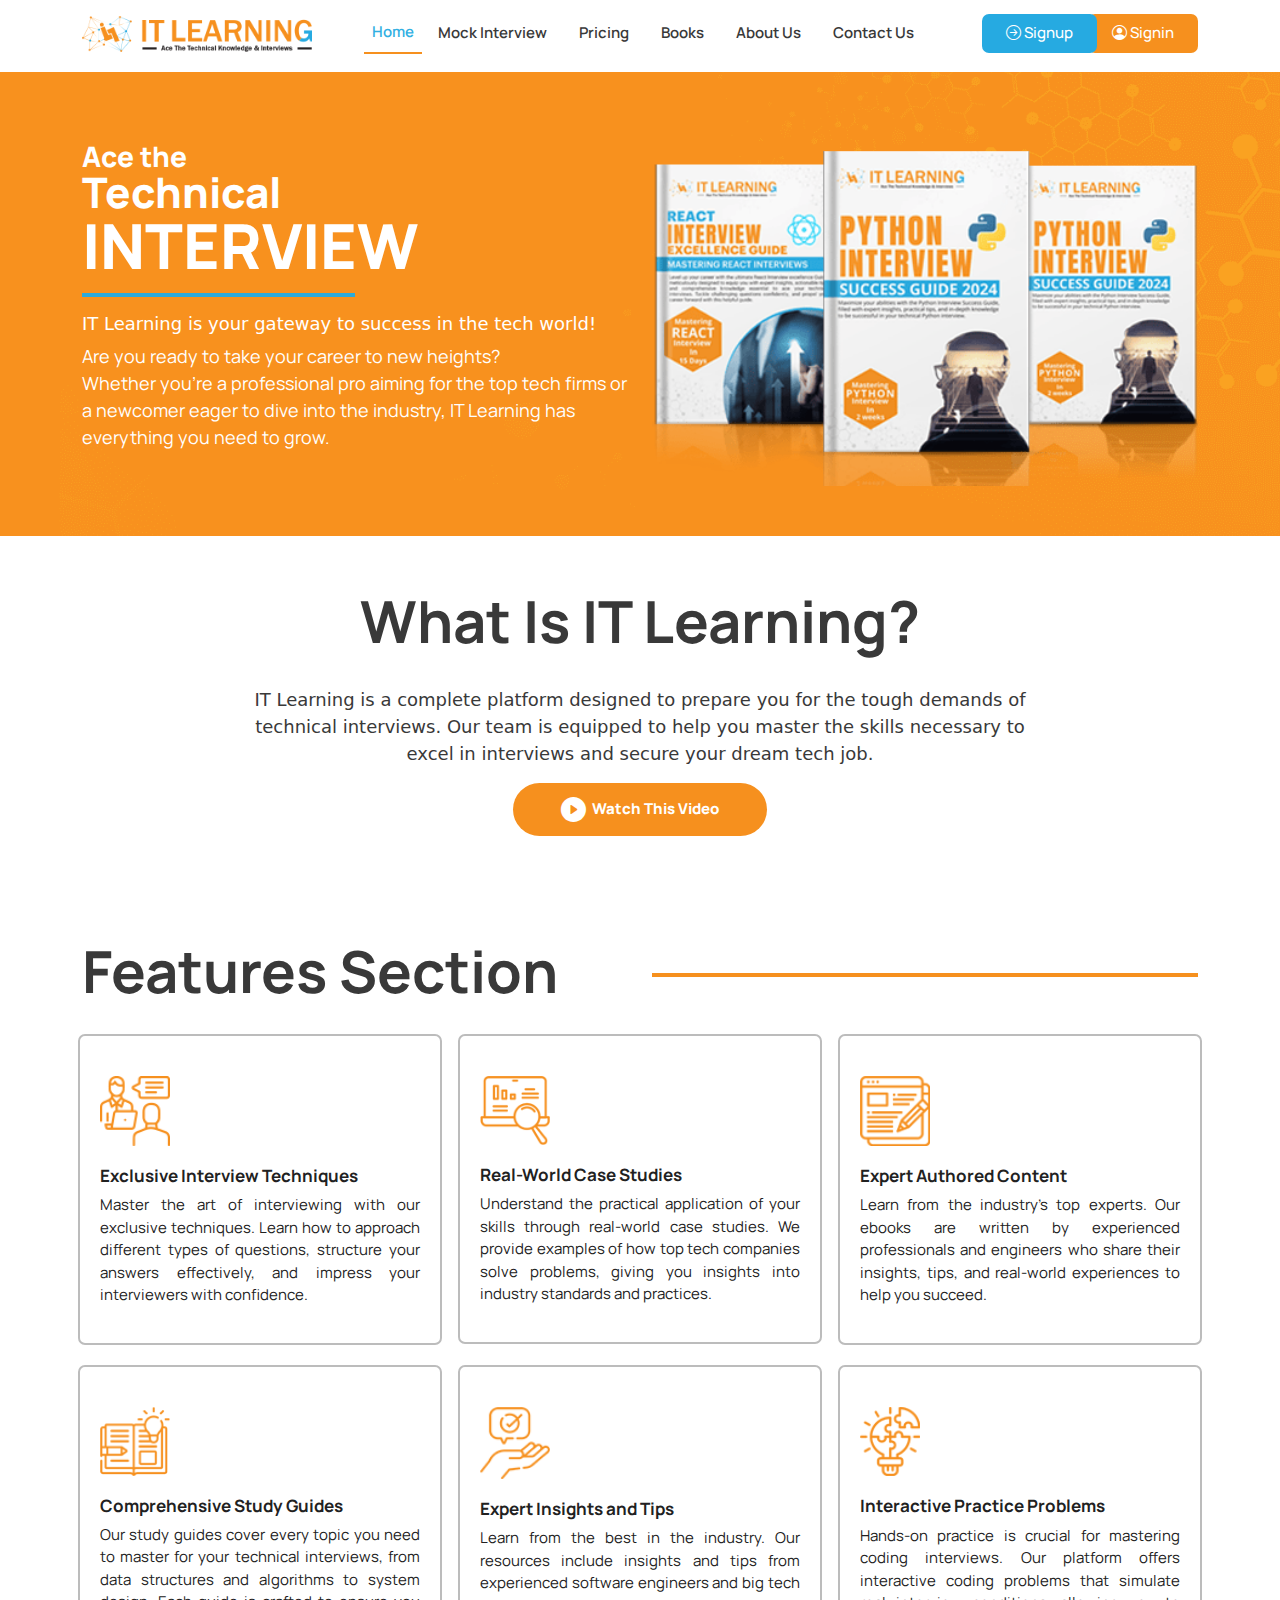
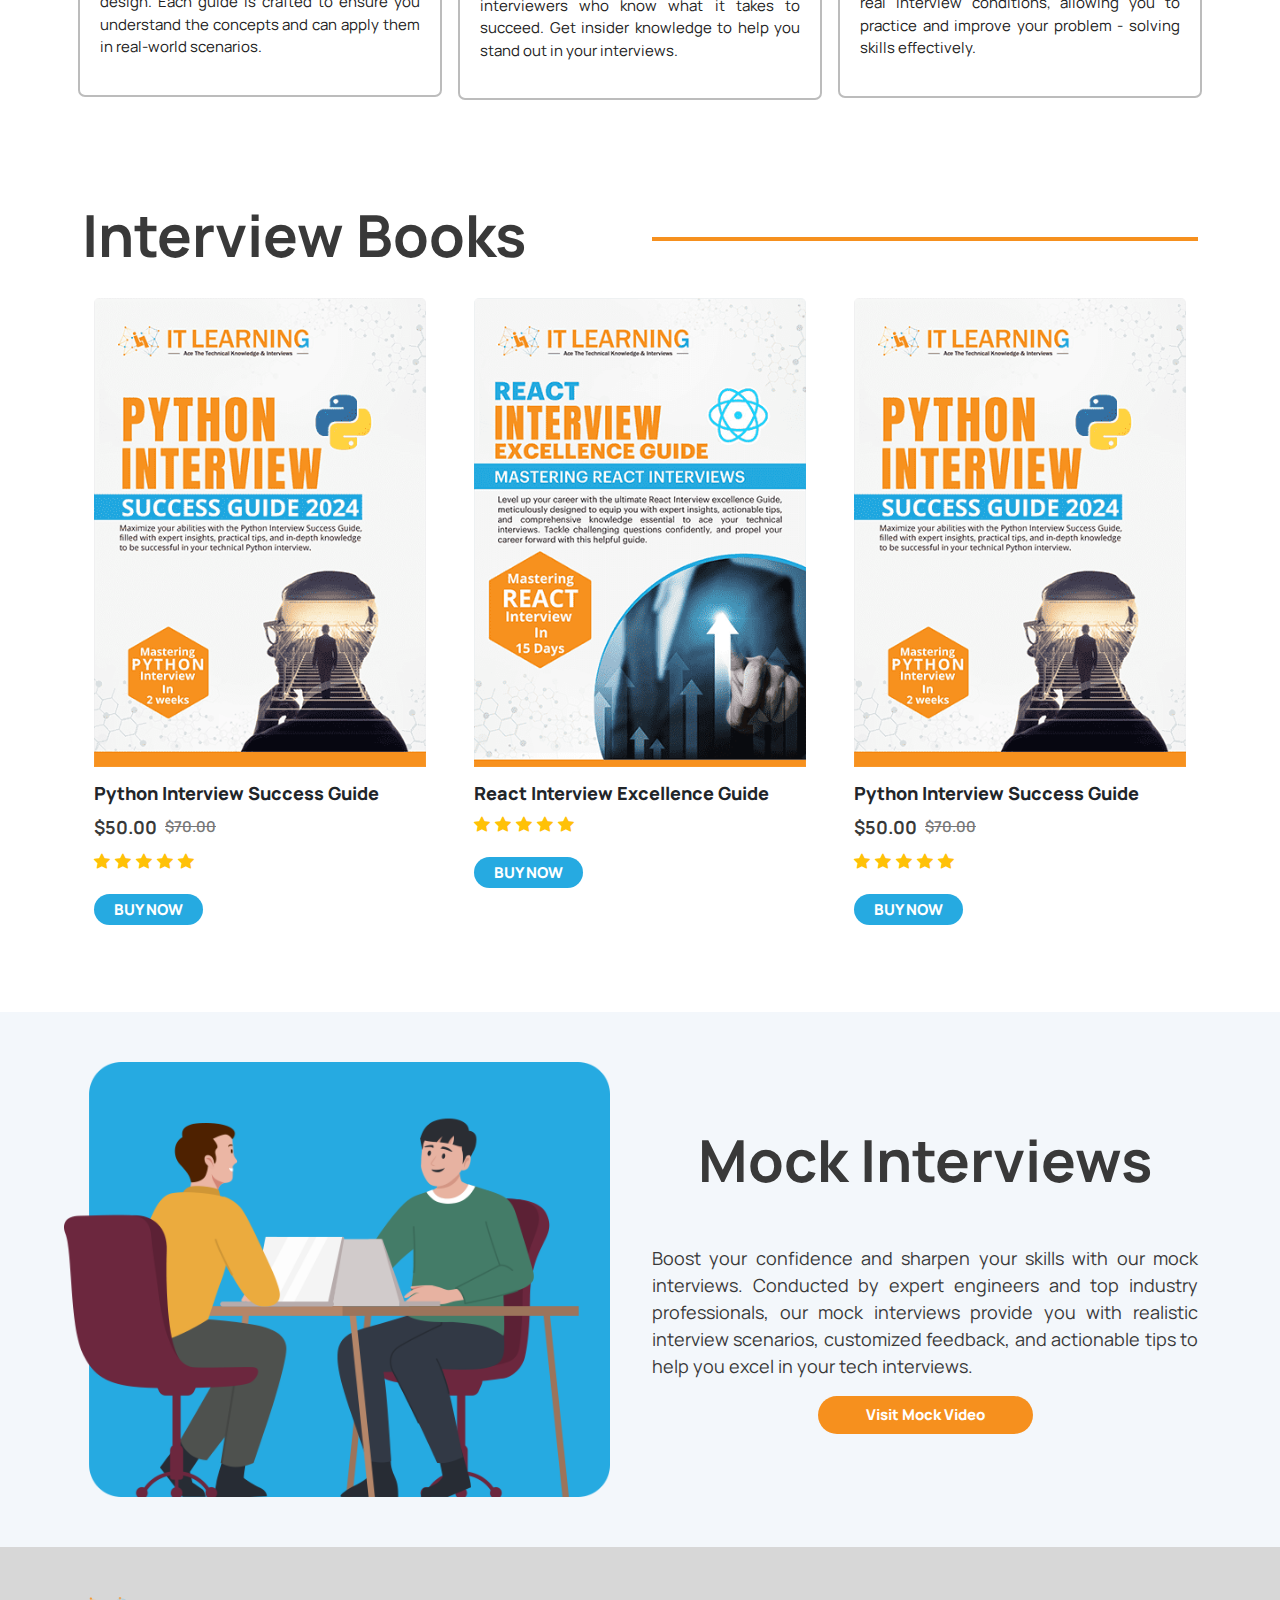
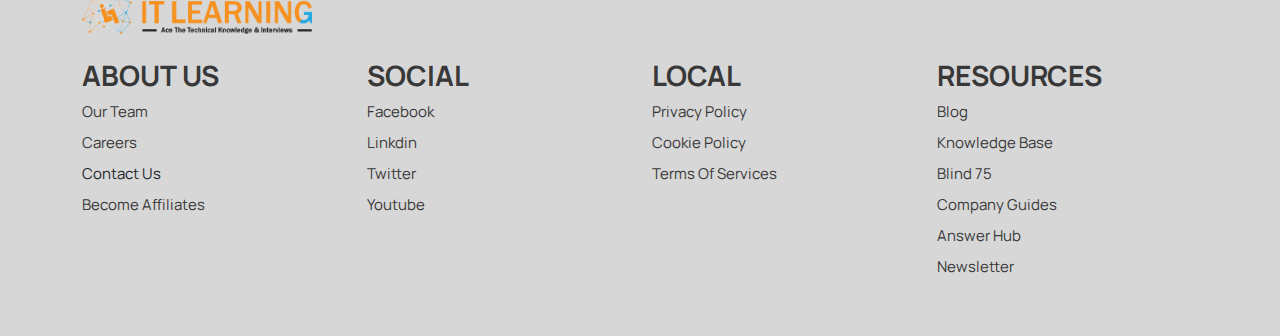
==== commit e64d8593: "Update index.html" ====
--- a/index.html
+++ b/index.html
@@ -4,7 +4,7 @@
 <head>
   <meta charset="UTF-8">
   <meta name="viewport" content="width=device-width, initial-scale=1, shrink-to-fit=no">
-  <title>Project Of Muhammad Sarib</title>
+  <title>Home</title>
   <!-- Css File -->
   <link rel="stylesheet" href="style.css">
   <!-- Bootstrap Css File -->
@@ -60,31 +60,36 @@
               <a class="nav-link mx-2" href="#home-section1" onclick="activateLink(this)">About Us</a>
             </li>
             <li class="nav-item nav-item-header">
-              <a style="cursor: pointer;" data-bs-toggle="modal" data-bs-target="#example3Modal"
-                class="nav-link mx-2" onclick="activateLink(this)">Contact Us</a>
+              <a style="cursor: pointer;" data-bs-toggle="modal" data-bs-target="#example3Modal" class="nav-link mx-2"
+                onclick="activateLink(this)">Contact Us</a>
             </li>
           </ul>
           <!-- Button Signup Start -->
           <div class="d-flex flex-column flex-lg-row justify-content-center align-items-center gap-3">
-            <button style="border: none; outline: none;" type="button"
-              class="signup-btn-1 text-decoration-none px-4 py-2" data-bs-target="#exampleModal"
+            <button style="border: none; outline: none; transition: transform 0.5s ease-in-out;" type="button"
+              class="signup-btn-1 text-decoration-none px-4 py-2 forbuttonhover" data-bs-target="#exampleModal"
               data-bs-toggle="modal"><i class="bi bi-arrow-right-circle"></i>
               Signup</button>
             <!-- Modal Of Signup Start -->
             <div class="modal fade" id="exampleModal" tabindex="-1" aria-labelledby="exampleModalLabel"
               aria-hidden="true">
-              <div class="modal-dialog">
+              <div class="modal-dialog" style="transition: transform 0.5s ease-in-out;">
                 <div class="modal-content" style="border-radius: 0px;">
                   <div class="modal-header" style="border: 0;">
-                    <button type="button" class="btn-close" data-bs-dismiss="modal" aria-label="Close"></button>
+                    <button style="transition: transform 0.5s ease-in-out;" type="button"
+                      class="btn-close forbuttonhover" data-bs-dismiss="modal" aria-label="Close"></button>
                   </div>
                   <div class="modal-body">
                     <h1 class="modal-title1 text-center" id="exampleModalLabel">Sign Up with</h1>
                     <div class="modal-images d-flex justify-content-center">
-                      <a href="#"><img src="Fb Icon.png" alt="image"></a>
-                      <a href="#"><img src="Google Icon.png" alt="image"></a>
-                      <a href="#"><img src="Linkdin Icon.png" alt="image"></a>
-                      <a href="#"><img src="Github Icon.png" alt="image"></a>
+                      <a style="transition: transform 0.5s ease-in-out;" class="forbuttonhover" href="#"><img
+                          src="Fb Icon.png" alt="image"></a>
+                      <a style="transition: transform 0.5s ease-in-out;" class="forbuttonhover" href="#"><img
+                          src="Google Icon.png" alt="image"></a>
+                      <a style="transition: transform 0.5s ease-in-out;" class="forbuttonhover" href="#"><img
+                          src="Linkdin Icon.png" alt="image"></a>
+                      <a style="transition: transform 0.5s ease-in-out;" class="forbuttonhover" href="#"><img
+                          src="Github Icon.png" alt="image"></a>
                     </div>
                     <h2 class="modal-title2 text-center">OR</h2>
                     <div class="inputboxesofsignup d-flex flex-column">
@@ -100,7 +105,8 @@
                   </div>
                   <div style="border: 0px;"
                     class="modal-footer d-flex flex-column justify-content-center align-items-center">
-                    <button type="button" onclick="window.location.href='index.html'" class="create-account-btn">Create
+                    <button style="transition: transform 0.5s ease-in-out;" type="button"
+                      onclick="window.location.href='index.html'" class="create-account-btn forbuttonhover">Create
                       Account</button>
                     <div class="model-buttons d-flex justify-content-center">
                       <span class="button-span">Already have an account?</span>
@@ -111,14 +117,14 @@
               </div>
             </div>
             <!-- Modal Of Signup End -->
-            <button style="border: none; outline: none;" type="button"
-              class="signup-btn-2 text-decoration-none px-4 py-2" data-bs-target="#example2Modal"
+            <button style="border: none; outline: none; transition: transform 0.5s ease-in-out;" type="button"
+              class="signup-btn-2 text-decoration-none px-4 py-2 forbuttonhover" data-bs-target="#example2Modal"
               data-bs-toggle="modal"><i class="bi bi-person-circle"></i>
               Signin</button>
             <!-- Modal Of Signin Start -->
             <div class="modal fade" id="example2Modal" tabindex="-1" aria-labelledby="example2ModalLabel"
               aria-hidden="true">
-              <div class="modal-dialog">
+              <div class="modal-dialog" style="transition: transform 0.5s ease-in-out;">
                 <div class="modal-content" style="border-radius: 0px;">
                   <div class="modal-header" style="border: 0;">
                     <button type="button" class="btn-close" data-bs-dismiss="modal" aria-label="Close"></button>
@@ -126,10 +132,14 @@
                   <div class="modal-body">
                     <h1 class="modal-title1 text-center" id="example2ModalLabel">Sign In with</h1>
                     <div class="modal-images d-flex justify-content-center">
-                      <a href="#"><img src="Fb Icon.png" alt="image"></a>
-                      <a href="#"><img src="Google Icon.png" alt="image"></a>
-                      <a href="#"><img src="Linkdin Icon.png" alt="image"></a>
-                      <a href="#"><img src="Github Icon.png" alt="image"></a>
+                      <a style="transition: transform 0.5s ease-in-out;" class="forbuttonhover" href="#"><img
+                          src="Fb Icon.png" alt="image"></a>
+                      <a style="transition: transform 0.5s ease-in-out;" class="forbuttonhover" href="#"><img
+                          src="Google Icon.png" alt="image"></a>
+                      <a style="transition: transform 0.5s ease-in-out;" class="forbuttonhover" href="#"><img
+                          src="Linkdin Icon.png" alt="image"></a>
+                      <a style="transition: transform 0.5s ease-in-out;" class="forbuttonhover" href="#"><img
+                          src="Github Icon.png" alt="image"></a>
                     </div>
                     <h2 class="modal-title2 text-center">OR</h2>
                     <div class="inputboxesofsignin d-flex flex-column">
@@ -143,7 +153,8 @@
                   </div>
                   <div style="border: 0px;"
                     class="modal-footer d-flex flex-column justify-content-center align-items-center">
-                    <button type="button" onclick="window.location.href='index.html'" class="create-account-btn">Sign
+                    <button style="transition: transform 0.5s ease-in-out;" type="button"
+                      onclick="window.location.href='index.html'" class="create-account-btn forbuttonhover">Sign
                       In</button>
                     <div class="model-buttons d-flex justify-content-center">
                       <span class="button-span">Don’t have an account?</span>
@@ -195,8 +206,9 @@
           <p class="home-section1-text">IT Learning is a complete platform designed to prepare you for the tough demands
             of technical interviews. Our team is equipped to help you master the skills necessary to excel in interviews
             and secure your dream tech job.</p>
-          <a target="_blank" href="https://youtu.be/hViTp5Ax5Rs?si=O0aPtt45qQuW96ex"
-            class="home-section1-btn d-flex justify-content-center align-items-center text-decoration-none px-sm-5 py-sm-2"><i
+          <a style="transition: transform 0.5s ease-in-out;" target="_blank"
+            href="https://youtu.be/hViTp5Ax5Rs?si=O0aPtt45qQuW96ex"
+            class="forbuttonhover home-section1-btn d-flex justify-content-center align-items-center text-decoration-none px-sm-5 py-sm-2"><i
               class="home-section1-icon bi bi-play-circle-fill"></i>
             &nbsp;&nbsp;Watch This Video</a>
         </div>
@@ -216,7 +228,8 @@
         </div>
         <div class="col-lg-4 px-lg-2 home-services">
           <div class="home-section2-services">
-            <img src="Home Service 1 Icon.png" alt="Icon" class="home-section2-service-icon1">
+            <img style="transition: transform 0.5s ease-in-out;" src="Home Service 1 Icon.png"
+              alt="Icon" class="forbuttonhover home-section2-service-icon1">
             <h2 class="home-section2-service-heading">Exclusive Interview Techniques</h2>
             <p class="home-section2-service-text">Master the art of interviewing with our exclusive techniques. Learn
               how to approach different types of questions, structure your answers effectively, and impress your
@@ -226,7 +239,8 @@
         </div>
         <div class="col-lg-4 px-lg-2 home-services">
           <div class="home-section2-services">
-            <img src="Home Service 2 Icon.png" alt="Icon" class="home-section2-service-icon2">
+            <img style="transition: transform 0.5s ease-in-out;" src="Home Service 2 Icon.png"
+              alt="Icon" class="forbuttonhover home-section2-service-icon2">
             <h2 class="home-section2-service-heading">Real-World Case Studies</h2>
             <p class="home-section2-service-text">Understand the practical application of your skills through real-world
               case studies. We provide examples of how top tech companies solve problems, giving you insights into
@@ -236,7 +250,8 @@
         </div>
         <div class="col-lg-4 px-lg-2 home-services">
           <div class="home-section2-services">
-            <img src="Home Service 3 Icon.png" alt="Icon" class="home-section2-service-icon3">
+            <img style="transition: transform 0.5s ease-in-out;" src="Home Service 3 Icon.png"
+              alt="Icon" class="forbuttonhover home-section2-service-icon3">
             <h2 class="home-section2-service-heading">Expert Authored Content</h2>
             <p class="home-section2-service-text">Learn from the industry’s top experts. Our ebooks are written by
               experienced professionals and engineers who share their insights, tips, and real-world experiences to help
@@ -246,7 +261,8 @@
         </div>
         <div class="col-lg-4 px-lg-2 home-services">
           <div class="home-section2-services">
-            <img src="Home Service 4 Icon.png" alt="Icon" class="home-section2-service-icon4">
+            <img style="transition: transform 0.5s ease-in-out;" src="Home Service 4 Icon.png"
+              alt="Icon" class="forbuttonhover home-section2-service-icon4">
             <h2 class="home-section2-service-heading">Comprehensive Study Guides</h2>
             <p class="home-section2-service-text">Our study guides cover every topic you need to master for your
               technical interviews, from data structures and algorithms to system design. Each guide is crafted to
@@ -256,7 +272,8 @@
         </div>
         <div class="col-lg-4 px-lg-2 home-services">
           <div class="home-section2-services">
-            <img src="Home Service 5 Icon.png" alt="Icon" class="home-section2-service-icon5">
+            <img style="transition: transform 0.5s ease-in-out;" src="Home Service 5 Icon.png"
+              alt="Icon" class="forbuttonhover home-section2-service-icon5">
             <h2 class="home-section2-service-heading">Expert Insights and Tips</h2>
             <p class="home-section2-service-text">Learn from the best in the industry. Our resources include insights
               and tips from experienced software engineers and big tech interviewers who know what it takes to succeed.
@@ -266,7 +283,8 @@
         </div>
         <div class="col-lg-4 px-lg-2 home-services">
           <div class="home-section2-services">
-            <img src="Home Service 6 Icon.png" alt="Icon" class="home-section2-service-icon6">
+            <img style="transition: transform 0.5s ease-in-out;" src="Home Service 6 Icon.png"
+              alt="Icon" class="forbuttonhover home-section2-service-icon6">
             <h2 class="home-section2-service-heading">Interactive Practice Problems</h2>
             <p class="home-section2-service-text">Hands-on practice is crucial for mastering coding interviews. Our
               platform offers interactive coding problems that simulate real interview conditions, allowing you to
@@ -305,7 +323,7 @@
                 <i style="color: #ffc107; padding-right: 5px;" class="bi bi-star-fill"></i>
               </div>
               <div class="card-btn py-4">
-                <a href="booklanding.html" class="card-button text-decoration-none">BUY NOW</a>
+                <a href="booklanding.html" class="card-button forbuttonhover2 text-decoration-none">BUY NOW</a>
               </div>
             </div>
           </div>
@@ -315,10 +333,7 @@
             <img src="Section3 Card Image 2.png" class="card-img-top" alt="Image">
             <div class="card-body px-0 py-3">
               <h4 class="card-title">React Interview Excellence Guide</h4>
-              <div class="card-prices d-flex align-items-center py-1">
-                <h5 class="price-1">$50.00</h5>
-                <h5 class="price-2 px-2 text-decoration-line-through">$70.00</h5>
-              </div>
+
               <div class="card-stars d-flex">
                 <i style="color: #ffc107; padding-right: 5px;" class="bi bi-star-fill"></i>
                 <i style="color: #ffc107; padding-right: 5px;" class="bi bi-star-fill"></i>
@@ -327,7 +342,7 @@
                 <i style="color: #ffc107; padding-right: 5px;" class="bi bi-star-fill"></i>
               </div>
               <div class="card-btn py-4">
-                <a href="#" class="card-button text-decoration-none">BUY NOW</a>
+                <a href="#" class="card-button forbuttonhover2 text-decoration-none">BUY NOW</a>
               </div>
             </div>
           </div>
@@ -349,7 +364,7 @@
                 <i style="color: #ffc107; padding-right: 5px;" class="bi bi-star-fill"></i>
               </div>
               <div class="card-btn py-4">
-                <a href="booklanding.html" class="card-button text-decoration-none">BUY NOW</a>
+                <a href="booklanding.html" class="card-button forbuttonhover2 text-decoration-none">BUY NOW</a>
               </div>
             </div>
           </div>
@@ -372,8 +387,9 @@
             expert engineers and top industry professionals, our mock interviews provide you with realistic interview
             scenarios, customized feedback, and actionable tips to help you excel in your tech interviews.
           </p>
-          <a target="_blank" href=""
-            class="home-section1-btn d-flex justify-content-center align-items-center text-decoration-none px-sm-5 py-sm-2">Visit
+          <a style="transition: transform 0.5s ease-in-out;" target="_blank"
+            href="https://youtu.be/hViTp5Ax5Rs?si=O0aPtt45qQuW96ex"
+            class="home-section1-btn forbuttonhover d-flex justify-content-center align-items-center text-decoration-none px-sm-5 py-sm-2">Visit
             Mock Video</a>
         </div>
       </div>
@@ -392,7 +408,7 @@
           <li class="footer-links"><a href="#">Our Team</a></li>
           <li class="footer-links"><a href="#">Careers</a></li>
           <li class="footer-links"><a style="cursor: pointer;" data-bs-toggle="modal"
-                            data-bs-target="#example3Modal">Contact Us</a></li>
+              data-bs-target="#example3Modal">Contact Us</a></li>
           <li class="footer-links"><a href="#">Become Affiliates</a></li>
         </div>
         <div class="col-sm-3 footer-column">
@@ -423,10 +439,11 @@
   <!-- Website Footer End -->
   <!-- Contact Us Popup Form Start -->
   <div class="modal fade" id="example3Modal" tabindex="-1" aria-labelledby="example3ModalLabel" aria-hidden="true">
-    <div class="modal-dialog">
+    <div class="modal-dialog" style="transition: transform 0.5s ease-in-out;">
       <div class="modal-content" style="border-radius: 0px;">
         <div class="modal-header" style="border: 0;">
-          <button type="button" class="btn-close" data-bs-dismiss="modal" aria-label="Close"></button>
+          <button style="transition: transform 0.5s ease-in-out;" type="button" class="btn-close forbuttonhover"
+            data-bs-dismiss="modal" aria-label="Close"></button>
         </div>
         <div class="modal-body">
           <h1 class="modal-title1 text-center" id="example3ModalLabel">Contact Us</h1>
@@ -443,7 +460,8 @@
         </div>
         <div style="border: 0px;"
           class="modal-footer-contactus d-flex flex-column justify-content-center align-items-center">
-          <button type="button" onclick="window.location.href='index.html'" class="create-account-btn">Send
+          <button style="transition: transform 0.5s ease-in-out;" type="button"
+            onclick="window.location.href='index.html'" class="create-account-btn forbuttonhover">Send
             Message</button>
         </div>
       </div>
